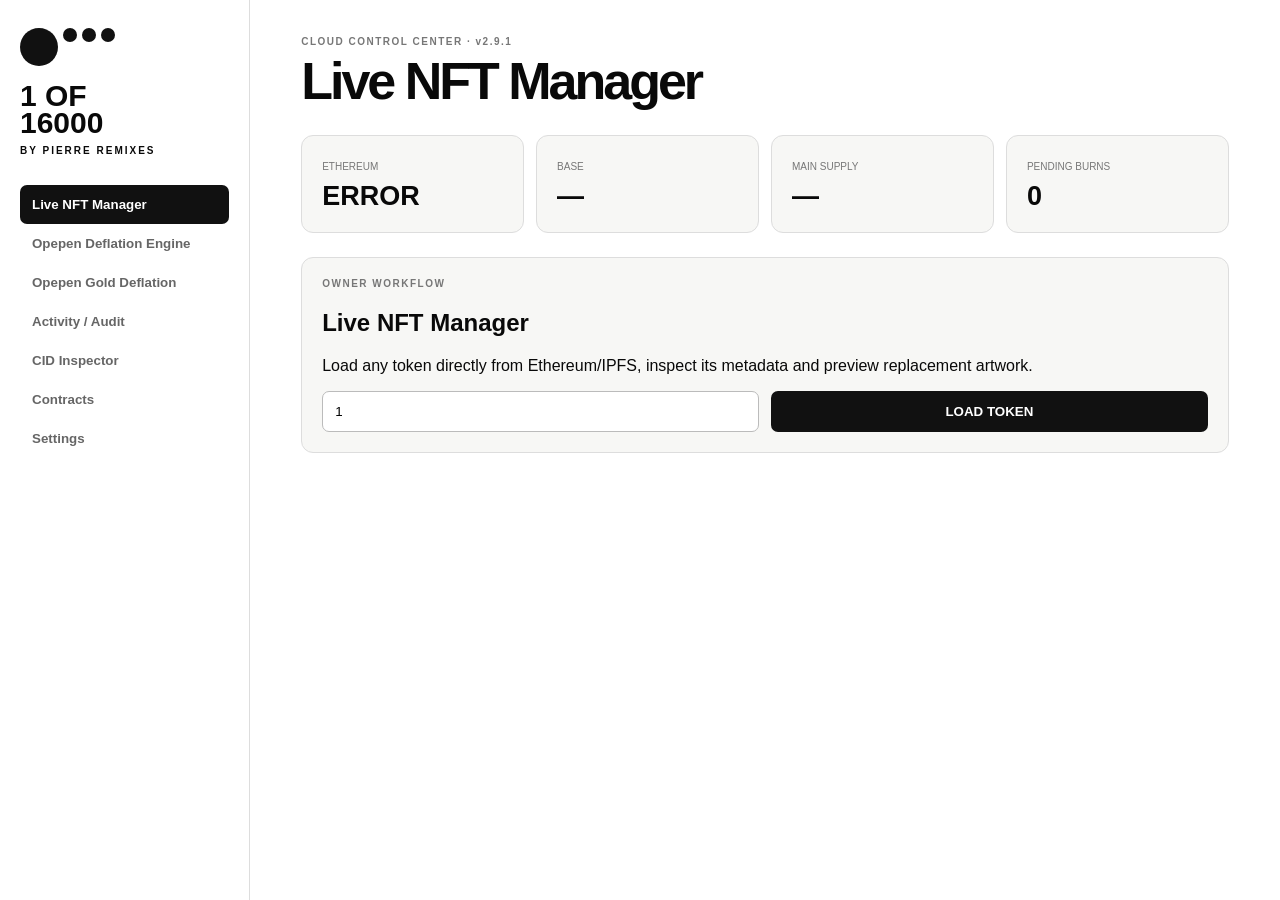
==== public/index.html @ 4f0066ba "Add full cloud control-center interface" ====
<!doctype html><html><head><meta charset="utf-8"><meta name="viewport" content="width=device-width,initial-scale=1"><title>1 OF 16000 — Pierre Remixes</title><style>*{box-sizing:border-box}body{margin:0;font-family:Arial,sans-serif;color:#090909;background:#fff}.app{display:grid;grid-template-columns:250px 1fr;min-height:100vh}.side{border-right:1px solid #ddd;padding:28px 20px}.dots{display:flex;gap:5px;align-items:flex-start;margin-bottom:16px}.dots i{display:block;width:14px;height:14px;border-radius:50%;background:#111}.dots i:first-child{width:38px;height:38px}.logo{font-size:30px;font-weight:900;line-height:.9}.logo small{font-size:10px;letter-spacing:2px;display:block;margin-top:10px}.nav{margin-top:30px}.nav button{width:100%;padding:12px;text-align:left;border:0;background:transparent;border-radius:7px;font-weight:700;color:#666;cursor:pointer}.nav button.on{background:#111;color:#fff}.main{padding:36px 4vw 80px;max-width:1550px}.ey{font-size:10px;color:#777;letter-spacing:1.5px;font-weight:800}h1{font-size:52px;letter-spacing:-3px;margin:4px 0}.cards{display:grid;grid-template-columns:repeat(4,1fr);gap:12px;margin:24px 0}.card,.panel{border:1px solid #ddd;background:#f7f7f5;border-radius:12px;padding:20px}.card span{font-size:10px;color:#777}.card b{font-size:27px;display:block;margin-top:7px}.panel{margin:18px 0}.grid2{display:grid;grid-template-columns:1fr 1fr;gap:18px}.grid3{display:grid;grid-template-columns:repeat(3,1fr);gap:12px}.hidden{display:none}.btn{background:#111;color:#fff;border:0;border-radius:7px;padding:12px 16px;font-weight:800;cursor:pointer}.btn.red{background:#ff2d2d}.art{aspect-ratio:1;background:#eee;border-radius:8px;display:flex;align-items:center;justify-content:center;overflow:hidden}.art img{max-width:100%;max-height:100%}input,textarea{width:100%;padding:12px;border:1px solid #bbb;border-radius:7px}.form{display:grid;grid-template-columns:1fr 1fr;gap:12px}.wide{grid-column:1/-1}.mono{font-family:monospace;font-size:12px;word-break:break-all}.big{font-size:64px;font-weight:900}.notice{background:#fff;border:1px solid #bbb;padding:14px;border-radius:8px}.status{padding:8px 0;border-bottom:1px solid #ddd}@media(max-width:850px){.app{grid-template-columns:1fr}.cards,.grid2,.grid3{grid-template-columns:1fr 1fr}}</style></head><body><div class="app"><aside class="side"><div class="dots"><i></i><i></i><i></i><i></i></div><div class="logo">1 OF<br>16000<small>BY PIERRE REMIXES</small></div><div class="nav"><button class="on" onclick="go('manager',this)">Live NFT Manager</button><button onclick="go('deflation',this)">Opepen Deflation Engine</button><button onclick="go('gold',this)">Opepen Gold Deflation</button><button onclick="go('activity',this)">Activity / Audit</button><button onclick="go('cid',this)">CID Inspector</button><button onclick="go('contracts',this)">Contracts</button><button onclick="go('settings',this)">Settings</button></div></aside><main class="main"><div class="ey">CLOUD CONTROL CENTER · v2.9.1</div><h1 id="title">Live NFT Manager</h1><div class="cards"><div class="card"><span>ETHEREUM</span><b id="eth">—</b></div><div class="card"><span>BASE</span><b id="base">—</b></div><div class="card"><span>MAIN SUPPLY</span><b id="supply">—</b></div><div class="card"><span>PENDING BURNS</span><b id="pending">0</b></div></div><section id="manager"><div class="panel"><div class="ey">OWNER WORKFLOW</div><h2>Live NFT Manager</h2><p>Load any token directly from Ethereum/IPFS, inspect its metadata and preview replacement artwork.</p><div class="form"><input id="tid" value="1" type="number" min="1" max="16000"><button class="btn" onclick="loadToken()">LOAD TOKEN</button></div></div><div id="editor" class="hidden"><div class="grid2"><div class="panel"><div class="ey">CURRENT</div><h2 id="name"></h2><div class="art"><img id="img"></div><div id="uri" class="mono"></div></div><div class="panel"><div class="ey">REPLACEMENT PREVIEW</div><input id="file" type="file" accept=".jpg,.jpeg,.png,.webp" onchange="preview()"><div class="art"><img id="newimg"></div><div class="notice">Final blockchain changes remain owner-wallet approved. No private key is stored on the server.</div></div></div><div class="panel"><div class="form"><label>Name<input id="mname"></label><label>External URL<input id="ext"></label><label class="wide">Description<textarea id="desc"></textarea></label><label class="wide">Attributes JSON<textarea id="attrs"></textarea></label></div><button class="btn" onclick="saveDraft()">SAVE BROWSER DRAFT</button><div id="draft"></div></div><div class="panel"><pre id="raw" class="mono"></pre></div></div></section><section id="deflation" class="hidden"><div class="panel"><div class="ey">ENGINE 01 · ETHEREUM</div><h2>Opepen Deflation Engine</h2><div class="big" id="dcount">0</div><p>1 new submission = 1 burn · 1 new contribution image = 1 burn.</p><div class="notice">The persistent Opepen scanner and burn queue are the next backend module to enable after Vercel environment variables are connected.</div></div></section><section id="gold" class="hidden"><div class="panel"><div class="ey">ENGINE 02 · BASE ERC-1155</div><h2>Opepen Gold Deflation Engine</h2><div class="big">0</div><p>Uses the verified Opepen activity feed and the Opepen Gold collection on Base.</p><div class="notice">Contract: 0xc253cde2f48b43dc01508afe48fe3806258cfbba</div></div></section><section id="activity" class="hidden"><div class="panel"><div class="ey">AUDIT TRAIL</div><h2>Detected Opepen activity</h2><div id="events">No persistent scan has run yet.</div></div></section><section id="cid" class="hidden"><div class="panel"><div class="ey">IPFS</div><h2>CID Inspector</h2><p>The full CID validation module will be enabled with the persistent backend.</p></div></section><section id="contracts" class="hidden"><div class="grid2"><div class="panel"><div class="ey">ETHEREUM</div><h2>1 of 16,000</h2><pre id="mainc" class="mono"></pre></div><div class="panel"><div class="ey">BASE</div><h2>Opepen Gold</h2><pre id="goldc" class="mono"></pre></div></div></section><section id="settings" class="hidden"><div class="panel"><div class="ey">PRODUCTION READINESS</div><h2>Cloud configuration</h2><div id="config"></div><p>Database persistence, Filebase writes and the scheduled scanner are enabled through Vercel environment variables. Wallet private keys should never be stored in Vercel.</p></div></section></main></div><script>const $=x=>document.getElementById(x);let td=null;function go(id,b){document.querySelectorAll('main section').forEach(x=>x.classList.add('hidden'));$(id).classList.remove('hidden');document.querySelectorAll('.nav button').forEach(x=>x.classList.remove('on'));b.classList.add('on');$('title').textContent=b.textContent}async function j(u){let r=await fetch(u),b=await r.json();if(!r.ok)throw new Error(b.detail||'Request failed');return b}async function refresh(){try{let[h,m,g,s]=await Promise.all([j('/api/health'),j('/api/contract/main'),j('/api/contract/gold'),j('/api/status')]);$('eth').textContent=h.ethereum?'CONNECTED':'ERROR';$('base').textContent=h.base?'CONNECTED':'ERROR';$('supply').textContent=m.totalSupply??'—';$('pending').textContent=s.pending||0;$('mainc').textContent=JSON.stringify(m,null,2);$('goldc').textContent=JSON.stringify(g,null,2);$('config').innerHTML='<div class="status">Database: <b>'+(h.database.configured?'CONFIGURED':'NOT YET CONNECTED')+'</b></div><div class="status">Filebase writes: <b>'+(h.filebase.configured?'CONFIGURED':'NOT YET CONNECTED')+'</b></div>'}catch(e){$('eth').textContent='ERROR'}}async function loadToken(){try{td=await j('/api/token/'+$('tid').value);$('editor').classList.remove('hidden');$('name').textContent=td.metadata.name||('Token #'+td.token_id);$('img').src=td.image_preview;$('uri').textContent=td.metadata_uri;$('mname').value=td.metadata.name||'';$('ext').value=td.metadata.external_url||'';$('desc').value=td.metadata.description||'';$('attrs').value=JSON.stringify(td.metadata.attributes||[],null,2);$('raw').textContent=JSON.stringify(td.metadata,null,2)}catch(e){alert(e.message)}}function preview(){let f=$('file').files[0];if(f)$('newimg').src=URL.createObjectURL(f)}function saveDraft(){if(!td)return;let d={token_id:td.token_id,name:$('mname').value,external_url:$('ext').value,description:$('desc').value,attributes:JSON.parse($('attrs').value||'[]'),saved_at:new Date().toISOString()};localStorage.setItem('vgs_'+td.token_id,JSON.stringify(d));$('draft').innerHTML='<div class="notice">Draft saved in this browser. Live NFT unchanged.</div>'}refresh();</script></body></html>
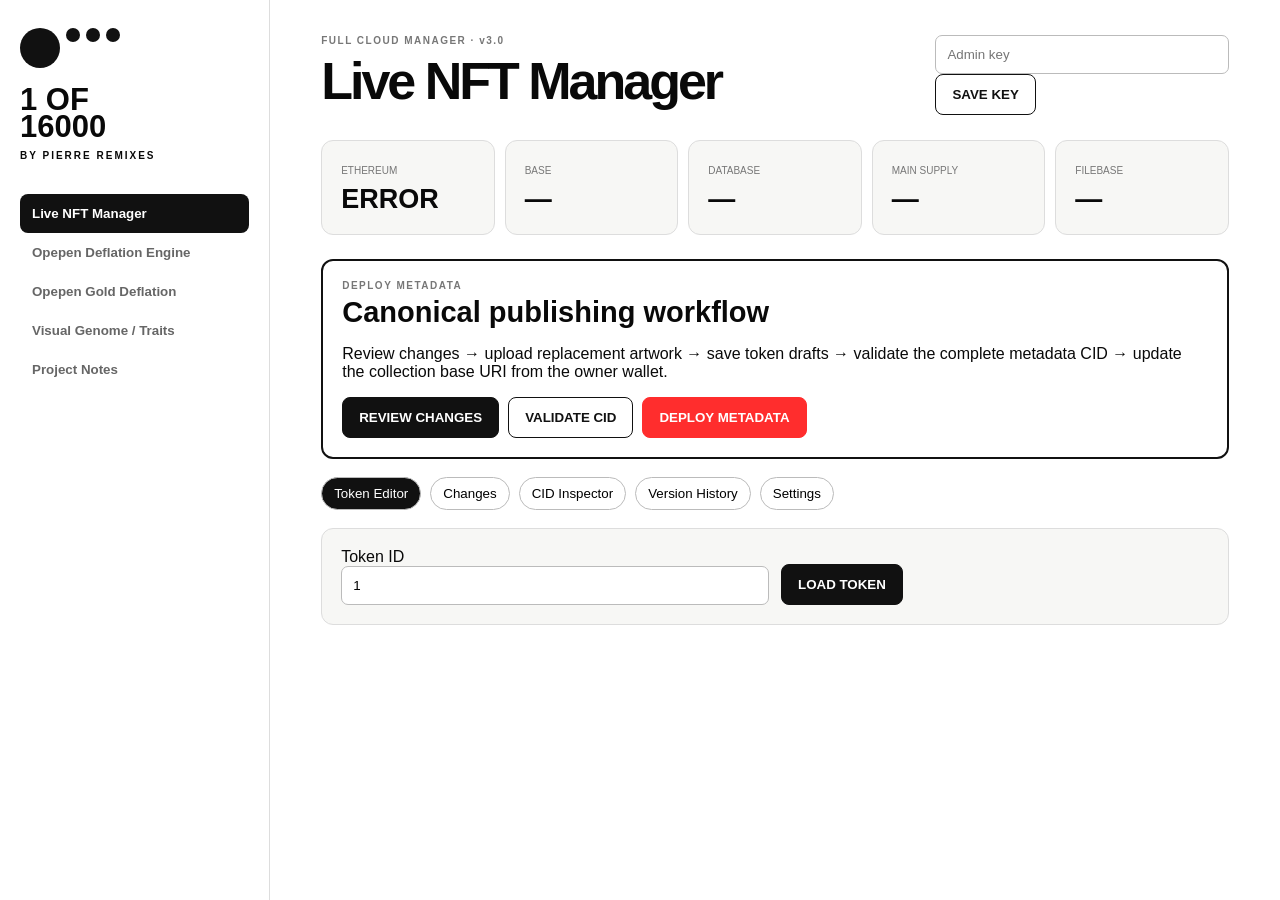
==== commit 20cb7093: "Replace placeholder shell with full working control center v3" ====
--- a/public/index.html
+++ b/public/index.html
@@ -1 +1 @@
-<!doctype html><html><head><meta charset="utf-8"><meta name="viewport" content="width=device-width,initial-scale=1"><title>1 OF 16000 — Pierre Remixes</title><style>*{box-sizing:border-box}body{margin:0;font-family:Arial,sans-serif;color:#090909;background:#fff}.app{display:grid;grid-template-columns:250px 1fr;min-height:100vh}.side{border-right:1px solid #ddd;padding:28px 20px}.dots{display:flex;gap:5px;align-items:flex-start;margin-bottom:16px}.dots i{display:block;width:14px;height:14px;border-radius:50%;background:#111}.dots i:first-child{width:38px;height:38px}.logo{font-size:30px;font-weight:900;line-height:.9}.logo small{font-size:10px;letter-spacing:2px;display:block;margin-top:10px}.nav{margin-top:30px}.nav button{width:100%;padding:12px;text-align:left;border:0;background:transparent;border-radius:7px;font-weight:700;color:#666;cursor:pointer}.nav button.on{background:#111;color:#fff}.main{padding:36px 4vw 80px;max-width:1550px}.ey{font-size:10px;color:#777;letter-spacing:1.5px;font-weight:800}h1{font-size:52px;letter-spacing:-3px;margin:4px 0}.cards{display:grid;grid-template-columns:repeat(4,1fr);gap:12px;margin:24px 0}.card,.panel{border:1px solid #ddd;background:#f7f7f5;border-radius:12px;padding:20px}.card span{font-size:10px;color:#777}.card b{font-size:27px;display:block;margin-top:7px}.panel{margin:18px 0}.grid2{display:grid;grid-template-columns:1fr 1fr;gap:18px}.grid3{display:grid;grid-template-columns:repeat(3,1fr);gap:12px}.hidden{display:none}.btn{background:#111;color:#fff;border:0;border-radius:7px;padding:12px 16px;font-weight:800;cursor:pointer}.btn.red{background:#ff2d2d}.art{aspect-ratio:1;background:#eee;border-radius:8px;display:flex;align-items:center;justify-content:center;overflow:hidden}.art img{max-width:100%;max-height:100%}input,textarea{width:100%;padding:12px;border:1px solid #bbb;border-radius:7px}.form{display:grid;grid-template-columns:1fr 1fr;gap:12px}.wide{grid-column:1/-1}.mono{font-family:monospace;font-size:12px;word-break:break-all}.big{font-size:64px;font-weight:900}.notice{background:#fff;border:1px solid #bbb;padding:14px;border-radius:8px}.status{padding:8px 0;border-bottom:1px solid #ddd}@media(max-width:850px){.app{grid-template-columns:1fr}.cards,.grid2,.grid3{grid-template-columns:1fr 1fr}}</style></head><body><div class="app"><aside class="side"><div class="dots"><i></i><i></i><i></i><i></i></div><div class="logo">1 OF<br>16000<small>BY PIERRE REMIXES</small></div><div class="nav"><button class="on" onclick="go('manager',this)">Live NFT Manager</button><button onclick="go('deflation',this)">Opepen Deflation Engine</button><button onclick="go('gold',this)">Opepen Gold Deflation</button><button onclick="go('activity',this)">Activity / Audit</button><button onclick="go('cid',this)">CID Inspector</button><button onclick="go('contracts',this)">Contracts</button><button onclick="go('settings',this)">Settings</button></div></aside><main class="main"><div class="ey">CLOUD CONTROL CENTER · v2.9.1</div><h1 id="title">Live NFT Manager</h1><div class="cards"><div class="card"><span>ETHEREUM</span><b id="eth">—</b></div><div class="card"><span>BASE</span><b id="base">—</b></div><div class="card"><span>MAIN SUPPLY</span><b id="supply">—</b></div><div class="card"><span>PENDING BURNS</span><b id="pending">0</b></div></div><section id="manager"><div class="panel"><div class="ey">OWNER WORKFLOW</div><h2>Live NFT Manager</h2><p>Load any token directly from Ethereum/IPFS, inspect its metadata and preview replacement artwork.</p><div class="form"><input id="tid" value="1" type="number" min="1" max="16000"><button class="btn" onclick="loadToken()">LOAD TOKEN</button></div></div><div id="editor" class="hidden"><div class="grid2"><div class="panel"><div class="ey">CURRENT</div><h2 id="name"></h2><div class="art"><img id="img"></div><div id="uri" class="mono"></div></div><div class="panel"><div class="ey">REPLACEMENT PREVIEW</div><input id="file" type="file" accept=".jpg,.jpeg,.png,.webp" onchange="preview()"><div class="art"><img id="newimg"></div><div class="notice">Final blockchain changes remain owner-wallet approved. No private key is stored on the server.</div></div></div><div class="panel"><div class="form"><label>Name<input id="mname"></label><label>External URL<input id="ext"></label><label class="wide">Description<textarea id="desc"></textarea></label><label class="wide">Attributes JSON<textarea id="attrs"></textarea></label></div><button class="btn" onclick="saveDraft()">SAVE BROWSER DRAFT</button><div id="draft"></div></div><div class="panel"><pre id="raw" class="mono"></pre></div></div></section><section id="deflation" class="hidden"><div class="panel"><div class="ey">ENGINE 01 · ETHEREUM</div><h2>Opepen Deflation Engine</h2><div class="big" id="dcount">0</div><p>1 new submission = 1 burn · 1 new contribution image = 1 burn.</p><div class="notice">The persistent Opepen scanner and burn queue are the next backend module to enable after Vercel environment variables are connected.</div></div></section><section id="gold" class="hidden"><div class="panel"><div class="ey">ENGINE 02 · BASE ERC-1155</div><h2>Opepen Gold Deflation Engine</h2><div class="big">0</div><p>Uses the verified Opepen activity feed and the Opepen Gold collection on Base.</p><div class="notice">Contract: 0xc253cde2f48b43dc01508afe48fe3806258cfbba</div></div></section><section id="activity" class="hidden"><div class="panel"><div class="ey">AUDIT TRAIL</div><h2>Detected Opepen activity</h2><div id="events">No persistent scan has run yet.</div></div></section><section id="cid" class="hidden"><div class="panel"><div class="ey">IPFS</div><h2>CID Inspector</h2><p>The full CID validation module will be enabled with the persistent backend.</p></div></section><section id="contracts" class="hidden"><div class="grid2"><div class="panel"><div class="ey">ETHEREUM</div><h2>1 of 16,000</h2><pre id="mainc" class="mono"></pre></div><div class="panel"><div class="ey">BASE</div><h2>Opepen Gold</h2><pre id="goldc" class="mono"></pre></div></div></section><section id="settings" class="hidden"><div class="panel"><div class="ey">PRODUCTION READINESS</div><h2>Cloud configuration</h2><div id="config"></div><p>Database persistence, Filebase writes and the scheduled scanner are enabled through Vercel environment variables. Wallet private keys should never be stored in Vercel.</p></div></section></main></div><script>const $=x=>document.getElementById(x);let td=null;function go(id,b){document.querySelectorAll('main section').forEach(x=>x.classList.add('hidden'));$(id).classList.remove('hidden');document.querySelectorAll('.nav button').forEach(x=>x.classList.remove('on'));b.classList.add('on');$('title').textContent=b.textContent}async function j(u){let r=await fetch(u),b=await r.json();if(!r.ok)throw new Error(b.detail||'Request failed');return b}async function refresh(){try{let[h,m,g,s]=await Promise.all([j('/api/health'),j('/api/contract/main'),j('/api/contract/gold'),j('/api/status')]);$('eth').textContent=h.ethereum?'CONNECTED':'ERROR';$('base').textContent=h.base?'CONNECTED':'ERROR';$('supply').textContent=m.totalSupply??'—';$('pending').textContent=s.pending||0;$('mainc').textContent=JSON.stringify(m,null,2);$('goldc').textContent=JSON.stringify(g,null,2);$('config').innerHTML='<div class="status">Database: <b>'+(h.database.configured?'CONFIGURED':'NOT YET CONNECTED')+'</b></div><div class="status">Filebase writes: <b>'+(h.filebase.configured?'CONFIGURED':'NOT YET CONNECTED')+'</b></div>'}catch(e){$('eth').textContent='ERROR'}}async function loadToken(){try{td=await j('/api/token/'+$('tid').value);$('editor').classList.remove('hidden');$('name').textContent=td.metadata.name||('Token #'+td.token_id);$('img').src=td.image_preview;$('uri').textContent=td.metadata_uri;$('mname').value=td.metadata.name||'';$('ext').value=td.metadata.external_url||'';$('desc').value=td.metadata.description||'';$('attrs').value=JSON.stringify(td.metadata.attributes||[],null,2);$('raw').textContent=JSON.stringify(td.metadata,null,2)}catch(e){alert(e.message)}}function preview(){let f=$('file').files[0];if(f)$('newimg').src=URL.createObjectURL(f)}function saveDraft(){if(!td)return;let d={token_id:td.token_id,name:$('mname').value,external_url:$('ext').value,description:$('desc').value,attributes:JSON.parse($('attrs').value||'[]'),saved_at:new Date().toISOString()};localStorage.setItem('vgs_'+td.token_id,JSON.stringify(d));$('draft').innerHTML='<div class="notice">Draft saved in this browser. Live NFT unchanged.</div>'}refresh();</script></body></html>+<!doctype html><html><head><meta charset="utf-8"><meta name="viewport" content="width=device-width,initial-scale=1"><title>1 OF 16000 — Pierre Remixes</title><style>:root{--l:#ddd;--s:#f7f7f5;--r:#ff2d2d}*{box-sizing:border-box}body{margin:0;font-family:Inter,Arial,sans-serif;color:#090909}.app{display:grid;grid-template-columns:270px 1fr;min-height:100vh}.side{border-right:1px solid var(--l);padding:28px 20px}.dots{display:flex;gap:6px;align-items:flex-start;margin-bottom:18px}.dots i{display:block;background:#111;border-radius:50%;width:14px;height:14px}.dots i:first-child{width:40px;height:40px}.brand{font-size:31px;font-weight:900;line-height:.88}.brand small{display:block;font-size:10px;letter-spacing:2px;margin-top:11px}.nav{margin-top:34px}.nav button{width:100%;text-align:left;padding:12px;border:0;background:transparent;border-radius:8px;color:#666;font-weight:700;cursor:pointer}.nav button.on{background:#111;color:#fff}.main{padding:35px 4vw 80px;max-width:1600px}.top{display:flex;justify-content:space-between;gap:20px}.ey{font-size:10px;color:#777;letter-spacing:1.5px;font-weight:800}h1{font-size:52px;letter-spacing:-3px;margin:5px 0}.cards{display:grid;grid-template-columns:repeat(5,1fr);gap:10px;margin:24px 0}.card,.panel{border:1px solid var(--l);background:var(--s);border-radius:12px;padding:19px}.card span{font-size:10px;color:#777}.card b{display:block;font-size:27px;margin-top:6px}.panel{margin:18px 0}.panel h2{font-size:29px;margin:5px 0 13px}.grid2{display:grid;grid-template-columns:1fr 1fr;gap:18px}.grid3{display:grid;grid-template-columns:repeat(3,1fr);gap:12px}.hidden{display:none}.btn{background:#111;color:#fff;border:1px solid #111;border-radius:8px;padding:12px 16px;font-weight:800;cursor:pointer}.btn.red{background:var(--r);border-color:var(--r)}.btn.out{background:#fff;color:#111}.big{font-size:64px;font-weight:900;letter-spacing:-4px}.notice{padding:14px;background:#fff;border:1px solid #bbb;border-radius:8px;margin:12px 0}.ok{border-color:#7fc99a}.bad{border-color:#e88989}.warn{border-color:#e2b85a}input,textarea{width:100%;padding:11px;border:1px solid #bbb;border-radius:7px;background:#fff}.form{display:grid;grid-template-columns:1fr 1fr;gap:12px}.wide{grid-column:1/-1}.art{aspect-ratio:1;background:#eee;border:1px solid #ddd;border-radius:9px;display:flex;align-items:center;justify-content:center;overflow:hidden}.art img{max-width:100%;max-height:100%}.mono{font-family:ui-monospace,Menlo,monospace;font-size:12px;word-break:break-all;white-space:pre-wrap}.actions,.tabs{display:flex;gap:9px;flex-wrap:wrap;margin-top:12px}.tabs button{border:1px solid #bbb;background:#fff;border-radius:99px;padding:8px 12px}.tabs button.on{background:#111;color:#fff}.subpage{display:none}.subpage.on{display:block}table{width:100%;border-collapse:collapse}th,td{padding:9px;border-bottom:1px solid #ddd;text-align:left;font-size:12px}th{font-size:10px;color:#777}.scroll{max-height:430px;overflow:auto}.deploy{border:2px solid #111;background:#fff}.danger{border:2px solid var(--r)}@media(max-width:900px){.app{grid-template-columns:1fr}.cards,.grid2,.grid3{grid-template-columns:1fr 1fr}.top{flex-direction:column}}</style></head><body><div class="app"><aside class="side"><div class="dots"><i></i><i></i><i></i><i></i></div><div class="brand">1 OF<br>16000<small>BY PIERRE REMIXES</small></div><div class="nav"><button class="on" onclick="page('manager',this)">Live NFT Manager</button><button onclick="page('deflation',this)">Opepen Deflation Engine</button><button onclick="page('gold',this)">Opepen Gold Deflation</button><button onclick="page('traits',this)">Visual Genome / Traits</button><button onclick="page('notes',this)">Project Notes</button></div></aside><main class="main"><div class="top"><div><div class="ey">FULL CLOUD MANAGER · v3.0</div><h1 id="title">Live NFT Manager</h1></div><div><input id="akey" type="password" placeholder="Admin key"><button class="btn out" onclick="saveKey()">SAVE KEY</button></div></div><div class="cards"><div class="card"><span>ETHEREUM</span><b id="eth">—</b></div><div class="card"><span>BASE</span><b id="base">—</b></div><div class="card"><span>DATABASE</span><b id="db">—</b></div><div class="card"><span>MAIN SUPPLY</span><b id="supply">—</b></div><div class="card"><span>FILEBASE</span><b id="filebase">—</b></div></div><section id="manager"><div class="panel deploy"><div class="ey">DEPLOY METADATA</div><h2>Canonical publishing workflow</h2><p>Review changes → upload replacement artwork → save token drafts → validate the complete metadata CID → update the collection base URI from the owner wallet.</p><div class="actions"><button class="btn" onclick="mt('changes')">REVIEW CHANGES</button><button class="btn out" onclick="mt('cid')">VALIDATE CID</button><button class="btn red" onclick="mt('settings')">DEPLOY METADATA</button></div></div><div class="tabs"><button id="t-token" class="on" onclick="mt('token')">Token Editor</button><button id="t-changes" onclick="mt('changes')">Changes</button><button id="t-cid" onclick="mt('cid')">CID Inspector</button><button id="t-history" onclick="mt('history')">Version History</button><button id="t-settings" onclick="mt('settings')">Settings</button></div><div id="m-token" class="subpage on"><div class="panel"><div class="form"><label>Token ID<input id="tid" value="1" type="number" min="1" max="16000"></label><div style="align-self:end"><button class="btn" onclick="loadToken()">LOAD TOKEN</button></div></div></div><div id="editor" class="hidden"><div class="grid2"><div class="panel"><div class="ey">CURRENT LIVE NFT</div><h2 id="tname"></h2><div class="art"><img id="curimg"></div><div id="owner" class="mono"></div><div id="muri" class="mono"></div></div><div class="panel"><div class="ey">REPLACEMENT ARTWORK</div><input id="newfile" type="file" accept=".jpg,.jpeg,.png,.webp" onchange="preview()"><div class="art"><img id="newimg"></div><button class="btn" onclick="uploadImage()">UPLOAD IMAGE TO FILEBASE/IPFS</button><div id="uploadout" class="mono"></div></div></div><div class="panel"><div class="form"><label>Name<input id="mname"></label><label>Image URI<input id="mimage"></label><label class="wide">Description<textarea id="mdesc"></textarea></label><label>External URL<input id="mext"></label><label>Animation URL<input id="manim"></label><label class="wide">Attributes JSON<textarea id="mattrs" rows="10"></textarea></label></div><button class="btn" onclick="saveDraft()">SAVE DRAFT</button><div id="draftout"></div></div><div class="panel"><pre id="raw" class="mono"></pre></div></div></div><div id="m-changes" class="subpage"><div class="panel"><h2>Saved token drafts</h2><button class="btn out" onclick="loadDrafts()">REFRESH CHANGES</button><div class="scroll"><table><thead><tr><th>TOKEN</th><th>UPDATED</th><th>NAME</th><th>IMAGE</th></tr></thead><tbody id="draftrows"></tbody></table></div></div></div><div id="m-cid" class="subpage"><div class="panel"><h2>CID Inspector</h2><div class="form"><label>Metadata directory CID<input id="cid"></label><label>Sample token IDs<input id="cidtokens" value="1,11876,16000"></label></div><button class="btn" onclick="inspectCid()">INSPECT CID</button><pre id="cidout" class="mono"></pre></div></div><div id="m-history" class="subpage"><div class="panel"><h2>Version History</h2><button class="btn out" onclick="loadHistory()">REFRESH</button><div id="history"></div></div></div><div id="m-settings" class="subpage"><div class="panel"><h2>Production readiness</h2><div id="settingsstate"></div><div class="notice warn"><b>Final contract step:</b> once the full metadata directory is uploaded and validated, use the owner wallet to call <code>setBaseURI("ipfs://NEW_CID/")</code>, then <code>emitBatchMetadataUpdate(1,16000)</code>.</div><div class="notice danger">Never update baseURI until all 16,000 token JSON files exist in the new CID.</div></div></div></section><section id="deflation" class="hidden"><div class="panel"><div class="ey">ENGINE 01 · ETHEREUM ERC-721</div><h2>Opepen Deflation Engine</h2><div class="big" id="mainpending">0</div><p>pending burns · 1 submission = 1 burn · 1 contributed artwork = 1 burn</p><div id="maincoverage" class="notice">No scan loaded.</div><div class="actions"><button class="btn red" onclick="scan('main')">SCAN OPEPEN NOW</button><button class="btn out" onclick="engine('main')">REFRESH</button></div></div><div class="grid3"><div class="card"><span>TRACKED SUBMISSIONS</span><b id="mainsubs">0</b></div><div class="card"><span>TRACKED CONTRIBUTIONS</span><b id="maincontrib">0</b></div><div class="card"><span>VERIFIED BURNS</span><b id="mainburned">0</b></div></div><div class="panel"><h2>Pending activity</h2><div class="scroll"><table><tbody id="mainrows"></tbody></table></div></div><div class="panel"><h2>Prepare burn batch</h2><textarea id="reserveids" rows="5" placeholder="15901-16000 or comma-separated token IDs"></textarea><button class="btn red" onclick="prepMain()">PREPARE ERC-721 BURN BATCH</button><pre id="mainbatch" class="mono"></pre><div class="notice">Preparation only. Actual burn(uint256) transactions remain wallet-approved.</div></div></section><section id="gold" class="hidden"><div class="panel"><div class="ey">ENGINE 02 · BASE ERC-1155</div><h2>Opepen Gold Deflation Engine</h2><div class="big" id="goldpending">0</div><p>pending Gold burns · independent ledger · same verified Opepen activity</p><div id="goldcoverage" class="notice">No scan loaded.</div><button class="btn red" onclick="scan('gold')">SCAN OPEPEN FOR GOLD NOW</button></div><div class="grid3"><div class="card"><span>TRACKED SUBMISSIONS</span><b id="goldsubs">0</b></div><div class="card"><span>TRACKED CONTRIBUTIONS</span><b id="goldcontrib">0</b></div><div class="card"><span>VERIFIED BURNS</span><b id="goldburned">0</b></div></div><div class="panel"><h2>Gold reserve</h2><div class="form"><label>Reserve wallet<input id="goldwallet" placeholder="0x…"></label><label>Candidate item IDs<input id="goldids" value="1-113"></label></div><div class="actions"><button class="btn out" onclick="goldInventory()">READ BASE BALANCES</button><button class="btn red" onclick="prepGold()">PREPARE GOLD BURN BATCH</button></div><pre id="goldinventory" class="mono"></pre><pre id="goldbatch" class="mono"></pre></div><div class="panel"><h2>Pending Gold activity</h2><div class="scroll"><table><tbody id="goldrows"></tbody></table></div></div></section><section id="traits" class="hidden"><div class="panel"><h2>Visual Genome / Traits</h2><p>The original 3,007-asset trait engine remains the one heavyweight local workflow still to migrate to browser-native generation. Collection editing, CID validation, Filebase uploads and both deflation engines no longer depend on Streamlit.</p></div></section><section id="notes" class="hidden"><div class="panel"><h2>Project architecture</h2><p>Main contract: <code>0xcef88f9ff3a204607c1f341435b6f3fb1cd3c382</code><br>Gold contract: <code>0xc253cde2f48b43dc01508afe48fe3806258cfbba</code></p><p>Canonical path: edit → draft → upload → full metadata CID → CID validate → owner-wallet baseURI update → ERC-4906 refresh.</p></div></section></main></div><script>const $=x=>document.getElementById(x);let td=null,mc=null;function key(){return sessionStorage.getItem('adminKey')||''}function saveKey(){sessionStorage.setItem('adminKey',$('akey').value);alert('Saved')}function page(id,b){document.querySelectorAll('main>section').forEach(x=>x.classList.add('hidden'));$(id).classList.remove('hidden');document.querySelectorAll('.nav button').forEach(x=>x.classList.remove('on'));b.classList.add('on');$('title').textContent=b.textContent;if(id==='deflation')engine('main');if(id==='gold')engine('gold')}function mt(id){document.querySelectorAll('.subpage').forEach(x=>x.classList.remove('on'));$('m-'+id).classList.add('on');document.querySelectorAll('.tabs button').forEach(x=>x.classList.remove('on'));$('t-'+id).classList.add('on');if(id==='changes')loadDrafts();if(id==='history')loadHistory()}async function q(u,o={}){let r=await fetch(u,o),t=await r.text(),b;try{b=JSON.parse(t)}catch{b={detail:t}}if(!r.ok)throw new Error(b.detail||'Request failed');return b}async function refresh(){try{let[h,m]=await Promise.all([q('/api/health'),q('/api/contract/main')]);mc=m;$('eth').textContent=h.ethereum?'CONNECTED':'ERROR';$('base').textContent=h.base?'CONNECTED':'ERROR';$('db').textContent=h.database.ok?'READY':(h.database.configured?'ERROR':'SETUP');$('filebase').textContent=h.filebase.configured?'READY':'SETUP';$('supply').textContent=m.totalSupply??'—';if(m.baseURI?.startsWith('ipfs://'))$('cid').value=m.baseURI.slice(7).replace(/\/$/,'');$('settingsstate').innerHTML=`Database: <b>${h.database.ok?'READY':'SETUP'}</b><br>Filebase: <b>${h.filebase.configured?'READY':'SETUP'}</b><br>Ethereum RPC: <b>${h.ethereum?'READY':'ERROR'}</b><br>Base RPC: <b>${h.base?'READY':'ERROR'}</b>`}catch(e){$('eth').textContent='ERROR'}}async function loadToken(){try{td=await q('/api/token/'+$('tid').value);$('editor').classList.remove('hidden');$('tname').textContent=td.metadata.name||'Token #'+td.token_id;$('curimg').src=td.image_preview;$('owner').textContent='Owner: '+td.owner;$('muri').textContent='Metadata: '+td.metadata_uri;$('mname').value=td.metadata.name||'';$('mimage').value=td.metadata.image||'';$('mdesc').value=td.metadata.description||'';$('mext').value=td.metadata.external_url||'';$('manim').value=td.metadata.animation_url||'';$('mattrs').value=JSON.stringify(td.metadata.attributes||[],null,2);$('raw').textContent=JSON.stringify(td.metadata,null,2)}catch(e){alert(e.message)}}function preview(){let f=$('newfile').files[0];if(f)$('newimg').src=URL.createObjectURL(f)}async function uploadImage(){try{let f=$('newfile').files[0];if(!f)throw Error('Choose an image first');let fd=new FormData();fd.append('file',f);let b=await q('/api/filebase/add',{method:'POST',headers:{'X-Admin-Key':key()},body:fd});$('uploadout').textContent=b.uri;$('mimage').value=b.uri}catch(e){$('uploadout').textContent=e.message}}async function saveDraft(){try{let meta={...td.metadata,name:$('mname').value,image:$('mimage').value,description:$('mdesc').value,external_url:$('mext').value,animation_url:$('manim').value,attributes:JSON.parse($('mattrs').value||'[]')};await q('/api/drafts/'+td.token_id,{method:'PUT',headers:{'Content-Type':'application/json','X-Admin-Key':key()},body:JSON.stringify({metadata:meta,live_metadata_uri:td.metadata_uri,image_uri:meta.image})});$('draftout').innerHTML='<div class="notice ok">Draft saved persistently.</div>'}catch(e){$('draftout').innerHTML='<div class="notice bad">'+e.message+'</div>'}}async function loadDrafts(){try{let d=await q('/api/drafts');$('draftrows').innerHTML=d.map(x=>`<tr><td>#${x.token_id}</td><td>${x.updated_at}</td><td>${x.metadata_json?.name||''}</td><td class="mono">${x.image_uri||''}</td></tr>`).join('')}catch(e){$('draftrows').innerHTML='<tr><td>'+e.message+'</td></tr>'}}async function inspectCid(){try{$('cidout').textContent='Inspecting…';$('cidout').textContent=JSON.stringify(await q('/api/cid/inspect?cid='+encodeURIComponent($('cid').value)+'&tokens='+encodeURIComponent($('cidtokens').value)),null,2)}catch(e){$('cidout').textContent=e.message}}async function loadHistory(){let h=await q('/api/history');$('history').innerHTML=h.length?h.map(x=>`<div class="notice"><b>${x.label||'Version'}</b> · ${x.created_at}<br>${x.base_uri||x.cid||''}</div>`).join(''):'No history yet.'}async function engine(e){try{let s=await q('/api/deflation/'+e+'/status'),p=e==='main'?'main':'gold';$(p+'pending').textContent=s.counts?.pending||0;$(p+'subs').textContent=s.counts?.submissions||0;$(p+'contrib').textContent=s.counts?.contributions||0;$(p+'burned').textContent=s.counts?.burned||0;let l=s.last_scan,c=$(p+'coverage');if(l){c.className='notice '+(l.certified?'ok':'bad');c.innerHTML=`<b>${l.certified?'COVERAGE CERTIFIED':'NOT CERTIFIED'}</b><br>Global: ${l.global_set_total??'—'} · recent: ${l.recent_submission_window} · open projects: ${l.open_projects} · contributions: ${l.contribution_records}<br>${l.notes||''}`}$(p+'rows').innerHTML=(s.pending||[]).map(x=>`<tr><td>${x.event_type}</td><td>${x.project_name||''}</td><td>${x.source_id}</td><td class="mono">${x.contributor_address||'—'}</td><td>${x.source_created_at||x.first_seen_at}</td></tr>`).join('')}catch(e){}}async function scan(e){try{await q('/api/deflation/'+e+'/scan',{method:'POST',headers:{'X-Admin-Key':key()}});engine(e)}catch(x){$(e+'coverage').className='notice bad';$(e+'coverage').textContent=x.message}}function ids(s){let o=[];s.split(',').forEach(p=>{p=p.trim();if(p.includes('-')){let[a,b]=p.split('-').map(Number);for(let i=Math.min(a,b);i<=Math.max(a,b)&&i-Math.min(a,b)<20000;i++)if(!o.includes(i))o.push(i)}else{let n=Number(p);if(Number.isFinite(n)&&!o.includes(n))o.push(n)}});return o}async function prepMain(){try{$('mainbatch').textContent=JSON.stringify(await q('/api/deflation/main/prepare',{method:'POST',headers:{'Content-Type':'application/json','X-Admin-Key':key()},body:JSON.stringify({token_ids:ids($('reserveids').value)})}),null,2)}catch(e){$('mainbatch').textContent=e.message}}async function goldInventory(){try{$('goldinventory').textContent=JSON.stringify(await q('/api/deflation/gold/inventory',{method:'POST',headers:{'Content-Type':'application/json'},body:JSON.stringify({reserve_wallet:$('goldwallet').value,candidate_ids:ids($('goldids').value)})}),null,2)}catch(e){$('goldinventory').textContent=e.message}}async function prepGold(){try{$('goldbatch').textContent=JSON.stringify(await q('/api/deflation/gold/prepare',{method:'POST',headers:{'Content-Type':'application/json','X-Admin-Key':key()},body:JSON.stringify({reserve_wallet:$('goldwallet').value,candidate_ids:ids($('goldids').value)})}),null,2)}catch(e){$('goldbatch').textContent=e.message}}$('akey').value=key();refresh();engine('main');engine('gold');</script></body></html>
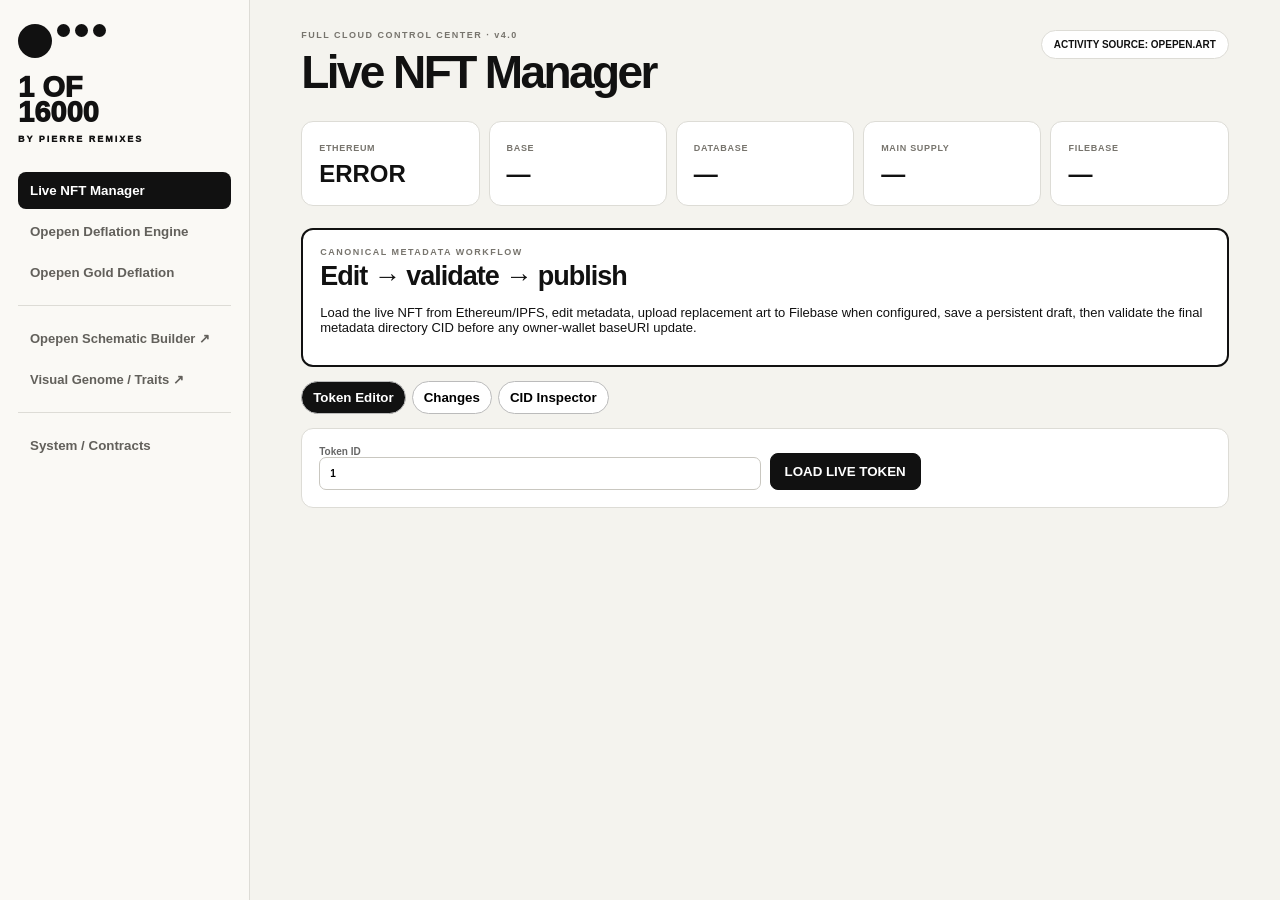
==== commit eb9f6c5b: "Replace dashboard with fully wired v4 control center" ====
--- a/public/index.html
+++ b/public/index.html
@@ -1 +1,13 @@
-<!doctype html><html><head><meta charset="utf-8"><meta name="viewport" content="width=device-width,initial-scale=1"><title>1 OF 16000 — Pierre Remixes</title><style>:root{--l:#ddd;--s:#f7f7f5;--r:#ff2d2d}*{box-sizing:border-box}body{margin:0;font-family:Inter,Arial,sans-serif;color:#090909}.app{display:grid;grid-template-columns:270px 1fr;min-height:100vh}.side{border-right:1px solid var(--l);padding:28px 20px}.dots{display:flex;gap:6px;align-items:flex-start;margin-bottom:18px}.dots i{display:block;background:#111;border-radius:50%;width:14px;height:14px}.dots i:first-child{width:40px;height:40px}.brand{font-size:31px;font-weight:900;line-height:.88}.brand small{display:block;font-size:10px;letter-spacing:2px;margin-top:11px}.nav{margin-top:34px}.nav button{width:100%;text-align:left;padding:12px;border:0;background:transparent;border-radius:8px;color:#666;font-weight:700;cursor:pointer}.nav button.on{background:#111;color:#fff}.main{padding:35px 4vw 80px;max-width:1600px}.top{display:flex;justify-content:space-between;gap:20px}.ey{font-size:10px;color:#777;letter-spacing:1.5px;font-weight:800}h1{font-size:52px;letter-spacing:-3px;margin:5px 0}.cards{display:grid;grid-template-columns:repeat(5,1fr);gap:10px;margin:24px 0}.card,.panel{border:1px solid var(--l);background:var(--s);border-radius:12px;padding:19px}.card span{font-size:10px;color:#777}.card b{display:block;font-size:27px;margin-top:6px}.panel{margin:18px 0}.panel h2{font-size:29px;margin:5px 0 13px}.grid2{display:grid;grid-template-columns:1fr 1fr;gap:18px}.grid3{display:grid;grid-template-columns:repeat(3,1fr);gap:12px}.hidden{display:none}.btn{background:#111;color:#fff;border:1px solid #111;border-radius:8px;padding:12px 16px;font-weight:800;cursor:pointer}.btn.red{background:var(--r);border-color:var(--r)}.btn.out{background:#fff;color:#111}.big{font-size:64px;font-weight:900;letter-spacing:-4px}.notice{padding:14px;background:#fff;border:1px solid #bbb;border-radius:8px;margin:12px 0}.ok{border-color:#7fc99a}.bad{border-color:#e88989}.warn{border-color:#e2b85a}input,textarea{width:100%;padding:11px;border:1px solid #bbb;border-radius:7px;background:#fff}.form{display:grid;grid-template-columns:1fr 1fr;gap:12px}.wide{grid-column:1/-1}.art{aspect-ratio:1;background:#eee;border:1px solid #ddd;border-radius:9px;display:flex;align-items:center;justify-content:center;overflow:hidden}.art img{max-width:100%;max-height:100%}.mono{font-family:ui-monospace,Menlo,monospace;font-size:12px;word-break:break-all;white-space:pre-wrap}.actions,.tabs{display:flex;gap:9px;flex-wrap:wrap;margin-top:12px}.tabs button{border:1px solid #bbb;background:#fff;border-radius:99px;padding:8px 12px}.tabs button.on{background:#111;color:#fff}.subpage{display:none}.subpage.on{display:block}table{width:100%;border-collapse:collapse}th,td{padding:9px;border-bottom:1px solid #ddd;text-align:left;font-size:12px}th{font-size:10px;color:#777}.scroll{max-height:430px;overflow:auto}.deploy{border:2px solid #111;background:#fff}.danger{border:2px solid var(--r)}@media(max-width:900px){.app{grid-template-columns:1fr}.cards,.grid2,.grid3{grid-template-columns:1fr 1fr}.top{flex-direction:column}}</style></head><body><div class="app"><aside class="side"><div class="dots"><i></i><i></i><i></i><i></i></div><div class="brand">1 OF<br>16000<small>BY PIERRE REMIXES</small></div><div class="nav"><button class="on" onclick="page('manager',this)">Live NFT Manager</button><button onclick="page('deflation',this)">Opepen Deflation Engine</button><button onclick="page('gold',this)">Opepen Gold Deflation</button><button onclick="page('traits',this)">Visual Genome / Traits</button><button onclick="page('notes',this)">Project Notes</button></div></aside><main class="main"><div class="top"><div><div class="ey">FULL CLOUD MANAGER · v3.0</div><h1 id="title">Live NFT Manager</h1></div><div><input id="akey" type="password" placeholder="Admin key"><button class="btn out" onclick="saveKey()">SAVE KEY</button></div></div><div class="cards"><div class="card"><span>ETHEREUM</span><b id="eth">—</b></div><div class="card"><span>BASE</span><b id="base">—</b></div><div class="card"><span>DATABASE</span><b id="db">—</b></div><div class="card"><span>MAIN SUPPLY</span><b id="supply">—</b></div><div class="card"><span>FILEBASE</span><b id="filebase">—</b></div></div><section id="manager"><div class="panel deploy"><div class="ey">DEPLOY METADATA</div><h2>Canonical publishing workflow</h2><p>Review changes → upload replacement artwork → save token drafts → validate the complete metadata CID → update the collection base URI from the owner wallet.</p><div class="actions"><button class="btn" onclick="mt('changes')">REVIEW CHANGES</button><button class="btn out" onclick="mt('cid')">VALIDATE CID</button><button class="btn red" onclick="mt('settings')">DEPLOY METADATA</button></div></div><div class="tabs"><button id="t-token" class="on" onclick="mt('token')">Token Editor</button><button id="t-changes" onclick="mt('changes')">Changes</button><button id="t-cid" onclick="mt('cid')">CID Inspector</button><button id="t-history" onclick="mt('history')">Version History</button><button id="t-settings" onclick="mt('settings')">Settings</button></div><div id="m-token" class="subpage on"><div class="panel"><div class="form"><label>Token ID<input id="tid" value="1" type="number" min="1" max="16000"></label><div style="align-self:end"><button class="btn" onclick="loadToken()">LOAD TOKEN</button></div></div></div><div id="editor" class="hidden"><div class="grid2"><div class="panel"><div class="ey">CURRENT LIVE NFT</div><h2 id="tname"></h2><div class="art"><img id="curimg"></div><div id="owner" class="mono"></div><div id="muri" class="mono"></div></div><div class="panel"><div class="ey">REPLACEMENT ARTWORK</div><input id="newfile" type="file" accept=".jpg,.jpeg,.png,.webp" onchange="preview()"><div class="art"><img id="newimg"></div><button class="btn" onclick="uploadImage()">UPLOAD IMAGE TO FILEBASE/IPFS</button><div id="uploadout" class="mono"></div></div></div><div class="panel"><div class="form"><label>Name<input id="mname"></label><label>Image URI<input id="mimage"></label><label class="wide">Description<textarea id="mdesc"></textarea></label><label>External URL<input id="mext"></label><label>Animation URL<input id="manim"></label><label class="wide">Attributes JSON<textarea id="mattrs" rows="10"></textarea></label></div><button class="btn" onclick="saveDraft()">SAVE DRAFT</button><div id="draftout"></div></div><div class="panel"><pre id="raw" class="mono"></pre></div></div></div><div id="m-changes" class="subpage"><div class="panel"><h2>Saved token drafts</h2><button class="btn out" onclick="loadDrafts()">REFRESH CHANGES</button><div class="scroll"><table><thead><tr><th>TOKEN</th><th>UPDATED</th><th>NAME</th><th>IMAGE</th></tr></thead><tbody id="draftrows"></tbody></table></div></div></div><div id="m-cid" class="subpage"><div class="panel"><h2>CID Inspector</h2><div class="form"><label>Metadata directory CID<input id="cid"></label><label>Sample token IDs<input id="cidtokens" value="1,11876,16000"></label></div><button class="btn" onclick="inspectCid()">INSPECT CID</button><pre id="cidout" class="mono"></pre></div></div><div id="m-history" class="subpage"><div class="panel"><h2>Version History</h2><button class="btn out" onclick="loadHistory()">REFRESH</button><div id="history"></div></div></div><div id="m-settings" class="subpage"><div class="panel"><h2>Production readiness</h2><div id="settingsstate"></div><div class="notice warn"><b>Final contract step:</b> once the full metadata directory is uploaded and validated, use the owner wallet to call <code>setBaseURI("ipfs://NEW_CID/")</code>, then <code>emitBatchMetadataUpdate(1,16000)</code>.</div><div class="notice danger">Never update baseURI until all 16,000 token JSON files exist in the new CID.</div></div></div></section><section id="deflation" class="hidden"><div class="panel"><div class="ey">ENGINE 01 · ETHEREUM ERC-721</div><h2>Opepen Deflation Engine</h2><div class="big" id="mainpending">0</div><p>pending burns · 1 submission = 1 burn · 1 contributed artwork = 1 burn</p><div id="maincoverage" class="notice">No scan loaded.</div><div class="actions"><button class="btn red" onclick="scan('main')">SCAN OPEPEN NOW</button><button class="btn out" onclick="engine('main')">REFRESH</button></div></div><div class="grid3"><div class="card"><span>TRACKED SUBMISSIONS</span><b id="mainsubs">0</b></div><div class="card"><span>TRACKED CONTRIBUTIONS</span><b id="maincontrib">0</b></div><div class="card"><span>VERIFIED BURNS</span><b id="mainburned">0</b></div></div><div class="panel"><h2>Pending activity</h2><div class="scroll"><table><tbody id="mainrows"></tbody></table></div></div><div class="panel"><h2>Prepare burn batch</h2><textarea id="reserveids" rows="5" placeholder="15901-16000 or comma-separated token IDs"></textarea><button class="btn red" onclick="prepMain()">PREPARE ERC-721 BURN BATCH</button><pre id="mainbatch" class="mono"></pre><div class="notice">Preparation only. Actual burn(uint256) transactions remain wallet-approved.</div></div></section><section id="gold" class="hidden"><div class="panel"><div class="ey">ENGINE 02 · BASE ERC-1155</div><h2>Opepen Gold Deflation Engine</h2><div class="big" id="goldpending">0</div><p>pending Gold burns · independent ledger · same verified Opepen activity</p><div id="goldcoverage" class="notice">No scan loaded.</div><button class="btn red" onclick="scan('gold')">SCAN OPEPEN FOR GOLD NOW</button></div><div class="grid3"><div class="card"><span>TRACKED SUBMISSIONS</span><b id="goldsubs">0</b></div><div class="card"><span>TRACKED CONTRIBUTIONS</span><b id="goldcontrib">0</b></div><div class="card"><span>VERIFIED BURNS</span><b id="goldburned">0</b></div></div><div class="panel"><h2>Gold reserve</h2><div class="form"><label>Reserve wallet<input id="goldwallet" placeholder="0x…"></label><label>Candidate item IDs<input id="goldids" value="1-113"></label></div><div class="actions"><button class="btn out" onclick="goldInventory()">READ BASE BALANCES</button><button class="btn red" onclick="prepGold()">PREPARE GOLD BURN BATCH</button></div><pre id="goldinventory" class="mono"></pre><pre id="goldbatch" class="mono"></pre></div><div class="panel"><h2>Pending Gold activity</h2><div class="scroll"><table><tbody id="goldrows"></tbody></table></div></div></section><section id="traits" class="hidden"><div class="panel"><h2>Visual Genome / Traits</h2><p>The original 3,007-asset trait engine remains the one heavyweight local workflow still to migrate to browser-native generation. Collection editing, CID validation, Filebase uploads and both deflation engines no longer depend on Streamlit.</p></div></section><section id="notes" class="hidden"><div class="panel"><h2>Project architecture</h2><p>Main contract: <code>0xcef88f9ff3a204607c1f341435b6f3fb1cd3c382</code><br>Gold contract: <code>0xc253cde2f48b43dc01508afe48fe3806258cfbba</code></p><p>Canonical path: edit → draft → upload → full metadata CID → CID validate → owner-wallet baseURI update → ERC-4906 refresh.</p></div></section></main></div><script>const $=x=>document.getElementById(x);let td=null,mc=null;function key(){return sessionStorage.getItem('adminKey')||''}function saveKey(){sessionStorage.setItem('adminKey',$('akey').value);alert('Saved')}function page(id,b){document.querySelectorAll('main>section').forEach(x=>x.classList.add('hidden'));$(id).classList.remove('hidden');document.querySelectorAll('.nav button').forEach(x=>x.classList.remove('on'));b.classList.add('on');$('title').textContent=b.textContent;if(id==='deflation')engine('main');if(id==='gold')engine('gold')}function mt(id){document.querySelectorAll('.subpage').forEach(x=>x.classList.remove('on'));$('m-'+id).classList.add('on');document.querySelectorAll('.tabs button').forEach(x=>x.classList.remove('on'));$('t-'+id).classList.add('on');if(id==='changes')loadDrafts();if(id==='history')loadHistory()}async function q(u,o={}){let r=await fetch(u,o),t=await r.text(),b;try{b=JSON.parse(t)}catch{b={detail:t}}if(!r.ok)throw new Error(b.detail||'Request failed');return b}async function refresh(){try{let[h,m]=await Promise.all([q('/api/health'),q('/api/contract/main')]);mc=m;$('eth').textContent=h.ethereum?'CONNECTED':'ERROR';$('base').textContent=h.base?'CONNECTED':'ERROR';$('db').textContent=h.database.ok?'READY':(h.database.configured?'ERROR':'SETUP');$('filebase').textContent=h.filebase.configured?'READY':'SETUP';$('supply').textContent=m.totalSupply??'—';if(m.baseURI?.startsWith('ipfs://'))$('cid').value=m.baseURI.slice(7).replace(/\/$/,'');$('settingsstate').innerHTML=`Database: <b>${h.database.ok?'READY':'SETUP'}</b><br>Filebase: <b>${h.filebase.configured?'READY':'SETUP'}</b><br>Ethereum RPC: <b>${h.ethereum?'READY':'ERROR'}</b><br>Base RPC: <b>${h.base?'READY':'ERROR'}</b>`}catch(e){$('eth').textContent='ERROR'}}async function loadToken(){try{td=await q('/api/token/'+$('tid').value);$('editor').classList.remove('hidden');$('tname').textContent=td.metadata.name||'Token #'+td.token_id;$('curimg').src=td.image_preview;$('owner').textContent='Owner: '+td.owner;$('muri').textContent='Metadata: '+td.metadata_uri;$('mname').value=td.metadata.name||'';$('mimage').value=td.metadata.image||'';$('mdesc').value=td.metadata.description||'';$('mext').value=td.metadata.external_url||'';$('manim').value=td.metadata.animation_url||'';$('mattrs').value=JSON.stringify(td.metadata.attributes||[],null,2);$('raw').textContent=JSON.stringify(td.metadata,null,2)}catch(e){alert(e.message)}}function preview(){let f=$('newfile').files[0];if(f)$('newimg').src=URL.createObjectURL(f)}async function uploadImage(){try{let f=$('newfile').files[0];if(!f)throw Error('Choose an image first');let fd=new FormData();fd.append('file',f);let b=await q('/api/filebase/add',{method:'POST',headers:{'X-Admin-Key':key()},body:fd});$('uploadout').textContent=b.uri;$('mimage').value=b.uri}catch(e){$('uploadout').textContent=e.message}}async function saveDraft(){try{let meta={...td.metadata,name:$('mname').value,image:$('mimage').value,description:$('mdesc').value,external_url:$('mext').value,animation_url:$('manim').value,attributes:JSON.parse($('mattrs').value||'[]')};await q('/api/drafts/'+td.token_id,{method:'PUT',headers:{'Content-Type':'application/json','X-Admin-Key':key()},body:JSON.stringify({metadata:meta,live_metadata_uri:td.metadata_uri,image_uri:meta.image})});$('draftout').innerHTML='<div class="notice ok">Draft saved persistently.</div>'}catch(e){$('draftout').innerHTML='<div class="notice bad">'+e.message+'</div>'}}async function loadDrafts(){try{let d=await q('/api/drafts');$('draftrows').innerHTML=d.map(x=>`<tr><td>#${x.token_id}</td><td>${x.updated_at}</td><td>${x.metadata_json?.name||''}</td><td class="mono">${x.image_uri||''}</td></tr>`).join('')}catch(e){$('draftrows').innerHTML='<tr><td>'+e.message+'</td></tr>'}}async function inspectCid(){try{$('cidout').textContent='Inspecting…';$('cidout').textContent=JSON.stringify(await q('/api/cid/inspect?cid='+encodeURIComponent($('cid').value)+'&tokens='+encodeURIComponent($('cidtokens').value)),null,2)}catch(e){$('cidout').textContent=e.message}}async function loadHistory(){let h=await q('/api/history');$('history').innerHTML=h.length?h.map(x=>`<div class="notice"><b>${x.label||'Version'}</b> · ${x.created_at}<br>${x.base_uri||x.cid||''}</div>`).join(''):'No history yet.'}async function engine(e){try{let s=await q('/api/deflation/'+e+'/status'),p=e==='main'?'main':'gold';$(p+'pending').textContent=s.counts?.pending||0;$(p+'subs').textContent=s.counts?.submissions||0;$(p+'contrib').textContent=s.counts?.contributions||0;$(p+'burned').textContent=s.counts?.burned||0;let l=s.last_scan,c=$(p+'coverage');if(l){c.className='notice '+(l.certified?'ok':'bad');c.innerHTML=`<b>${l.certified?'COVERAGE CERTIFIED':'NOT CERTIFIED'}</b><br>Global: ${l.global_set_total??'—'} · recent: ${l.recent_submission_window} · open projects: ${l.open_projects} · contributions: ${l.contribution_records}<br>${l.notes||''}`}$(p+'rows').innerHTML=(s.pending||[]).map(x=>`<tr><td>${x.event_type}</td><td>${x.project_name||''}</td><td>${x.source_id}</td><td class="mono">${x.contributor_address||'—'}</td><td>${x.source_created_at||x.first_seen_at}</td></tr>`).join('')}catch(e){}}async function scan(e){try{await q('/api/deflation/'+e+'/scan',{method:'POST',headers:{'X-Admin-Key':key()}});engine(e)}catch(x){$(e+'coverage').className='notice bad';$(e+'coverage').textContent=x.message}}function ids(s){let o=[];s.split(',').forEach(p=>{p=p.trim();if(p.includes('-')){let[a,b]=p.split('-').map(Number);for(let i=Math.min(a,b);i<=Math.max(a,b)&&i-Math.min(a,b)<20000;i++)if(!o.includes(i))o.push(i)}else{let n=Number(p);if(Number.isFinite(n)&&!o.includes(n))o.push(n)}});return o}async function prepMain(){try{$('mainbatch').textContent=JSON.stringify(await q('/api/deflation/main/prepare',{method:'POST',headers:{'Content-Type':'application/json','X-Admin-Key':key()},body:JSON.stringify({token_ids:ids($('reserveids').value)})}),null,2)}catch(e){$('mainbatch').textContent=e.message}}async function goldInventory(){try{$('goldinventory').textContent=JSON.stringify(await q('/api/deflation/gold/inventory',{method:'POST',headers:{'Content-Type':'application/json'},body:JSON.stringify({reserve_wallet:$('goldwallet').value,candidate_ids:ids($('goldids').value)})}),null,2)}catch(e){$('goldinventory').textContent=e.message}}async function prepGold(){try{$('goldbatch').textContent=JSON.stringify(await q('/api/deflation/gold/prepare',{method:'POST',headers:{'Content-Type':'application/json','X-Admin-Key':key()},body:JSON.stringify({reserve_wallet:$('goldwallet').value,candidate_ids:ids($('goldids').value)})}),null,2)}catch(e){$('goldbatch').textContent=e.message}}$('akey').value=key();refresh();engine('main');engine('gold');</script></body></html>+<!doctype html><html><head><meta charset="utf-8"><meta name="viewport" content="width=device-width,initial-scale=1"><title>1 OF 16000 — Pierre Remixes</title><style>
+:root{--bg:#f4f3ee;--card:#fff;--line:#dddcd6;--ink:#111;--mut:#77746d;--red:#ff3b30;--lime:#9cef00}*{box-sizing:border-box}body{margin:0;background:var(--bg);color:var(--ink);font:13px Inter,Arial,sans-serif}.app{display:grid;grid-template-columns:250px 1fr;min-height:100vh}.side{border-right:1px solid var(--line);padding:24px 18px;background:#faf9f5;position:sticky;top:0;height:100vh}.dots{display:flex;gap:5px;align-items:flex-start;margin-bottom:17px}.dots i{display:block;width:13px;height:13px;background:#111;border-radius:50%}.dots i:first-child{width:34px;height:34px}.brand{font-size:29px;font-weight:950;line-height:.86}.brand small{display:block;font-size:9px;letter-spacing:2px;margin-top:11px}.nav{margin-top:28px;display:grid;gap:4px}.nav button,.nav a{border:0;background:transparent;text-decoration:none;color:#62605b;text-align:left;padding:11px 12px;border-radius:8px;font-weight:800;cursor:pointer}.nav .on{background:#111;color:#fff}.sep{height:1px;background:var(--line);margin:10px 0}.main{padding:30px 4vw 70px;max-width:1500px;width:100%}.top{display:flex;align-items:flex-start;justify-content:space-between;gap:20px}.ey{font-size:9px;letter-spacing:1.5px;color:var(--mut);font-weight:900}.top h1{font-size:46px;letter-spacing:-2.6px;margin:5px 0 0}.source{border:1px solid var(--line);background:#fff;border-radius:99px;padding:8px 12px;font-size:10px;font-weight:850}.cards{display:grid;grid-template-columns:repeat(5,1fr);gap:9px;margin:22px 0}.card,.panel{background:var(--card);border:1px solid var(--line);border-radius:12px;padding:17px}.card span{font-size:9px;color:var(--mut);font-weight:850;letter-spacing:.7px}.card b{display:block;font-size:24px;margin-top:6px}.panel{margin:14px 0}.panel h2{font-size:27px;margin:4px 0 10px;letter-spacing:-1px}.grid2{display:grid;grid-template-columns:1fr 1fr;gap:12px}.grid3{display:grid;grid-template-columns:repeat(3,1fr);gap:9px}.form{display:grid;grid-template-columns:1fr 1fr;gap:9px}.wide{grid-column:1/-1}.btn{border:1px solid #111;background:#111;color:#fff;padding:10px 14px;border-radius:8px;font-weight:850;cursor:pointer}.btn.out{background:#fff;color:#111;border-color:#bbb}.btn.red{background:var(--red);border-color:var(--red)}.btn.lime{background:var(--lime);color:#111;border-color:var(--lime)}.actions{display:flex;gap:7px;flex-wrap:wrap;margin-top:10px}input,textarea,select{width:100%;border:1px solid #c9c7c0;border-radius:7px;background:#fff;padding:10px;font:inherit}label{font-size:10px;font-weight:850;color:#666}.notice{padding:12px 13px;border:1px solid #bbb;background:#fff;border-radius:8px;margin:9px 0;line-height:1.45}.notice.ok{border-color:#68b884}.notice.bad{border-color:#e37068}.notice.warn{border-color:#dfb751}.big{font-size:62px;font-weight:950;letter-spacing:-4px;line-height:1}.hidden{display:none!important}.art{aspect-ratio:1;background:#eee;border:1px solid var(--line);border-radius:9px;display:flex;align-items:center;justify-content:center;overflow:hidden}.art img{max-width:100%;max-height:100%}.mono{font:11px ui-monospace,SFMono-Regular,Menlo,monospace;white-space:pre-wrap;word-break:break-word}.scroll{max-height:400px;overflow:auto}table{width:100%;border-collapse:collapse}th,td{padding:8px;border-bottom:1px solid #eee;text-align:left;font-size:11px}th{font-size:9px;color:#777}.toolcards{display:grid;grid-template-columns:1fr 1fr;gap:12px}.tool{display:block;text-decoration:none;color:#111}.tool h2{margin:3px 0}.tool .go{font-weight:900;margin-top:15px}.statusline{display:flex;justify-content:space-between;padding:8px 0;border-bottom:1px solid #eee}.pill{display:inline-block;border:1px solid #ccc;border-radius:99px;padding:4px 7px;font-size:9px;font-weight:850}.hero{border:2px solid #111}.tabs{display:flex;gap:6px;margin:10px 0}.tabs button{border:1px solid #bbb;background:#fff;padding:8px 11px;border-radius:99px;font-weight:800;cursor:pointer}.tabs button.on{background:#111;color:#fff}.sub{display:none}.sub.on{display:block}@media(max-width:950px){.app{grid-template-columns:1fr}.side{position:relative;height:auto}.cards{grid-template-columns:1fr 1fr}.grid2,.grid3,.toolcards{grid-template-columns:1fr}.form{grid-template-columns:1fr}.main{padding:24px}.top{flex-direction:column}}
+</style></head><body><div class="app"><aside class="side"><div class="dots"><i></i><i></i><i></i><i></i></div><div class="brand">1 OF<br>16000<small>BY PIERRE REMIXES</small></div><div class="nav"><button class="on" onclick="show('manager',this)">Live NFT Manager</button><button onclick="show('deflation',this)">Opepen Deflation Engine</button><button onclick="show('gold',this)">Opepen Gold Deflation</button><div class="sep"></div><a href="/builder.html">Opepen Schematic Builder ↗</a><a href="/traits.html">Visual Genome / Traits ↗</a><div class="sep"></div><button onclick="show('system',this)">System / Contracts</button></div></aside><main class="main"><div class="top"><div><div class="ey">FULL CLOUD CONTROL CENTER · v4.0</div><h1 id="title">Live NFT Manager</h1></div><div class="source">ACTIVITY SOURCE: OPEPEN.ART</div></div><div class="cards"><div class="card"><span>ETHEREUM</span><b id="eth">—</b></div><div class="card"><span>BASE</span><b id="base">—</b></div><div class="card"><span>DATABASE</span><b id="db">—</b></div><div class="card"><span>MAIN SUPPLY</span><b id="supply">—</b></div><div class="card"><span>FILEBASE</span><b id="filebase">—</b></div></div>
+<section id="manager"><div class="panel hero"><div class="ey">CANONICAL METADATA WORKFLOW</div><h2>Edit → validate → publish</h2><p>Load the live NFT from Ethereum/IPFS, edit metadata, upload replacement art to Filebase when configured, save a persistent draft, then validate the final metadata directory CID before any owner-wallet baseURI update.</p></div><div class="tabs"><button class="on" onclick="tab('token',this)">Token Editor</button><button onclick="tab('drafts',this)">Changes</button><button onclick="tab('cid',this)">CID Inspector</button></div><div id="sub-token" class="sub on"><div class="panel"><div class="form"><label>Token ID<input id="tid" type="number" min="1" max="16000" value="1"></label><div style="align-self:end"><button class="btn" onclick="loadToken()">LOAD LIVE TOKEN</button></div></div></div><div id="editor" class="hidden"><div class="grid2"><div class="panel"><div class="ey">CURRENT LIVE NFT</div><h2 id="tname">Token</h2><div class="art"><img id="curimg"></div><p id="owner" class="mono"></p><p id="muri" class="mono"></p></div><div class="panel"><div class="ey">REPLACEMENT ARTWORK</div><input id="newfile" type="file" accept="image/*" onchange="previewFile()"><div class="art"><img id="newimg"></div><button class="btn" onclick="uploadFile()">UPLOAD TO FILEBASE / IPFS</button><div id="uploadout" class="mono"></div></div></div><div class="panel"><div class="form"><label>Name<input id="mname"></label><label>Image URI<input id="mimage"></label><label class="wide">Description<textarea id="mdesc" rows="4"></textarea></label><label>External URL<input id="mext"></label><label>Animation URL<input id="manim"></label><label class="wide">Attributes JSON<textarea id="mattrs" rows="9"></textarea></label></div><div class="actions"><button class="btn lime" onclick="saveDraft()">SAVE PERSISTENT DRAFT</button></div><div id="draftout"></div></div></div></div><div id="sub-drafts" class="sub"><div class="panel"><h2>Saved changes</h2><button class="btn out" onclick="loadDrafts()">REFRESH</button><div class="scroll"><table><thead><tr><th>TOKEN</th><th>UPDATED</th><th>NAME</th><th>IMAGE</th></tr></thead><tbody id="draftrows"></tbody></table></div></div></div><div id="sub-cid" class="sub"><div class="panel"><h2>CID Inspector</h2><div class="form"><label>Metadata directory CID<input id="cid"></label><label>Sample token IDs<input id="cidtokens" value="1,11876,16000"></label></div><div class="actions"><button class="btn" onclick="inspectCid()">VALIDATE CID</button></div><pre id="cidout" class="mono"></pre></div></div></section>
+<section id="deflation" class="hidden"><div class="panel hero"><div class="ey">ENGINE 01 · ETHEREUM ERC-721 · OPEPEN.ART</div><h2>Opepen Deflation Engine</h2><div class="big" id="mainpending">0</div><p>pending burn units · <b>1 new opepen.art submission = 1 burn</b> · <b>1 contributed image = 1 burn</b></p><div id="maincoverage" class="notice">Loading…</div><div class="actions"><button class="btn red" onclick="scan('main')">SCAN OPEPEN.ART NOW</button><button class="btn out" onclick="engine('main')">REFRESH</button></div></div><div class="grid3"><div class="card"><span>TRACKED SUBMISSIONS</span><b id="mainsubs">0</b></div><div class="card"><span>TRACKED CONTRIBUTION IMAGES</span><b id="maincontrib">0</b></div><div class="card"><span>VERIFIED BURNS</span><b id="mainburned">0</b></div></div><div class="panel"><h2>Pending Opepen activity</h2><div class="scroll"><table><thead><tr><th>TYPE</th><th>PROJECT</th><th>CONTRIBUTOR</th><th>DATE</th></tr></thead><tbody id="mainrows"></tbody></table></div></div><div class="panel"><h2>Prepare ERC-721 burn batch</h2><p>Enter the reserve token IDs you are willing to burn. The server only prepares the exact batch; your wallet still signs the irreversible transactions.</p><textarea id="reserveids" rows="4" placeholder="15901-16000 or 15901,15902,15903"></textarea><div class="actions"><button class="btn red" onclick="prepMain()">PREPARE BURN BATCH</button></div><pre id="mainbatch" class="mono"></pre></div></section>
+<section id="gold" class="hidden"><div class="panel hero"><div class="ey">ENGINE 02 · BASE ERC-1155 · OPEPEN.ART</div><h2>Opepen Gold Deflation</h2><div class="big" id="goldpending">0</div><p>independent pending Gold burn units from the same verified opepen.art activity.</p><div id="goldcoverage" class="notice">Loading…</div><div class="actions"><button class="btn red" onclick="scan('gold')">SCAN OPEPEN.ART FOR GOLD</button><button class="btn out" onclick="engine('gold')">REFRESH</button></div></div><div class="grid3"><div class="card"><span>TRACKED SUBMISSIONS</span><b id="goldsubs">0</b></div><div class="card"><span>TRACKED CONTRIBUTION IMAGES</span><b id="goldcontrib">0</b></div><div class="card"><span>VERIFIED BURNS</span><b id="goldburned">0</b></div></div><div class="panel"><h2>Gold reserve inventory & allocation</h2><div class="form"><label>Reserve wallet<input id="goldwallet" placeholder="0x…"></label><label>Candidate ERC-1155 item IDs<input id="goldids" value="1-113"></label></div><div class="actions"><button class="btn out" onclick="goldInventory()">READ BASE BALANCES</button><button class="btn red" onclick="prepGold()">PREPARE GOLD BURN BATCH</button></div><pre id="goldinventory" class="mono"></pre><pre id="goldbatch" class="mono"></pre></div><div class="panel"><h2>Pending Opepen activity</h2><div class="scroll"><table><thead><tr><th>TYPE</th><th>PROJECT</th><th>CONTRIBUTOR</th><th>DATE</th></tr></thead><tbody id="goldrows"></tbody></table></div></div></section>
+<section id="system" class="hidden"><div class="toolcards"><a class="panel tool" href="/builder.html"><div class="ey">CREATION TOOL</div><h2>Opepen Schematic Builder</h2><p>Canonical 8×8 schematic, square canvas, constrained geometry, layers, textures, P5 FX and collection exports.</p><div class="go">OPEN BUILDER →</div></a><a class="panel tool" href="/traits.html"><div class="ey">VISUAL GENOME</div><h2>Traits Studio</h2><p>Import match/reference data, review supporting source sets, assign remixed elements and export metadata traits.</p><div class="go">OPEN TRAITS →</div></a></div><div class="grid2"><div class="panel"><div class="ey">ETHEREUM</div><h2>1 of 16,000</h2><pre id="maincontract" class="mono"></pre></div><div class="panel"><div class="ey">BASE</div><h2>Opepen Gold</h2><pre id="goldcontract" class="mono"></pre></div></div><div class="panel"><h2>Production readiness</h2><div id="ready"></div><div class="notice warn"><b>Blockchain safety:</b> the site prepares metadata and burn batches. Irreversible contract transactions remain owner-wallet approved.</div></div></section>
+</main></div><script>
+const $=id=>document.getElementById(id);let tokenData=null;async function q(url,opt={}){const r=await fetch(url,opt),t=await r.text();let b;try{b=JSON.parse(t)}catch{b={detail:t}}if(!r.ok)throw new Error(b.detail||'Request failed');return b}function show(id,b){document.querySelectorAll('main>section').forEach(x=>x.classList.add('hidden'));$(id).classList.remove('hidden');document.querySelectorAll('.nav button').forEach(x=>x.classList.remove('on'));b.classList.add('on');$('title').textContent=b.textContent;if(id==='deflation')engine('main');if(id==='gold')engine('gold');if(id==='system')refresh()}function tab(id,b){document.querySelectorAll('.sub').forEach(x=>x.classList.remove('on'));$('sub-'+id).classList.add('on');document.querySelectorAll('.tabs button').forEach(x=>x.classList.remove('on'));b.classList.add('on');if(id==='drafts')loadDrafts()}
+async function refresh(){try{const [h,m,g]=await Promise.all([q('/api/health'),q('/api/contract/main'),q('/api/contract/gold')]);$('eth').textContent=h.ethereum?'CONNECTED':'ERROR';$('base').textContent=h.base?'CONNECTED':'ERROR';$('db').textContent=h.database.ok?'READY':(h.database.configured?'ERROR':'CONNECT');$('filebase').textContent=h.filebase.configured?'READY':'CONNECT';$('supply').textContent=m.totalSupply??'—';$('maincontract').textContent=JSON.stringify(m,null,2);$('goldcontract').textContent=JSON.stringify(g,null,2);$('ready').innerHTML=`<div class=statusline><span>Ethereum RPC</span><b>${h.ethereum?'READY':'ERROR'}</b></div><div class=statusline><span>Base RPC</span><b>${h.base?'READY':'ERROR'}</b></div><div class=statusline><span>Persistent Neon database</span><b>${h.database.ok?'READY':'NOT CONNECTED TO VERCEL'}</b></div><div class=statusline><span>Filebase upload token</span><b>${h.filebase.configured?'READY':'NOT CONFIGURED'}</b></div><div class=statusline><span>Activity source</span><b>OPEPEN.ART</b></div>`;if(m.baseURI?.startsWith('ipfs://'))$('cid').value=m.baseURI.slice(7).replace(/\/$/,'')}catch(e){$('eth').textContent='ERROR'}}
+async function loadToken(){try{tokenData=await q('/api/token/'+$('tid').value);$('editor').classList.remove('hidden');$('tname').textContent=tokenData.metadata.name||'Token #'+tokenData.token_id;$('curimg').src=tokenData.image_preview;$('owner').textContent='Owner: '+tokenData.owner;$('muri').textContent='Metadata: '+tokenData.metadata_uri;$('mname').value=tokenData.metadata.name||'';$('mimage').value=tokenData.metadata.image||'';$('mdesc').value=tokenData.metadata.description||'';$('mext').value=tokenData.metadata.external_url||'';$('manim').value=tokenData.metadata.animation_url||'';$('mattrs').value=JSON.stringify(tokenData.metadata.attributes||[],null,2)}catch(e){alert(e.message)}}function previewFile(){const f=$('newfile').files[0];if(f)$('newimg').src=URL.createObjectURL(f)}async function uploadFile(){try{const f=$('newfile').files[0];if(!f)throw new Error('Choose an image first');const fd=new FormData();fd.append('file',f);const b=await q('/api/filebase/add',{method:'POST',body:fd});$('uploadout').textContent=b.uri;$('mimage').value=b.uri}catch(e){$('uploadout').textContent=e.message}}async function saveDraft(){try{if(!tokenData)throw new Error('Load a token first');let attrs=JSON.parse($('mattrs').value||'[]');const meta={...tokenData.metadata,name:$('mname').value,image:$('mimage').value,description:$('mdesc').value,external_url:$('mext').value,animation_url:$('manim').value,attributes:attrs};await q('/api/drafts/'+tokenData.token_id,{method:'PUT',headers:{'Content-Type':'application/json'},body:JSON.stringify({metadata:meta,live_metadata_uri:tokenData.metadata_uri,image_uri:meta.image})});$('draftout').innerHTML='<div class="notice ok">Draft saved.</div>'}catch(e){$('draftout').innerHTML='<div class="notice bad">'+e.message+'</div>'}}async function loadDrafts(){try{const rows=await q('/api/drafts');$('draftrows').innerHTML=rows.map(r=>`<tr><td>${r.token_id}</td><td>${r.updated_at||''}</td><td>${r.metadata_json?.name||''}</td><td class=mono>${r.image_uri||''}</td></tr>`).join('')||'<tr><td colspan=4>No saved drafts.</td></tr>'}catch(e){$('draftrows').innerHTML='<tr><td>'+e.message+'</td></tr>'}}async function inspectCid(){try{$('cidout').textContent='Checking…';const b=await q('/api/cid/inspect?cid='+encodeURIComponent($('cid').value)+'&tokens='+encodeURIComponent($('cidtokens').value));$('cidout').textContent=JSON.stringify(b,null,2)}catch(e){$('cidout').textContent=e.message}}
+async function engine(which){try{const b=await q('/api/deflation/'+which+'/status'),c=b.counts||{};$(which+'pending').textContent=c.pending||0;$(which+'subs').textContent=c.submissions||0;$(which+'contrib').textContent=c.contributions||0;$(which+'burned').textContent=c.burned||0;const cov=$(which+'coverage');if(!b.database_configured){cov.className='notice warn';cov.innerHTML='<b>Persistent database not connected to Vercel.</b> The Neon database exists, but scanning is intentionally disabled until Vercel receives the database environment variable so events cannot be double-counted.'}else if(b.last_scan){cov.className='notice '+(b.last_scan.certified?'ok':'warn');cov.innerHTML=`<b>${b.last_scan.certified?'COVERAGE CERTIFIED':'SCAN NEEDS REVIEW'}</b><br>${b.last_scan.notes||''}`}else{cov.className='notice';cov.textContent='Database ready. Run the first scan to create the historical baseline.'}$(which+'rows').innerHTML=(b.pending||[]).map(e=>`<tr><td>${e.event_type}</td><td>${e.project_name||''}</td><td class=mono>${e.contributor_address||'—'}</td><td>${e.source_created_at||'—'}</td></tr>`).join('')||'<tr><td colspan=4>No pending events.</td></tr>'}catch(e){$(which+'coverage').className='notice bad';$(which+'coverage').textContent=e.message}}async function scan(which){try{$(which+'coverage').textContent='Scanning opepen.art…';const b=await q('/api/deflation/'+which+'/scan',{method:'POST'});alert(`opepen.art scan complete: ${b.burn_units_added} new burn units`);engine(which)}catch(e){$(which+'coverage').className='notice bad';$(which+'coverage').textContent=e.message}}async function prepMain(){try{const b=await q('/api/deflation/main/prepare',{method:'POST',headers:{'Content-Type':'application/json'},body:JSON.stringify({reserve_ids:$('reserveids').value})});$('mainbatch').textContent=JSON.stringify(b,null,2)}catch(e){$('mainbatch').textContent=e.message}}async function goldInventory(){try{const b=await q('/api/deflation/gold/inventory',{method:'POST',headers:{'Content-Type':'application/json'},body:JSON.stringify({wallet:$('goldwallet').value,item_ids:$('goldids').value})});$('goldinventory').textContent=JSON.stringify(b,null,2)}catch(e){$('goldinventory').textContent=e.message}}async function prepGold(){try{const b=await q('/api/deflation/gold/prepare',{method:'POST',headers:{'Content-Type':'application/json'},body:JSON.stringify({wallet:$('goldwallet').value,item_ids:$('goldids').value})});$('goldbatch').textContent=JSON.stringify(b,null,2)}catch(e){$('goldbatch').textContent=e.message}}refresh();
+</script></body></html>
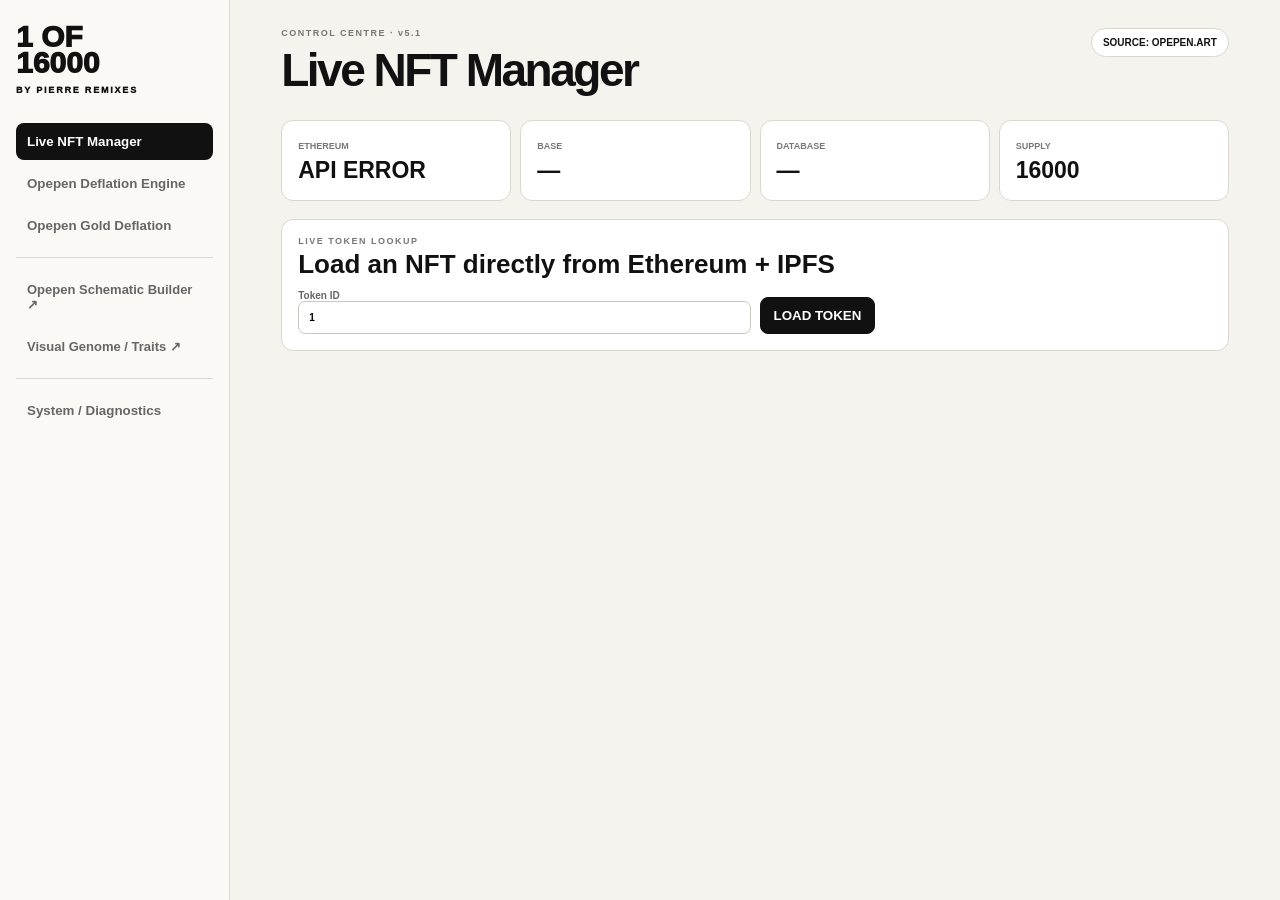
==== commit c4426743: "Rebuild control centre around working token loader and live opepen scan" ====
--- a/public/index.html
+++ b/public/index.html
@@ -1,13 +1,6 @@
-<!doctype html><html><head><meta charset="utf-8"><meta name="viewport" content="width=device-width,initial-scale=1"><title>1 OF 16000 — Pierre Remixes</title><style>
-:root{--bg:#f4f3ee;--card:#fff;--line:#dddcd6;--ink:#111;--mut:#77746d;--red:#ff3b30;--lime:#9cef00}*{box-sizing:border-box}body{margin:0;background:var(--bg);color:var(--ink);font:13px Inter,Arial,sans-serif}.app{display:grid;grid-template-columns:250px 1fr;min-height:100vh}.side{border-right:1px solid var(--line);padding:24px 18px;background:#faf9f5;position:sticky;top:0;height:100vh}.dots{display:flex;gap:5px;align-items:flex-start;margin-bottom:17px}.dots i{display:block;width:13px;height:13px;background:#111;border-radius:50%}.dots i:first-child{width:34px;height:34px}.brand{font-size:29px;font-weight:950;line-height:.86}.brand small{display:block;font-size:9px;letter-spacing:2px;margin-top:11px}.nav{margin-top:28px;display:grid;gap:4px}.nav button,.nav a{border:0;background:transparent;text-decoration:none;color:#62605b;text-align:left;padding:11px 12px;border-radius:8px;font-weight:800;cursor:pointer}.nav .on{background:#111;color:#fff}.sep{height:1px;background:var(--line);margin:10px 0}.main{padding:30px 4vw 70px;max-width:1500px;width:100%}.top{display:flex;align-items:flex-start;justify-content:space-between;gap:20px}.ey{font-size:9px;letter-spacing:1.5px;color:var(--mut);font-weight:900}.top h1{font-size:46px;letter-spacing:-2.6px;margin:5px 0 0}.source{border:1px solid var(--line);background:#fff;border-radius:99px;padding:8px 12px;font-size:10px;font-weight:850}.cards{display:grid;grid-template-columns:repeat(5,1fr);gap:9px;margin:22px 0}.card,.panel{background:var(--card);border:1px solid var(--line);border-radius:12px;padding:17px}.card span{font-size:9px;color:var(--mut);font-weight:850;letter-spacing:.7px}.card b{display:block;font-size:24px;margin-top:6px}.panel{margin:14px 0}.panel h2{font-size:27px;margin:4px 0 10px;letter-spacing:-1px}.grid2{display:grid;grid-template-columns:1fr 1fr;gap:12px}.grid3{display:grid;grid-template-columns:repeat(3,1fr);gap:9px}.form{display:grid;grid-template-columns:1fr 1fr;gap:9px}.wide{grid-column:1/-1}.btn{border:1px solid #111;background:#111;color:#fff;padding:10px 14px;border-radius:8px;font-weight:850;cursor:pointer}.btn.out{background:#fff;color:#111;border-color:#bbb}.btn.red{background:var(--red);border-color:var(--red)}.btn.lime{background:var(--lime);color:#111;border-color:var(--lime)}.actions{display:flex;gap:7px;flex-wrap:wrap;margin-top:10px}input,textarea,select{width:100%;border:1px solid #c9c7c0;border-radius:7px;background:#fff;padding:10px;font:inherit}label{font-size:10px;font-weight:850;color:#666}.notice{padding:12px 13px;border:1px solid #bbb;background:#fff;border-radius:8px;margin:9px 0;line-height:1.45}.notice.ok{border-color:#68b884}.notice.bad{border-color:#e37068}.notice.warn{border-color:#dfb751}.big{font-size:62px;font-weight:950;letter-spacing:-4px;line-height:1}.hidden{display:none!important}.art{aspect-ratio:1;background:#eee;border:1px solid var(--line);border-radius:9px;display:flex;align-items:center;justify-content:center;overflow:hidden}.art img{max-width:100%;max-height:100%}.mono{font:11px ui-monospace,SFMono-Regular,Menlo,monospace;white-space:pre-wrap;word-break:break-word}.scroll{max-height:400px;overflow:auto}table{width:100%;border-collapse:collapse}th,td{padding:8px;border-bottom:1px solid #eee;text-align:left;font-size:11px}th{font-size:9px;color:#777}.toolcards{display:grid;grid-template-columns:1fr 1fr;gap:12px}.tool{display:block;text-decoration:none;color:#111}.tool h2{margin:3px 0}.tool .go{font-weight:900;margin-top:15px}.statusline{display:flex;justify-content:space-between;padding:8px 0;border-bottom:1px solid #eee}.pill{display:inline-block;border:1px solid #ccc;border-radius:99px;padding:4px 7px;font-size:9px;font-weight:850}.hero{border:2px solid #111}.tabs{display:flex;gap:6px;margin:10px 0}.tabs button{border:1px solid #bbb;background:#fff;padding:8px 11px;border-radius:99px;font-weight:800;cursor:pointer}.tabs button.on{background:#111;color:#fff}.sub{display:none}.sub.on{display:block}@media(max-width:950px){.app{grid-template-columns:1fr}.side{position:relative;height:auto}.cards{grid-template-columns:1fr 1fr}.grid2,.grid3,.toolcards{grid-template-columns:1fr}.form{grid-template-columns:1fr}.main{padding:24px}.top{flex-direction:column}}
-</style></head><body><div class="app"><aside class="side"><div class="dots"><i></i><i></i><i></i><i></i></div><div class="brand">1 OF<br>16000<small>BY PIERRE REMIXES</small></div><div class="nav"><button class="on" onclick="show('manager',this)">Live NFT Manager</button><button onclick="show('deflation',this)">Opepen Deflation Engine</button><button onclick="show('gold',this)">Opepen Gold Deflation</button><div class="sep"></div><a href="/builder.html">Opepen Schematic Builder ↗</a><a href="/traits.html">Visual Genome / Traits ↗</a><div class="sep"></div><button onclick="show('system',this)">System / Contracts</button></div></aside><main class="main"><div class="top"><div><div class="ey">FULL CLOUD CONTROL CENTER · v4.0</div><h1 id="title">Live NFT Manager</h1></div><div class="source">ACTIVITY SOURCE: OPEPEN.ART</div></div><div class="cards"><div class="card"><span>ETHEREUM</span><b id="eth">—</b></div><div class="card"><span>BASE</span><b id="base">—</b></div><div class="card"><span>DATABASE</span><b id="db">—</b></div><div class="card"><span>MAIN SUPPLY</span><b id="supply">—</b></div><div class="card"><span>FILEBASE</span><b id="filebase">—</b></div></div>
-<section id="manager"><div class="panel hero"><div class="ey">CANONICAL METADATA WORKFLOW</div><h2>Edit → validate → publish</h2><p>Load the live NFT from Ethereum/IPFS, edit metadata, upload replacement art to Filebase when configured, save a persistent draft, then validate the final metadata directory CID before any owner-wallet baseURI update.</p></div><div class="tabs"><button class="on" onclick="tab('token',this)">Token Editor</button><button onclick="tab('drafts',this)">Changes</button><button onclick="tab('cid',this)">CID Inspector</button></div><div id="sub-token" class="sub on"><div class="panel"><div class="form"><label>Token ID<input id="tid" type="number" min="1" max="16000" value="1"></label><div style="align-self:end"><button class="btn" onclick="loadToken()">LOAD LIVE TOKEN</button></div></div></div><div id="editor" class="hidden"><div class="grid2"><div class="panel"><div class="ey">CURRENT LIVE NFT</div><h2 id="tname">Token</h2><div class="art"><img id="curimg"></div><p id="owner" class="mono"></p><p id="muri" class="mono"></p></div><div class="panel"><div class="ey">REPLACEMENT ARTWORK</div><input id="newfile" type="file" accept="image/*" onchange="previewFile()"><div class="art"><img id="newimg"></div><button class="btn" onclick="uploadFile()">UPLOAD TO FILEBASE / IPFS</button><div id="uploadout" class="mono"></div></div></div><div class="panel"><div class="form"><label>Name<input id="mname"></label><label>Image URI<input id="mimage"></label><label class="wide">Description<textarea id="mdesc" rows="4"></textarea></label><label>External URL<input id="mext"></label><label>Animation URL<input id="manim"></label><label class="wide">Attributes JSON<textarea id="mattrs" rows="9"></textarea></label></div><div class="actions"><button class="btn lime" onclick="saveDraft()">SAVE PERSISTENT DRAFT</button></div><div id="draftout"></div></div></div></div><div id="sub-drafts" class="sub"><div class="panel"><h2>Saved changes</h2><button class="btn out" onclick="loadDrafts()">REFRESH</button><div class="scroll"><table><thead><tr><th>TOKEN</th><th>UPDATED</th><th>NAME</th><th>IMAGE</th></tr></thead><tbody id="draftrows"></tbody></table></div></div></div><div id="sub-cid" class="sub"><div class="panel"><h2>CID Inspector</h2><div class="form"><label>Metadata directory CID<input id="cid"></label><label>Sample token IDs<input id="cidtokens" value="1,11876,16000"></label></div><div class="actions"><button class="btn" onclick="inspectCid()">VALIDATE CID</button></div><pre id="cidout" class="mono"></pre></div></div></section>
-<section id="deflation" class="hidden"><div class="panel hero"><div class="ey">ENGINE 01 · ETHEREUM ERC-721 · OPEPEN.ART</div><h2>Opepen Deflation Engine</h2><div class="big" id="mainpending">0</div><p>pending burn units · <b>1 new opepen.art submission = 1 burn</b> · <b>1 contributed image = 1 burn</b></p><div id="maincoverage" class="notice">Loading…</div><div class="actions"><button class="btn red" onclick="scan('main')">SCAN OPEPEN.ART NOW</button><button class="btn out" onclick="engine('main')">REFRESH</button></div></div><div class="grid3"><div class="card"><span>TRACKED SUBMISSIONS</span><b id="mainsubs">0</b></div><div class="card"><span>TRACKED CONTRIBUTION IMAGES</span><b id="maincontrib">0</b></div><div class="card"><span>VERIFIED BURNS</span><b id="mainburned">0</b></div></div><div class="panel"><h2>Pending Opepen activity</h2><div class="scroll"><table><thead><tr><th>TYPE</th><th>PROJECT</th><th>CONTRIBUTOR</th><th>DATE</th></tr></thead><tbody id="mainrows"></tbody></table></div></div><div class="panel"><h2>Prepare ERC-721 burn batch</h2><p>Enter the reserve token IDs you are willing to burn. The server only prepares the exact batch; your wallet still signs the irreversible transactions.</p><textarea id="reserveids" rows="4" placeholder="15901-16000 or 15901,15902,15903"></textarea><div class="actions"><button class="btn red" onclick="prepMain()">PREPARE BURN BATCH</button></div><pre id="mainbatch" class="mono"></pre></div></section>
-<section id="gold" class="hidden"><div class="panel hero"><div class="ey">ENGINE 02 · BASE ERC-1155 · OPEPEN.ART</div><h2>Opepen Gold Deflation</h2><div class="big" id="goldpending">0</div><p>independent pending Gold burn units from the same verified opepen.art activity.</p><div id="goldcoverage" class="notice">Loading…</div><div class="actions"><button class="btn red" onclick="scan('gold')">SCAN OPEPEN.ART FOR GOLD</button><button class="btn out" onclick="engine('gold')">REFRESH</button></div></div><div class="grid3"><div class="card"><span>TRACKED SUBMISSIONS</span><b id="goldsubs">0</b></div><div class="card"><span>TRACKED CONTRIBUTION IMAGES</span><b id="goldcontrib">0</b></div><div class="card"><span>VERIFIED BURNS</span><b id="goldburned">0</b></div></div><div class="panel"><h2>Gold reserve inventory & allocation</h2><div class="form"><label>Reserve wallet<input id="goldwallet" placeholder="0x…"></label><label>Candidate ERC-1155 item IDs<input id="goldids" value="1-113"></label></div><div class="actions"><button class="btn out" onclick="goldInventory()">READ BASE BALANCES</button><button class="btn red" onclick="prepGold()">PREPARE GOLD BURN BATCH</button></div><pre id="goldinventory" class="mono"></pre><pre id="goldbatch" class="mono"></pre></div><div class="panel"><h2>Pending Opepen activity</h2><div class="scroll"><table><thead><tr><th>TYPE</th><th>PROJECT</th><th>CONTRIBUTOR</th><th>DATE</th></tr></thead><tbody id="goldrows"></tbody></table></div></div></section>
-<section id="system" class="hidden"><div class="toolcards"><a class="panel tool" href="/builder.html"><div class="ey">CREATION TOOL</div><h2>Opepen Schematic Builder</h2><p>Canonical 8×8 schematic, square canvas, constrained geometry, layers, textures, P5 FX and collection exports.</p><div class="go">OPEN BUILDER →</div></a><a class="panel tool" href="/traits.html"><div class="ey">VISUAL GENOME</div><h2>Traits Studio</h2><p>Import match/reference data, review supporting source sets, assign remixed elements and export metadata traits.</p><div class="go">OPEN TRAITS →</div></a></div><div class="grid2"><div class="panel"><div class="ey">ETHEREUM</div><h2>1 of 16,000</h2><pre id="maincontract" class="mono"></pre></div><div class="panel"><div class="ey">BASE</div><h2>Opepen Gold</h2><pre id="goldcontract" class="mono"></pre></div></div><div class="panel"><h2>Production readiness</h2><div id="ready"></div><div class="notice warn"><b>Blockchain safety:</b> the site prepares metadata and burn batches. Irreversible contract transactions remain owner-wallet approved.</div></div></section>
-</main></div><script>
-const $=id=>document.getElementById(id);let tokenData=null;async function q(url,opt={}){const r=await fetch(url,opt),t=await r.text();let b;try{b=JSON.parse(t)}catch{b={detail:t}}if(!r.ok)throw new Error(b.detail||'Request failed');return b}function show(id,b){document.querySelectorAll('main>section').forEach(x=>x.classList.add('hidden'));$(id).classList.remove('hidden');document.querySelectorAll('.nav button').forEach(x=>x.classList.remove('on'));b.classList.add('on');$('title').textContent=b.textContent;if(id==='deflation')engine('main');if(id==='gold')engine('gold');if(id==='system')refresh()}function tab(id,b){document.querySelectorAll('.sub').forEach(x=>x.classList.remove('on'));$('sub-'+id).classList.add('on');document.querySelectorAll('.tabs button').forEach(x=>x.classList.remove('on'));b.classList.add('on');if(id==='drafts')loadDrafts()}
-async function refresh(){try{const [h,m,g]=await Promise.all([q('/api/health'),q('/api/contract/main'),q('/api/contract/gold')]);$('eth').textContent=h.ethereum?'CONNECTED':'ERROR';$('base').textContent=h.base?'CONNECTED':'ERROR';$('db').textContent=h.database.ok?'READY':(h.database.configured?'ERROR':'CONNECT');$('filebase').textContent=h.filebase.configured?'READY':'CONNECT';$('supply').textContent=m.totalSupply??'—';$('maincontract').textContent=JSON.stringify(m,null,2);$('goldcontract').textContent=JSON.stringify(g,null,2);$('ready').innerHTML=`<div class=statusline><span>Ethereum RPC</span><b>${h.ethereum?'READY':'ERROR'}</b></div><div class=statusline><span>Base RPC</span><b>${h.base?'READY':'ERROR'}</b></div><div class=statusline><span>Persistent Neon database</span><b>${h.database.ok?'READY':'NOT CONNECTED TO VERCEL'}</b></div><div class=statusline><span>Filebase upload token</span><b>${h.filebase.configured?'READY':'NOT CONFIGURED'}</b></div><div class=statusline><span>Activity source</span><b>OPEPEN.ART</b></div>`;if(m.baseURI?.startsWith('ipfs://'))$('cid').value=m.baseURI.slice(7).replace(/\/$/,'')}catch(e){$('eth').textContent='ERROR'}}
-async function loadToken(){try{tokenData=await q('/api/token/'+$('tid').value);$('editor').classList.remove('hidden');$('tname').textContent=tokenData.metadata.name||'Token #'+tokenData.token_id;$('curimg').src=tokenData.image_preview;$('owner').textContent='Owner: '+tokenData.owner;$('muri').textContent='Metadata: '+tokenData.metadata_uri;$('mname').value=tokenData.metadata.name||'';$('mimage').value=tokenData.metadata.image||'';$('mdesc').value=tokenData.metadata.description||'';$('mext').value=tokenData.metadata.external_url||'';$('manim').value=tokenData.metadata.animation_url||'';$('mattrs').value=JSON.stringify(tokenData.metadata.attributes||[],null,2)}catch(e){alert(e.message)}}function previewFile(){const f=$('newfile').files[0];if(f)$('newimg').src=URL.createObjectURL(f)}async function uploadFile(){try{const f=$('newfile').files[0];if(!f)throw new Error('Choose an image first');const fd=new FormData();fd.append('file',f);const b=await q('/api/filebase/add',{method:'POST',body:fd});$('uploadout').textContent=b.uri;$('mimage').value=b.uri}catch(e){$('uploadout').textContent=e.message}}async function saveDraft(){try{if(!tokenData)throw new Error('Load a token first');let attrs=JSON.parse($('mattrs').value||'[]');const meta={...tokenData.metadata,name:$('mname').value,image:$('mimage').value,description:$('mdesc').value,external_url:$('mext').value,animation_url:$('manim').value,attributes:attrs};await q('/api/drafts/'+tokenData.token_id,{method:'PUT',headers:{'Content-Type':'application/json'},body:JSON.stringify({metadata:meta,live_metadata_uri:tokenData.metadata_uri,image_uri:meta.image})});$('draftout').innerHTML='<div class="notice ok">Draft saved.</div>'}catch(e){$('draftout').innerHTML='<div class="notice bad">'+e.message+'</div>'}}async function loadDrafts(){try{const rows=await q('/api/drafts');$('draftrows').innerHTML=rows.map(r=>`<tr><td>${r.token_id}</td><td>${r.updated_at||''}</td><td>${r.metadata_json?.name||''}</td><td class=mono>${r.image_uri||''}</td></tr>`).join('')||'<tr><td colspan=4>No saved drafts.</td></tr>'}catch(e){$('draftrows').innerHTML='<tr><td>'+e.message+'</td></tr>'}}async function inspectCid(){try{$('cidout').textContent='Checking…';const b=await q('/api/cid/inspect?cid='+encodeURIComponent($('cid').value)+'&tokens='+encodeURIComponent($('cidtokens').value));$('cidout').textContent=JSON.stringify(b,null,2)}catch(e){$('cidout').textContent=e.message}}
-async function engine(which){try{const b=await q('/api/deflation/'+which+'/status'),c=b.counts||{};$(which+'pending').textContent=c.pending||0;$(which+'subs').textContent=c.submissions||0;$(which+'contrib').textContent=c.contributions||0;$(which+'burned').textContent=c.burned||0;const cov=$(which+'coverage');if(!b.database_configured){cov.className='notice warn';cov.innerHTML='<b>Persistent database not connected to Vercel.</b> The Neon database exists, but scanning is intentionally disabled until Vercel receives the database environment variable so events cannot be double-counted.'}else if(b.last_scan){cov.className='notice '+(b.last_scan.certified?'ok':'warn');cov.innerHTML=`<b>${b.last_scan.certified?'COVERAGE CERTIFIED':'SCAN NEEDS REVIEW'}</b><br>${b.last_scan.notes||''}`}else{cov.className='notice';cov.textContent='Database ready. Run the first scan to create the historical baseline.'}$(which+'rows').innerHTML=(b.pending||[]).map(e=>`<tr><td>${e.event_type}</td><td>${e.project_name||''}</td><td class=mono>${e.contributor_address||'—'}</td><td>${e.source_created_at||'—'}</td></tr>`).join('')||'<tr><td colspan=4>No pending events.</td></tr>'}catch(e){$(which+'coverage').className='notice bad';$(which+'coverage').textContent=e.message}}async function scan(which){try{$(which+'coverage').textContent='Scanning opepen.art…';const b=await q('/api/deflation/'+which+'/scan',{method:'POST'});alert(`opepen.art scan complete: ${b.burn_units_added} new burn units`);engine(which)}catch(e){$(which+'coverage').className='notice bad';$(which+'coverage').textContent=e.message}}async function prepMain(){try{const b=await q('/api/deflation/main/prepare',{method:'POST',headers:{'Content-Type':'application/json'},body:JSON.stringify({reserve_ids:$('reserveids').value})});$('mainbatch').textContent=JSON.stringify(b,null,2)}catch(e){$('mainbatch').textContent=e.message}}async function goldInventory(){try{const b=await q('/api/deflation/gold/inventory',{method:'POST',headers:{'Content-Type':'application/json'},body:JSON.stringify({wallet:$('goldwallet').value,item_ids:$('goldids').value})});$('goldinventory').textContent=JSON.stringify(b,null,2)}catch(e){$('goldinventory').textContent=e.message}}async function prepGold(){try{const b=await q('/api/deflation/gold/prepare',{method:'POST',headers:{'Content-Type':'application/json'},body:JSON.stringify({wallet:$('goldwallet').value,item_ids:$('goldids').value})});$('goldbatch').textContent=JSON.stringify(b,null,2)}catch(e){$('goldbatch').textContent=e.message}}refresh();
-</script></body></html>+<!doctype html><html><head><meta charset="utf-8"><meta name="viewport" content="width=device-width,initial-scale=1"><title>1 OF 16000 — Control Centre</title><style>:root{--bg:#f4f3ee;--card:#fff;--line:#d9d7d0;--ink:#111;--mut:#777;--red:#ff3b30;--green:#8ee000}*{box-sizing:border-box}body{margin:0;background:var(--bg);color:var(--ink);font:13px Inter,Arial,sans-serif}.app{display:grid;grid-template-columns:230px 1fr;min-height:100vh}.side{padding:24px 16px;border-right:1px solid var(--line);background:#faf9f5;position:sticky;top:0;height:100vh}.logo{font-size:30px;font-weight:950;line-height:.85}.logo small{display:block;font-size:9px;letter-spacing:1.8px;margin-top:12px}.nav{display:grid;gap:5px;margin-top:28px}.nav button,.nav a{border:0;background:transparent;color:#666;text-decoration:none;text-align:left;padding:11px;border-radius:8px;font-weight:850;cursor:pointer}.nav .on{background:#111;color:#fff}.sep{height:1px;background:var(--line);margin:8px 0}.main{padding:28px 4vw 70px;max-width:1450px;width:100%}.top{display:flex;justify-content:space-between;gap:16px;align-items:flex-start}.ey{font-size:9px;letter-spacing:1.5px;color:var(--mut);font-weight:900}.top h1{font-size:46px;letter-spacing:-2.5px;margin:5px 0}.source{border:1px solid var(--line);background:#fff;border-radius:99px;padding:8px 11px;font-size:10px;font-weight:900}.cards{display:grid;grid-template-columns:repeat(4,1fr);gap:9px;margin:18px 0}.card,.panel{background:#fff;border:1px solid var(--line);border-radius:12px;padding:16px}.card span{font-size:9px;color:var(--mut);font-weight:850}.card b{display:block;font-size:23px;margin-top:5px}.panel{margin:12px 0}.panel h2{font-size:26px;margin:3px 0 10px}.grid2{display:grid;grid-template-columns:1fr 1fr;gap:12px}.grid3{display:grid;grid-template-columns:repeat(3,1fr);gap:9px}.form{display:grid;grid-template-columns:1fr 1fr;gap:9px}.wide{grid-column:1/-1}input,textarea{width:100%;padding:10px;border:1px solid #c9c7c0;border-radius:7px;background:#fff;font:inherit}label{font-size:10px;color:#666;font-weight:850}.btn{border:1px solid #111;background:#111;color:#fff;padding:10px 13px;border-radius:8px;font-weight:850;cursor:pointer}.btn.out{background:#fff;color:#111;border-color:#bbb}.btn.red{background:var(--red);border-color:var(--red)}.btn.green{background:var(--green);color:#111;border-color:var(--green)}.actions{display:flex;gap:7px;flex-wrap:wrap;margin-top:9px}.notice{padding:12px;border:1px solid #bbb;background:#fff;border-radius:8px;margin:9px 0;line-height:1.45}.notice.ok{border-color:#69af7f}.notice.warn{border-color:#d6ae54}.notice.bad{border-color:#df6f68}.art{aspect-ratio:1;background:#eee;border:1px solid var(--line);border-radius:9px;display:flex;align-items:center;justify-content:center;overflow:hidden}.art img{max-width:100%;max-height:100%;object-fit:contain}.mono{font:11px ui-monospace,Menlo,monospace;word-break:break-word;white-space:pre-wrap}.hidden{display:none!important}.scroll{max-height:430px;overflow:auto}table{width:100%;border-collapse:collapse}th,td{padding:8px;border-bottom:1px solid #eee;text-align:left;font-size:11px}th{font-size:9px;color:#777}.big{font-size:58px;font-weight:950;line-height:1}.tool{display:block;text-decoration:none;color:#111}.tool h2{margin:4px 0}.statusrow{display:flex;justify-content:space-between;border-bottom:1px solid #eee;padding:8px 0}@media(max-width:900px){.app{grid-template-columns:1fr}.side{position:relative;height:auto}.cards,.grid2,.grid3,.form{grid-template-columns:1fr}.main{padding:22px}}</style></head><body><div class="app"><aside class="side"><div class="logo">1 OF<br>16000<small>BY PIERRE REMIXES</small></div><div class="nav"><button class="on" onclick="show('manager',this)">Live NFT Manager</button><button onclick="show('deflation',this)">Opepen Deflation Engine</button><button onclick="show('gold',this)">Opepen Gold Deflation</button><div class="sep"></div><a href="/builder.html">Opepen Schematic Builder ↗</a><a href="/traits.html">Visual Genome / Traits ↗</a><div class="sep"></div><button onclick="show('system',this)">System / Diagnostics</button></div></aside><main class="main"><div class="top"><div><div class="ey">CONTROL CENTRE · v5.1</div><h1 id="title">Live NFT Manager</h1></div><div class="source">SOURCE: OPEPEN.ART</div></div><div class="cards"><div class="card"><span>ETHEREUM</span><b id="eth">—</b></div><div class="card"><span>BASE</span><b id="base">—</b></div><div class="card"><span>DATABASE</span><b id="db">—</b></div><div class="card"><span>SUPPLY</span><b id="supply">—</b></div></div>
+<section id="manager"><div class="panel"><div class="ey">LIVE TOKEN LOOKUP</div><h2>Load an NFT directly from Ethereum + IPFS</h2><div class="form"><label>Token ID<input id="tid" type="number" min="1" max="16000" value="1"></label><div style="align-self:end"><button class="btn" onclick="loadToken()">LOAD TOKEN</button></div></div><div id="tokenmsg"></div></div><div id="editor" class="hidden"><div class="grid2"><div class="panel"><div class="ey">CURRENT LIVE NFT</div><h2 id="tname">Token</h2><div class="art"><img id="curimg" alt="NFT artwork"></div><p id="owner" class="mono"></p><p id="muri" class="mono"></p><p id="iuri" class="mono"></p></div><div class="panel"><div class="ey">METADATA</div><div class="form"><label>Name<input id="mname"></label><label>Image URI<input id="mimage"></label><label class="wide">Description<textarea id="mdesc" rows="5"></textarea></label><label class="wide">Attributes JSON<textarea id="mattrs" rows="10"></textarea></label></div><div class="actions"><button class="btn green" onclick="saveLocalDraft()">SAVE LOCAL DRAFT</button><button class="btn out" onclick="downloadMeta()">DOWNLOAD JSON</button></div><div id="draftmsg"></div></div></div></div></section>
+<section id="deflation" class="hidden"><div class="panel"><div class="ey">ETHEREUM ERC-721 · LIVE OPEPEN.ART SCAN</div><h2>Opepen Deflation Engine</h2><p>Scans the public Set Submissions page and every project currently open for participation. Each new submission and each contributed image is one burn unit once persistent deduplication is enabled.</p><div class="actions"><button class="btn red" onclick="scanOpepen('main')">SCAN OPEPEN.ART NOW</button><button class="btn out" onclick="loadDefStatus('main')">REFRESH SAVED STATUS</button></div><div id="maincoverage" class="notice">Ready to scan.</div></div><div class="grid3"><div class="card"><span>VISIBLE SUBMISSIONS</span><b id="mainsubs">0</b></div><div class="card"><span>OPEN PROJECTS</span><b id="mainprojects">0</b></div><div class="card"><span>CONTRIBUTED IMAGES</span><b id="maincontrib">0</b></div></div><div class="panel"><h2>Open participation projects</h2><div class="scroll"><table><thead><tr><th>PROJECT</th><th>UUID</th><th>EXPECTED</th><th>FOUND</th></tr></thead><tbody id="mainprojectsrows"></tbody></table></div></div><div class="panel"><h2>Contribution sample</h2><div class="scroll"><table><thead><tr><th>ID</th><th>PROJECT</th><th>WALLET</th><th>DATE</th></tr></thead><tbody id="mainrows"></tbody></table></div></div></section>
+<section id="gold" class="hidden"><div class="panel"><div class="ey">BASE ERC-1155 · SAME OPEPEN.ART ACTIVITY</div><h2>Opepen Gold Deflation</h2><p>This engine uses the same verified Opepen submission/contribution activity but keeps independent burn accounting.</p><div class="actions"><button class="btn red" onclick="scanOpepen('gold')">SCAN OPEPEN.ART FOR GOLD</button></div><div id="goldcoverage" class="notice">Ready to scan.</div></div><div class="grid3"><div class="card"><span>VISIBLE SUBMISSIONS</span><b id="goldsubs">0</b></div><div class="card"><span>OPEN PROJECTS</span><b id="goldprojects">0</b></div><div class="card"><span>CONTRIBUTED IMAGES</span><b id="goldcontrib">0</b></div></div><div class="panel"><h2>Contribution sample</h2><div class="scroll"><table><tbody id="goldrows"></tbody></table></div></div></section>
+<section id="system" class="hidden"><div class="grid2"><a class="panel tool" href="/builder.html"><div class="ey">CREATION TOOL</div><h2>Opepen Schematic Builder</h2><p>Square constrained 8×8 builder, image layers, FX and exporters.</p></a><a class="panel tool" href="/traits.html"><div class="ey">VISUAL GENOME</div><h2>Traits Studio</h2><p>Reference/match review and metadata trait authoring.</p></a></div><div class="panel"><h2>API Diagnostics</h2><button class="btn out" onclick="diagnose()">RUN DIAGNOSTICS</button><pre id="diag" class="mono"></pre></div></section>
+</main></div><script>const $=id=>document.getElementById(id);let tokenData=null;async function api(url,opt={}){const r=await fetch(url,opt),txt=await r.text();let b;try{b=JSON.parse(txt)}catch{b={detail:txt}}if(!r.ok)throw Error(b.detail||b.message||('HTTP '+r.status));return b}function show(id,b){document.querySelectorAll('main>section').forEach(x=>x.classList.add('hidden'));$(id).classList.remove('hidden');document.querySelectorAll('.nav button').forEach(x=>x.classList.remove('on'));b.classList.add('on');$('title').textContent=b.textContent;if(id==='deflation')loadDefStatus('main');if(id==='system')diagnose()}async function startup(){try{const h=await api('/api/health');$('eth').textContent=h.ethereum===true?'CONNECTED':(h.ethereum===false?'ERROR':'READY');$('base').textContent=h.base===true?'CONNECTED':(h.base===false?'ERROR':'READY');$('db').textContent=h.database?.ok?'READY':(h.database?.configured?'ERROR':'OPTIONAL')}catch{$('eth').textContent='API ERROR'}try{const c=await api('/api/contract/main');$('supply').textContent=c.totalSupply??'16000'}catch{$('supply').textContent='16000'}}async function loadToken(){const box=$('tokenmsg');box.className='notice';box.textContent='Loading token from Ethereum and IPFS…';try{tokenData=await api('/api/token/'+$('tid').value);$('editor').classList.remove('hidden');$('tname').textContent=tokenData.metadata?.name||('Token #'+tokenData.token_id);$('owner').textContent='Owner: '+(tokenData.owner||'');$('muri').textContent='Metadata: '+(tokenData.metadata_uri||'');$('iuri').textContent='Image: '+(tokenData.image_uri||'');$('mname').value=tokenData.metadata?.name||'';$('mimage').value=tokenData.metadata?.image||tokenData.image_uri||'';$('mdesc').value=tokenData.metadata?.description||'';$('mattrs').value=JSON.stringify(tokenData.metadata?.attributes||[],null,2);const im=$('curimg');im.onerror=()=>{const xs=tokenData.image_candidates||[];const i=xs.indexOf(im.src);if(i>=0&&i+1<xs.length)im.src=xs[i+1]};im.src=tokenData.image_preview||tokenData.image_candidates?.[0]||'';box.className='notice ok';box.textContent='Token loaded.'}catch(e){box.className='notice bad';box.textContent=e.message}}function currentMeta(){if(!tokenData)return null;let attrs=[];try{attrs=JSON.parse($('mattrs').value||'[]')}catch{}return {...tokenData.metadata,name:$('mname').value,image:$('mimage').value,description:$('mdesc').value,attributes:attrs}}function saveLocalDraft(){const m=currentMeta();if(!m)return;localStorage.setItem('1of16000-draft-'+tokenData.token_id,JSON.stringify(m));$('draftmsg').innerHTML='<div class="notice ok">Draft saved in this browser.</div>'}function downloadMeta(){const m=currentMeta();if(!m)return;const a=document.createElement('a');a.href=URL.createObjectURL(new Blob([JSON.stringify(m,null,2)],{type:'application/json'}));a.download=tokenData.token_id+'.json';a.click()}async function loadDefStatus(which){try{const b=await api('/api/deflation/'+which+'/status');const c=b.counts||{};const el=$(which+'coverage');if(b.database_configured){el.className='notice ok';el.textContent=b.last_scan?.notes||'Persistent scan storage ready.'}else{el.className='notice warn';el.innerHTML='<b>Live scanning is available.</b> Persistent burn accounting is not connected yet, so a scan will display activity but will not create burn debt.'}}catch(e){$(which+'coverage').className='notice bad';$(which+'coverage').textContent=e.message}}async function scanOpepen(which){const el=$(which+'coverage');el.className='notice';el.textContent='Scanning opepen.art submissions and open contribution projects…';try{const b=await api('/api/deflation/'+which+'/scan',{method:'POST'}),s=b.live_scan||{};$(which+'subs').textContent=s.submissions_visible??0;$(which+'projects').textContent=s.open_projects??0;$(which+'contrib').textContent=s.contribution_images??0;el.className='notice '+(b.certified?'ok':'warn');el.innerHTML=`<b>LIVE SCAN COMPLETE</b><br>${s.submissions_visible||0} visible submissions · ${s.open_projects||0} open projects · ${s.contribution_images||0} contributed images · ${s.failures||0} failures.${b.persistence?' Persistent deduplication active.':' Display-only scan: no burn debt created.'}`;const ps=(s.projects||[]).map(p=>`<tr><td>${p.name||p.error||'—'}</td><td class=mono>${p.uuid||''}</td><td>${p.contributions_count??'—'}</td><td>${p.images_found??'—'}</td></tr>`).join('');if($(which+'projectsrows'))$(which+'projectsrows').innerHTML=ps;$(which+'rows').innerHTML=(s.sample_contributions||[]).map(x=>`<tr><td>${x.id||''}</td><td>${x.project_name||''}</td><td class=mono>${x.contributor_address||'—'}</td><td>${x.created_at||'—'}</td></tr>`).join('')||'<tr><td>No contribution rows returned.</td></tr>'}catch(e){el.className='notice bad';el.textContent=e.message}}async function diagnose(){const out={};for(const u of ['/api/boot','/api/health','/api/contract/main','/api/opepen/source','/api/deflation/main/status']){try{out[u]=await api(u)}catch(e){out[u]={error:e.message}}}$('diag').textContent=JSON.stringify(out,null,2)}startup();</script></body></html>
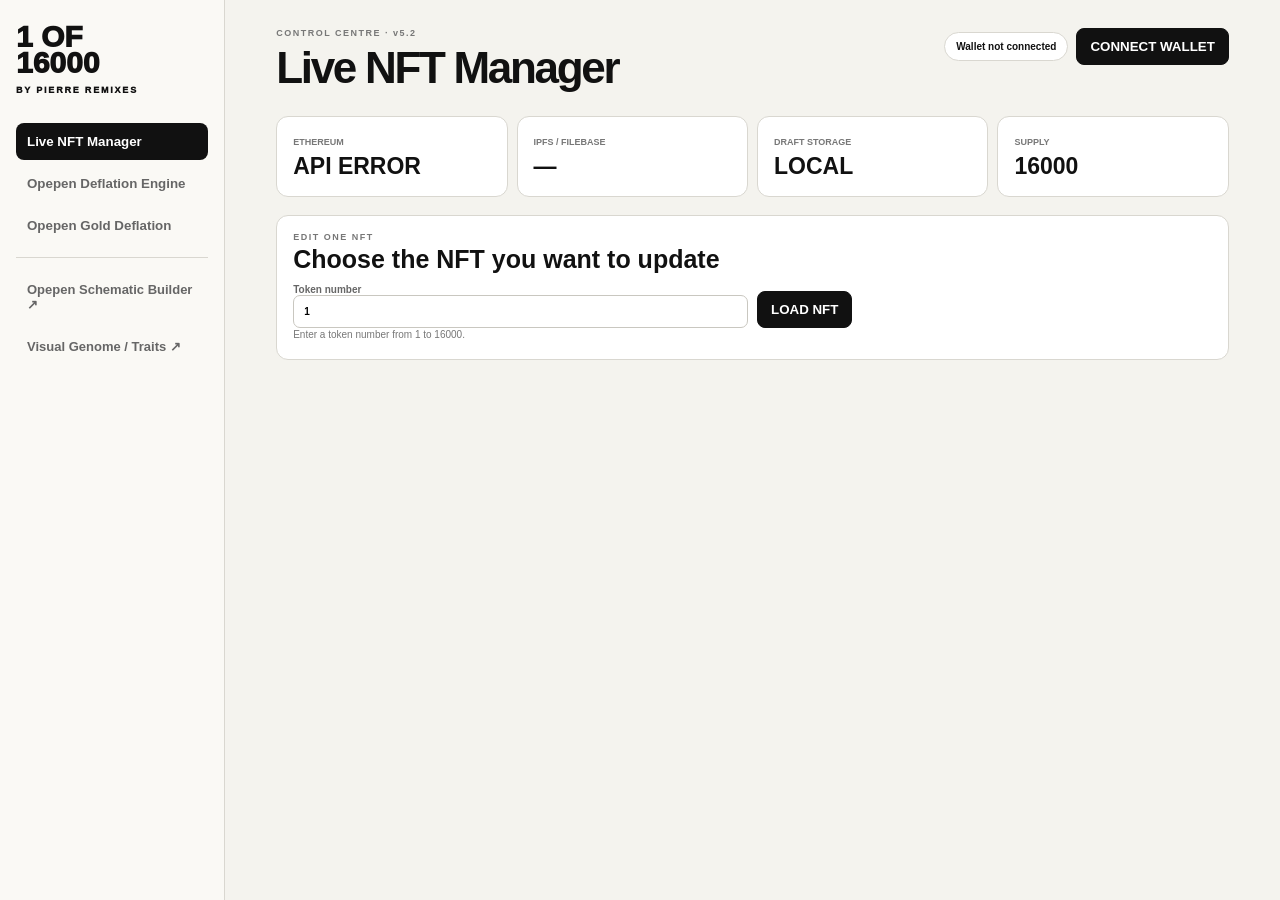
==== commit 782a05e8: "Simplify NFT manager with wallet connect, artwork upload and OpenSea-style metadata editor" ====
--- a/public/index.html
+++ b/public/index.html
@@ -1,6 +1,21 @@
-<!doctype html><html><head><meta charset="utf-8"><meta name="viewport" content="width=device-width,initial-scale=1"><title>1 OF 16000 — Control Centre</title><style>:root{--bg:#f4f3ee;--card:#fff;--line:#d9d7d0;--ink:#111;--mut:#777;--red:#ff3b30;--green:#8ee000}*{box-sizing:border-box}body{margin:0;background:var(--bg);color:var(--ink);font:13px Inter,Arial,sans-serif}.app{display:grid;grid-template-columns:230px 1fr;min-height:100vh}.side{padding:24px 16px;border-right:1px solid var(--line);background:#faf9f5;position:sticky;top:0;height:100vh}.logo{font-size:30px;font-weight:950;line-height:.85}.logo small{display:block;font-size:9px;letter-spacing:1.8px;margin-top:12px}.nav{display:grid;gap:5px;margin-top:28px}.nav button,.nav a{border:0;background:transparent;color:#666;text-decoration:none;text-align:left;padding:11px;border-radius:8px;font-weight:850;cursor:pointer}.nav .on{background:#111;color:#fff}.sep{height:1px;background:var(--line);margin:8px 0}.main{padding:28px 4vw 70px;max-width:1450px;width:100%}.top{display:flex;justify-content:space-between;gap:16px;align-items:flex-start}.ey{font-size:9px;letter-spacing:1.5px;color:var(--mut);font-weight:900}.top h1{font-size:46px;letter-spacing:-2.5px;margin:5px 0}.source{border:1px solid var(--line);background:#fff;border-radius:99px;padding:8px 11px;font-size:10px;font-weight:900}.cards{display:grid;grid-template-columns:repeat(4,1fr);gap:9px;margin:18px 0}.card,.panel{background:#fff;border:1px solid var(--line);border-radius:12px;padding:16px}.card span{font-size:9px;color:var(--mut);font-weight:850}.card b{display:block;font-size:23px;margin-top:5px}.panel{margin:12px 0}.panel h2{font-size:26px;margin:3px 0 10px}.grid2{display:grid;grid-template-columns:1fr 1fr;gap:12px}.grid3{display:grid;grid-template-columns:repeat(3,1fr);gap:9px}.form{display:grid;grid-template-columns:1fr 1fr;gap:9px}.wide{grid-column:1/-1}input,textarea{width:100%;padding:10px;border:1px solid #c9c7c0;border-radius:7px;background:#fff;font:inherit}label{font-size:10px;color:#666;font-weight:850}.btn{border:1px solid #111;background:#111;color:#fff;padding:10px 13px;border-radius:8px;font-weight:850;cursor:pointer}.btn.out{background:#fff;color:#111;border-color:#bbb}.btn.red{background:var(--red);border-color:var(--red)}.btn.green{background:var(--green);color:#111;border-color:var(--green)}.actions{display:flex;gap:7px;flex-wrap:wrap;margin-top:9px}.notice{padding:12px;border:1px solid #bbb;background:#fff;border-radius:8px;margin:9px 0;line-height:1.45}.notice.ok{border-color:#69af7f}.notice.warn{border-color:#d6ae54}.notice.bad{border-color:#df6f68}.art{aspect-ratio:1;background:#eee;border:1px solid var(--line);border-radius:9px;display:flex;align-items:center;justify-content:center;overflow:hidden}.art img{max-width:100%;max-height:100%;object-fit:contain}.mono{font:11px ui-monospace,Menlo,monospace;word-break:break-word;white-space:pre-wrap}.hidden{display:none!important}.scroll{max-height:430px;overflow:auto}table{width:100%;border-collapse:collapse}th,td{padding:8px;border-bottom:1px solid #eee;text-align:left;font-size:11px}th{font-size:9px;color:#777}.big{font-size:58px;font-weight:950;line-height:1}.tool{display:block;text-decoration:none;color:#111}.tool h2{margin:4px 0}.statusrow{display:flex;justify-content:space-between;border-bottom:1px solid #eee;padding:8px 0}@media(max-width:900px){.app{grid-template-columns:1fr}.side{position:relative;height:auto}.cards,.grid2,.grid3,.form{grid-template-columns:1fr}.main{padding:22px}}</style></head><body><div class="app"><aside class="side"><div class="logo">1 OF<br>16000<small>BY PIERRE REMIXES</small></div><div class="nav"><button class="on" onclick="show('manager',this)">Live NFT Manager</button><button onclick="show('deflation',this)">Opepen Deflation Engine</button><button onclick="show('gold',this)">Opepen Gold Deflation</button><div class="sep"></div><a href="/builder.html">Opepen Schematic Builder ↗</a><a href="/traits.html">Visual Genome / Traits ↗</a><div class="sep"></div><button onclick="show('system',this)">System / Diagnostics</button></div></aside><main class="main"><div class="top"><div><div class="ey">CONTROL CENTRE · v5.1</div><h1 id="title">Live NFT Manager</h1></div><div class="source">SOURCE: OPEPEN.ART</div></div><div class="cards"><div class="card"><span>ETHEREUM</span><b id="eth">—</b></div><div class="card"><span>BASE</span><b id="base">—</b></div><div class="card"><span>DATABASE</span><b id="db">—</b></div><div class="card"><span>SUPPLY</span><b id="supply">—</b></div></div>
-<section id="manager"><div class="panel"><div class="ey">LIVE TOKEN LOOKUP</div><h2>Load an NFT directly from Ethereum + IPFS</h2><div class="form"><label>Token ID<input id="tid" type="number" min="1" max="16000" value="1"></label><div style="align-self:end"><button class="btn" onclick="loadToken()">LOAD TOKEN</button></div></div><div id="tokenmsg"></div></div><div id="editor" class="hidden"><div class="grid2"><div class="panel"><div class="ey">CURRENT LIVE NFT</div><h2 id="tname">Token</h2><div class="art"><img id="curimg" alt="NFT artwork"></div><p id="owner" class="mono"></p><p id="muri" class="mono"></p><p id="iuri" class="mono"></p></div><div class="panel"><div class="ey">METADATA</div><div class="form"><label>Name<input id="mname"></label><label>Image URI<input id="mimage"></label><label class="wide">Description<textarea id="mdesc" rows="5"></textarea></label><label class="wide">Attributes JSON<textarea id="mattrs" rows="10"></textarea></label></div><div class="actions"><button class="btn green" onclick="saveLocalDraft()">SAVE LOCAL DRAFT</button><button class="btn out" onclick="downloadMeta()">DOWNLOAD JSON</button></div><div id="draftmsg"></div></div></div></div></section>
-<section id="deflation" class="hidden"><div class="panel"><div class="ey">ETHEREUM ERC-721 · LIVE OPEPEN.ART SCAN</div><h2>Opepen Deflation Engine</h2><p>Scans the public Set Submissions page and every project currently open for participation. Each new submission and each contributed image is one burn unit once persistent deduplication is enabled.</p><div class="actions"><button class="btn red" onclick="scanOpepen('main')">SCAN OPEPEN.ART NOW</button><button class="btn out" onclick="loadDefStatus('main')">REFRESH SAVED STATUS</button></div><div id="maincoverage" class="notice">Ready to scan.</div></div><div class="grid3"><div class="card"><span>VISIBLE SUBMISSIONS</span><b id="mainsubs">0</b></div><div class="card"><span>OPEN PROJECTS</span><b id="mainprojects">0</b></div><div class="card"><span>CONTRIBUTED IMAGES</span><b id="maincontrib">0</b></div></div><div class="panel"><h2>Open participation projects</h2><div class="scroll"><table><thead><tr><th>PROJECT</th><th>UUID</th><th>EXPECTED</th><th>FOUND</th></tr></thead><tbody id="mainprojectsrows"></tbody></table></div></div><div class="panel"><h2>Contribution sample</h2><div class="scroll"><table><thead><tr><th>ID</th><th>PROJECT</th><th>WALLET</th><th>DATE</th></tr></thead><tbody id="mainrows"></tbody></table></div></div></section>
-<section id="gold" class="hidden"><div class="panel"><div class="ey">BASE ERC-1155 · SAME OPEPEN.ART ACTIVITY</div><h2>Opepen Gold Deflation</h2><p>This engine uses the same verified Opepen submission/contribution activity but keeps independent burn accounting.</p><div class="actions"><button class="btn red" onclick="scanOpepen('gold')">SCAN OPEPEN.ART FOR GOLD</button></div><div id="goldcoverage" class="notice">Ready to scan.</div></div><div class="grid3"><div class="card"><span>VISIBLE SUBMISSIONS</span><b id="goldsubs">0</b></div><div class="card"><span>OPEN PROJECTS</span><b id="goldprojects">0</b></div><div class="card"><span>CONTRIBUTED IMAGES</span><b id="goldcontrib">0</b></div></div><div class="panel"><h2>Contribution sample</h2><div class="scroll"><table><tbody id="goldrows"></tbody></table></div></div></section>
-<section id="system" class="hidden"><div class="grid2"><a class="panel tool" href="/builder.html"><div class="ey">CREATION TOOL</div><h2>Opepen Schematic Builder</h2><p>Square constrained 8×8 builder, image layers, FX and exporters.</p></a><a class="panel tool" href="/traits.html"><div class="ey">VISUAL GENOME</div><h2>Traits Studio</h2><p>Reference/match review and metadata trait authoring.</p></a></div><div class="panel"><h2>API Diagnostics</h2><button class="btn out" onclick="diagnose()">RUN DIAGNOSTICS</button><pre id="diag" class="mono"></pre></div></section>
-</main></div><script>const $=id=>document.getElementById(id);let tokenData=null;async function api(url,opt={}){const r=await fetch(url,opt),txt=await r.text();let b;try{b=JSON.parse(txt)}catch{b={detail:txt}}if(!r.ok)throw Error(b.detail||b.message||('HTTP '+r.status));return b}function show(id,b){document.querySelectorAll('main>section').forEach(x=>x.classList.add('hidden'));$(id).classList.remove('hidden');document.querySelectorAll('.nav button').forEach(x=>x.classList.remove('on'));b.classList.add('on');$('title').textContent=b.textContent;if(id==='deflation')loadDefStatus('main');if(id==='system')diagnose()}async function startup(){try{const h=await api('/api/health');$('eth').textContent=h.ethereum===true?'CONNECTED':(h.ethereum===false?'ERROR':'READY');$('base').textContent=h.base===true?'CONNECTED':(h.base===false?'ERROR':'READY');$('db').textContent=h.database?.ok?'READY':(h.database?.configured?'ERROR':'OPTIONAL')}catch{$('eth').textContent='API ERROR'}try{const c=await api('/api/contract/main');$('supply').textContent=c.totalSupply??'16000'}catch{$('supply').textContent='16000'}}async function loadToken(){const box=$('tokenmsg');box.className='notice';box.textContent='Loading token from Ethereum and IPFS…';try{tokenData=await api('/api/token/'+$('tid').value);$('editor').classList.remove('hidden');$('tname').textContent=tokenData.metadata?.name||('Token #'+tokenData.token_id);$('owner').textContent='Owner: '+(tokenData.owner||'');$('muri').textContent='Metadata: '+(tokenData.metadata_uri||'');$('iuri').textContent='Image: '+(tokenData.image_uri||'');$('mname').value=tokenData.metadata?.name||'';$('mimage').value=tokenData.metadata?.image||tokenData.image_uri||'';$('mdesc').value=tokenData.metadata?.description||'';$('mattrs').value=JSON.stringify(tokenData.metadata?.attributes||[],null,2);const im=$('curimg');im.onerror=()=>{const xs=tokenData.image_candidates||[];const i=xs.indexOf(im.src);if(i>=0&&i+1<xs.length)im.src=xs[i+1]};im.src=tokenData.image_preview||tokenData.image_candidates?.[0]||'';box.className='notice ok';box.textContent='Token loaded.'}catch(e){box.className='notice bad';box.textContent=e.message}}function currentMeta(){if(!tokenData)return null;let attrs=[];try{attrs=JSON.parse($('mattrs').value||'[]')}catch{}return {...tokenData.metadata,name:$('mname').value,image:$('mimage').value,description:$('mdesc').value,attributes:attrs}}function saveLocalDraft(){const m=currentMeta();if(!m)return;localStorage.setItem('1of16000-draft-'+tokenData.token_id,JSON.stringify(m));$('draftmsg').innerHTML='<div class="notice ok">Draft saved in this browser.</div>'}function downloadMeta(){const m=currentMeta();if(!m)return;const a=document.createElement('a');a.href=URL.createObjectURL(new Blob([JSON.stringify(m,null,2)],{type:'application/json'}));a.download=tokenData.token_id+'.json';a.click()}async function loadDefStatus(which){try{const b=await api('/api/deflation/'+which+'/status');const c=b.counts||{};const el=$(which+'coverage');if(b.database_configured){el.className='notice ok';el.textContent=b.last_scan?.notes||'Persistent scan storage ready.'}else{el.className='notice warn';el.innerHTML='<b>Live scanning is available.</b> Persistent burn accounting is not connected yet, so a scan will display activity but will not create burn debt.'}}catch(e){$(which+'coverage').className='notice bad';$(which+'coverage').textContent=e.message}}async function scanOpepen(which){const el=$(which+'coverage');el.className='notice';el.textContent='Scanning opepen.art submissions and open contribution projects…';try{const b=await api('/api/deflation/'+which+'/scan',{method:'POST'}),s=b.live_scan||{};$(which+'subs').textContent=s.submissions_visible??0;$(which+'projects').textContent=s.open_projects??0;$(which+'contrib').textContent=s.contribution_images??0;el.className='notice '+(b.certified?'ok':'warn');el.innerHTML=`<b>LIVE SCAN COMPLETE</b><br>${s.submissions_visible||0} visible submissions · ${s.open_projects||0} open projects · ${s.contribution_images||0} contributed images · ${s.failures||0} failures.${b.persistence?' Persistent deduplication active.':' Display-only scan: no burn debt created.'}`;const ps=(s.projects||[]).map(p=>`<tr><td>${p.name||p.error||'—'}</td><td class=mono>${p.uuid||''}</td><td>${p.contributions_count??'—'}</td><td>${p.images_found??'—'}</td></tr>`).join('');if($(which+'projectsrows'))$(which+'projectsrows').innerHTML=ps;$(which+'rows').innerHTML=(s.sample_contributions||[]).map(x=>`<tr><td>${x.id||''}</td><td>${x.project_name||''}</td><td class=mono>${x.contributor_address||'—'}</td><td>${x.created_at||'—'}</td></tr>`).join('')||'<tr><td>No contribution rows returned.</td></tr>'}catch(e){el.className='notice bad';el.textContent=e.message}}async function diagnose(){const out={};for(const u of ['/api/boot','/api/health','/api/contract/main','/api/opepen/source','/api/deflation/main/status']){try{out[u]=await api(u)}catch(e){out[u]={error:e.message}}}$('diag').textContent=JSON.stringify(out,null,2)}startup();</script></body></html>+<!doctype html><html><head><meta charset="utf-8"><meta name="viewport" content="width=device-width,initial-scale=1"><title>1 OF 16000 — Control Centre</title><style>
+:root{--bg:#f4f3ee;--card:#fff;--line:#d9d7d0;--ink:#111;--mut:#777;--red:#ff3b30;--green:#9bea00;--blue:#1677ff}*{box-sizing:border-box}body{margin:0;background:var(--bg);color:var(--ink);font:13px Inter,Arial,sans-serif}.app{display:grid;grid-template-columns:225px 1fr;min-height:100vh}.side{padding:24px 16px;border-right:1px solid var(--line);background:#faf9f5;position:sticky;top:0;height:100vh}.logo{font-size:30px;font-weight:950;line-height:.85}.logo small{display:block;font-size:9px;letter-spacing:1.8px;margin-top:12px}.nav{display:grid;gap:5px;margin-top:28px}.nav button,.nav a{border:0;background:transparent;color:#666;text-decoration:none;text-align:left;padding:11px;border-radius:8px;font-weight:850;cursor:pointer}.nav .on{background:#111;color:#fff}.sep{height:1px;background:var(--line);margin:8px 0}.main{padding:28px 4vw 70px;max-width:1450px;width:100%}.top{display:flex;justify-content:space-between;gap:16px;align-items:flex-start}.ey{font-size:9px;letter-spacing:1.5px;color:var(--mut);font-weight:900}.top h1{font-size:44px;letter-spacing:-2.3px;margin:5px 0}.wallet{display:flex;align-items:center;gap:8px}.walletstate{border:1px solid var(--line);background:#fff;border-radius:99px;padding:8px 11px;font-size:10px;font-weight:850}.cards{display:grid;grid-template-columns:repeat(4,1fr);gap:9px;margin:18px 0}.card,.panel{background:#fff;border:1px solid var(--line);border-radius:12px;padding:16px}.card span{font-size:9px;color:var(--mut);font-weight:850}.card b{display:block;font-size:23px;margin-top:5px}.panel{margin:12px 0}.panel h2{font-size:25px;margin:3px 0 10px}.grid2{display:grid;grid-template-columns:1fr 1fr;gap:12px}.grid3{display:grid;grid-template-columns:repeat(3,1fr);gap:9px}.form{display:grid;grid-template-columns:1fr 1fr;gap:9px}.wide{grid-column:1/-1}input,textarea,select{width:100%;padding:10px;border:1px solid #c9c7c0;border-radius:7px;background:#fff;font:inherit}label{font-size:10px;color:#666;font-weight:850}.btn{border:1px solid #111;background:#111;color:#fff;padding:10px 13px;border-radius:8px;font-weight:850;cursor:pointer}.btn.out{background:#fff;color:#111;border-color:#bbb}.btn.red{background:var(--red);border-color:var(--red)}.btn.green{background:var(--green);color:#111;border-color:var(--green)}.btn.blue{background:var(--blue);border-color:var(--blue)}.actions{display:flex;gap:7px;flex-wrap:wrap;margin-top:9px}.notice{padding:12px;border:1px solid #bbb;background:#fff;border-radius:8px;margin:9px 0;line-height:1.45}.notice.ok{border-color:#69af7f}.notice.warn{border-color:#d6ae54}.notice.bad{border-color:#df6f68}.art{aspect-ratio:1;background:#eee;border:1px solid var(--line);border-radius:10px;display:flex;align-items:center;justify-content:center;overflow:hidden}.art img{width:100%;height:100%;object-fit:contain}.mono{font:11px ui-monospace,Menlo,monospace;word-break:break-word;white-space:pre-wrap}.hidden{display:none!important}.scroll{max-height:430px;overflow:auto}table{width:100%;border-collapse:collapse}th,td{padding:8px;border-bottom:1px solid #eee;text-align:left;font-size:11px}th{font-size:9px;color:#777}.trait{display:grid;grid-template-columns:1fr 1fr 36px;gap:7px;margin:7px 0}.trait button{border:1px solid var(--line);background:#fff;border-radius:7px}.preview{border:1px solid #d8d8d8;border-radius:15px;overflow:hidden;background:#fff;max-width:470px;margin:auto}.preview .pimg{aspect-ratio:1;background:#f2f2f2}.preview .pimg img{width:100%;height:100%;object-fit:contain}.preview .pbody{padding:16px}.preview h3{font-size:20px;margin:0 0 6px}.preview p{color:#666;line-height:1.45}.preview .props{display:grid;grid-template-columns:repeat(3,1fr);gap:6px}.prop{background:#eef6ff;border:1px solid #c8e0ff;border-radius:9px;padding:8px;text-align:center}.prop small{display:block;color:#1677ff;text-transform:uppercase;font-size:8px;font-weight:900}.prop b{display:block;font-size:11px;margin-top:4px}.step{display:flex;gap:9px;align-items:center;margin:8px 0}.step i{width:24px;height:24px;border-radius:50%;background:#111;color:#fff;font-style:normal;display:flex;align-items:center;justify-content:center;font-weight:900}.uploadbox{border:1px dashed #aaa;border-radius:10px;padding:14px;text-align:center;background:#fafafa}.tiny{font-size:10px;color:#777;line-height:1.45}@media(max-width:900px){.app{grid-template-columns:1fr}.side{position:relative;height:auto}.cards,.grid2,.grid3,.form{grid-template-columns:1fr}.main{padding:22px}.top{flex-direction:column}.preview{max-width:none}}
+</style></head><body><div class="app"><aside class="side"><div class="logo">1 OF<br>16000<small>BY PIERRE REMIXES</small></div><div class="nav"><button class="on" onclick="show('manager',this)">Live NFT Manager</button><button onclick="show('deflation',this)">Opepen Deflation Engine</button><button onclick="show('gold',this)">Opepen Gold Deflation</button><div class="sep"></div><a href="/builder.html">Opepen Schematic Builder ↗</a><a href="/traits.html">Visual Genome / Traits ↗</a></div></aside><main class="main"><div class="top"><div><div class="ey">CONTROL CENTRE · v5.2</div><h1 id="title">Live NFT Manager</h1></div><div class="wallet"><span id="walletstate" class="walletstate">Wallet not connected</span><button class="btn" id="walletbtn" onclick="connectWallet()">CONNECT WALLET</button></div></div><div class="cards"><div class="card"><span>ETHEREUM</span><b id="eth">—</b></div><div class="card"><span>IPFS / FILEBASE</span><b id="filebase">—</b></div><div class="card"><span>DRAFT STORAGE</span><b id="db">LOCAL</b></div><div class="card"><span>SUPPLY</span><b id="supply">16000</b></div></div>
+<section id="manager"><div class="panel"><div class="ey">EDIT ONE NFT</div><h2>Choose the NFT you want to update</h2><div class="form"><label>Token number<input id="tid" type="number" min="1" max="16000" value="1"></label><div style="align-self:end"><button class="btn" onclick="loadToken()">LOAD NFT</button></div></div><div id="tokenmsg" class="tiny">Enter a token number from 1 to 16000.</div></div><div id="editor" class="hidden"><div class="grid2"><div><div class="panel"><div class="ey">OPENSEA PREVIEW</div><h2>What collectors will see</h2><div class="preview"><div class="pimg"><img id="previewimg"></div><div class="pbody"><div class="ey">1 OF 16000</div><h3 id="previewname">Token</h3><p id="previewdesc"></p><div id="previewprops" class="props"></div></div></div><p id="owner" class="mono"></p><p id="muri" class="mono"></p></div></div><div><div class="panel"><div class="ey">STEP 1</div><h2>Replace the artwork</h2><div class="uploadbox"><input id="newfile" class="hidden" type="file" accept="image/png,image/jpeg,image/webp,image/gif,image/svg+xml"><button class="btn blue" onclick="document.getElementById('newfile').click()">UPLOAD NEW IMAGE</button><p class="tiny">Choose your replacement artwork. It will preview immediately. When you press Upload to IPFS it will be pinned and the metadata image field will update automatically.</p></div><div id="uploadmsg"></div><div class="actions"><button class="btn" onclick="uploadArtwork()">UPLOAD IMAGE TO IPFS</button></div></div><div class="panel"><div class="ey">STEP 2</div><h2>Edit metadata</h2><label>Name<input id="mname" oninput="renderPreview()"></label><label>Description<textarea id="mdesc" rows="5" oninput="renderPreview()"></textarea></label><label>External link<input id="mext" placeholder="https://..." oninput="renderPreview()"></label><input id="mimage" type="hidden"><div style="margin-top:12px"><div class="ey">PROPERTIES / TRAITS</div><div id="traits"></div><button class="btn out" onclick="addTrait()">+ ADD PROPERTY</button></div></div><div class="panel"><div class="ey">STEP 3</div><h2>Save and publish your draft</h2><div class="step"><i>1</i><span>Save the edit so you can come back to it.</span></div><div class="step"><i>2</i><span>Publish the draft metadata JSON to IPFS.</span></div><div class="step"><i>3</i><span>Sign the published draft with your connected wallet.</span></div><div class="actions"><button class="btn green" onclick="saveDraft()">SAVE DRAFT</button><button class="btn blue" onclick="publishDraft()">PUBLISH DRAFT TO IPFS</button><button class="btn out" onclick="downloadMeta()">DOWNLOAD JSON</button></div><div id="draftmsg"></div><p class="tiny"><b>Important:</b> publishing a draft to IPFS does not change the official NFT yet. This collection uses a collection-wide base URI, so the final on-chain publish step happens only after the replacement metadata directory has been prepared and you approve the wallet transaction.</p></div></div></div></div></section>
+<section id="deflation" class="hidden"><div class="panel"><div class="ey">ETHEREUM ERC-721 · OPEPEN.ART</div><h2>Scan new submissions and contributions</h2><p>Press one button. The scanner checks the public Set Submissions page and projects currently open for participation.</p><div class="actions"><button class="btn red" onclick="scanOpepen('main')">SCAN OPEPEN.ART NOW</button></div><div id="maincoverage" class="notice">Ready to scan.</div></div><div class="grid3"><div class="card"><span>VISIBLE SUBMISSIONS</span><b id="mainsubs">0</b></div><div class="card"><span>OPEN PROJECTS</span><b id="mainprojects">0</b></div><div class="card"><span>CONTRIBUTED IMAGES</span><b id="maincontrib">0</b></div></div><div class="panel"><h2>Open participation projects</h2><div class="scroll"><table><thead><tr><th>PROJECT</th><th>EXPECTED</th><th>FOUND</th></tr></thead><tbody id="mainprojectsrows"></tbody></table></div></div><div class="panel"><h2>Recent contribution sample</h2><div class="scroll"><table><thead><tr><th>ID</th><th>PROJECT</th><th>WALLET</th><th>DATE</th></tr></thead><tbody id="mainrows"></tbody></table></div></div></section>
+<section id="gold" class="hidden"><div class="panel"><div class="ey">BASE ERC-1155 · OPEPEN.ART</div><h2>Opepen Gold Deflation</h2><p>Uses the same Opepen activity but keeps separate Gold burn accounting.</p><div class="actions"><button class="btn red" onclick="scanOpepen('gold')">SCAN OPEPEN.ART FOR GOLD</button></div><div id="goldcoverage" class="notice">Ready to scan.</div></div><div class="grid3"><div class="card"><span>VISIBLE SUBMISSIONS</span><b id="goldsubs">0</b></div><div class="card"><span>OPEN PROJECTS</span><b id="goldprojects">0</b></div><div class="card"><span>CONTRIBUTED IMAGES</span><b id="goldcontrib">0</b></div></div><div class="panel"><h2>Recent contribution sample</h2><div class="scroll"><table><tbody id="goldrows"></tbody></table></div></div></section>
+</main></div><script>
+const $=id=>document.getElementById(id);let tokenData=null,walletAddress='',traits=[];async function api(url,opt={}){const r=await fetch(url,opt),txt=await r.text();let b;try{b=JSON.parse(txt)}catch{b={detail:txt}}if(!r.ok)throw Error(b.detail||b.message||('HTTP '+r.status));return b}
+function show(id,b){document.querySelectorAll('main>section').forEach(x=>x.classList.add('hidden'));$(id).classList.remove('hidden');document.querySelectorAll('.nav button').forEach(x=>x.classList.remove('on'));b.classList.add('on');$('title').textContent=b.textContent}
+async function startup(){try{const h=await api('/api/health');$('eth').textContent=h.ethereum?'CONNECTED':'ERROR';$('filebase').textContent=h.filebase?.configured?'READY':'NOT SET'}catch{$('eth').textContent='API ERROR';$('filebase').textContent='—'}try{const c=await api('/api/contract/main');$('supply').textContent=c.totalSupply??16000}catch{}if(window.ethereum){window.ethereum.on?.('accountsChanged',a=>{walletAddress=a?.[0]||'';paintWallet()});const a=await window.ethereum.request({method:'eth_accounts'}).catch(()=>[]);walletAddress=a?.[0]||'';paintWallet()}}
+function paintWallet(){if(walletAddress){$('walletstate').textContent=walletAddress.slice(0,6)+'…'+walletAddress.slice(-4);$('walletbtn').textContent='WALLET CONNECTED'}else{$('walletstate').textContent='Wallet not connected';$('walletbtn').textContent='CONNECT WALLET'}}async function connectWallet(){if(!window.ethereum){alert('No browser wallet found. Install MetaMask or another Ethereum wallet.');return}try{const a=await window.ethereum.request({method:'eth_requestAccounts'});walletAddress=a[0]||'';const chain=await window.ethereum.request({method:'eth_chainId'});if(chain!=='0x1')await window.ethereum.request({method:'wallet_switchEthereumChain',params:[{chainId:'0x1'}]});paintWallet()}catch(e){alert(e.message)}}
+async function loadToken(){const box=$('tokenmsg');box.className='notice';box.textContent='Loading NFT from Ethereum + IPFS…';try{tokenData=await api('/api/token/'+$('tid').value);$('editor').classList.remove('hidden');$('owner').textContent='Current owner: '+(tokenData.owner||'');$('muri').textContent='Live metadata: '+(tokenData.metadata_uri||'');$('mname').value=tokenData.metadata?.name||'';$('mdesc').value=tokenData.metadata?.description||'';$('mext').value=tokenData.metadata?.external_url||'';$('mimage').value=tokenData.image_uri||tokenData.metadata?.image||'';traits=(tokenData.metadata?.attributes||[]).map(x=>({trait_type:x.trait_type||'',value:String(x.value??'')}));const saved=localStorage.getItem('1of16000-draft-'+tokenData.token_id);if(saved){try{const d=JSON.parse(saved);$('mname').value=d.name||$('mname').value;$('mdesc').value=d.description||$('mdesc').value;$('mext').value=d.external_url||$('mext').value;$('mimage').value=d.image||$('mimage').value;traits=(d.attributes||traits).map(x=>({trait_type:x.trait_type||'',value:String(x.value??'')}))}catch{}}renderTraits();const im=$('previewimg');im.onerror=()=>{const xs=tokenData.image_candidates||[];let i=xs.findIndex(x=>im.src.includes(x.replace(/^https?:\/\//,'')));if(i<0)i=0;if(i+1<xs.length)im.src=xs[i+1]};im.src=tokenData.image_preview||tokenData.image_candidates?.[0]||'';renderPreview();box.className='notice ok';box.textContent='NFT loaded. You can now change the artwork and metadata.'}catch(e){box.className='notice bad';box.textContent=e.message}}
+$('newfile').onchange=e=>{const f=e.target.files[0];if(!f)return;$('previewimg').src=URL.createObjectURL(f);$('uploadmsg').innerHTML='<div class="notice warn">New artwork selected. Press <b>Upload image to IPFS</b> to pin it.</div>'};async function uploadArtwork(){const f=$('newfile').files[0];if(!f){$('uploadmsg').innerHTML='<div class="notice warn">Choose an image first.</div>';return}const fd=new FormData();fd.append('file',f);$('uploadmsg').innerHTML='<div class="notice">Uploading artwork to IPFS…</div>';try{const b=await api('/api/filebase/add',{method:'POST',body:fd});$('mimage').value=b.uri;$('previewimg').src=b.gateway;$('uploadmsg').innerHTML=`<div class="notice ok"><b>Artwork uploaded.</b><br>${b.uri}</div>`}catch(e){$('uploadmsg').innerHTML='<div class="notice bad">'+e.message+'</div>'}}
+function renderTraits(){$('traits').innerHTML=traits.map((t,i)=>`<div class="trait"><input placeholder="Property name" value="${esc(t.trait_type)}" oninput="traits[${i}].trait_type=this.value;renderPreview()"><input placeholder="Value" value="${esc(t.value)}" oninput="traits[${i}].value=this.value;renderPreview()"><button onclick="traits.splice(${i},1);renderTraits();renderPreview()">×</button></div>`).join('')||'<p class="tiny">No properties yet.</p>'}function addTrait(){traits.push({trait_type:'',value:''});renderTraits()}function esc(s){return String(s||'').replace(/&/g,'&amp;').replace(/"/g,'&quot;').replace(/</g,'&lt;')}
+function currentMeta(){if(!tokenData)return null;return {...tokenData.metadata,name:$('mname').value,description:$('mdesc').value,image:$('mimage').value,external_url:$('mext').value,attributes:traits.filter(x=>x.trait_type||x.value)}}function renderPreview(){$('previewname').textContent=$('mname').value||('Token #'+(tokenData?.token_id||''));$('previewdesc').textContent=$('mdesc').value||'No description';$('previewprops').innerHTML=traits.filter(x=>x.trait_type||x.value).slice(0,9).map(x=>`<div class="prop"><small>${esc(x.trait_type)}</small><b>${esc(x.value)}</b></div>`).join('')}
+async function saveDraft(){const m=currentMeta();if(!m)return;localStorage.setItem('1of16000-draft-'+tokenData.token_id,JSON.stringify(m));let cloud='Saved in this browser.';try{await api('/api/drafts/'+tokenData.token_id,{method:'PUT',headers:{'Content-Type':'application/json'},body:JSON.stringify({metadata:m,live_metadata_uri:tokenData.metadata_uri||'',image_uri:m.image||''})});cloud='Saved in this browser and persistent draft storage.'}catch{}$('draftmsg').innerHTML='<div class="notice ok"><b>Draft saved.</b> '+cloud+'</div>'}
+async function publishDraft(){const m=currentMeta();if(!m)return;if(!walletAddress){$('draftmsg').innerHTML='<div class="notice warn">Connect your wallet first.</div>';return}$('draftmsg').innerHTML='<div class="notice">Publishing draft metadata to IPFS…</div>';try{const b=await api('/api/filebase/metadata',{method:'POST',headers:{'Content-Type':'application/json'},body:JSON.stringify({token_id:tokenData.token_id,metadata:m})});const msg=`1 OF 16000 draft approval\nToken: ${tokenData.token_id}\nMetadata: ${b.uri}\nImage: ${m.image||''}`;const sig=await window.ethereum.request({method:'personal_sign',params:[msg,walletAddress]});localStorage.setItem('1of16000-published-'+tokenData.token_id,JSON.stringify({metadata_uri:b.uri,image_uri:m.image,wallet:walletAddress,signature:sig,at:new Date().toISOString()}));$('draftmsg').innerHTML=`<div class="notice ok"><b>IPFS draft published and wallet-signed.</b><br>Metadata: ${b.uri}<br><span class="tiny">The official NFT is unchanged until the collection metadata directory is published on-chain.</span></div>`}catch(e){$('draftmsg').innerHTML='<div class="notice bad">'+e.message+'</div>'}}
+function downloadMeta(){const m=currentMeta();if(!m)return;const a=document.createElement('a');a.href=URL.createObjectURL(new Blob([JSON.stringify(m,null,2)],{type:'application/json'}));a.download=tokenData.token_id+'.json';a.click()}
+async function scanOpepen(which){const el=$(which+'coverage');el.className='notice';el.textContent='Scanning opepen.art…';try{const b=await api('/api/deflation/'+which+'/scan',{method:'POST'}),s=b.live_scan||{};$(which+'subs').textContent=s.submissions_visible??0;$(which+'projects').textContent=s.open_projects??0;$(which+'contrib').textContent=s.contribution_images??0;el.className='notice '+(b.certified?'ok':'warn');el.innerHTML=`<b>SCAN COMPLETE</b><br>${s.submissions_visible||0} visible submissions · ${s.open_projects||0} open projects · ${s.contribution_images||0} contributed images.${b.persistence?' Persistent tracking is active.':' Display-only mode: no burn debt created.'}`;if($(which+'projectsrows'))$(which+'projectsrows').innerHTML=(s.projects||[]).map(p=>`<tr><td>${p.name||p.error||'—'}</td><td>${p.contributions_count??'—'}</td><td>${p.images_found??'—'}</td></tr>`).join('');$(which+'rows').innerHTML=(s.sample_contributions||[]).map(x=>`<tr><td>${x.id||''}</td><td>${x.project_name||''}</td><td class="mono">${x.contributor_address||'—'}</td><td>${x.created_at||'—'}</td></tr>`).join('')||'<tr><td>No contribution rows returned.</td></tr>'}catch(e){el.className='notice bad';el.textContent=e.message}}
+startup();
+</script></body></html>
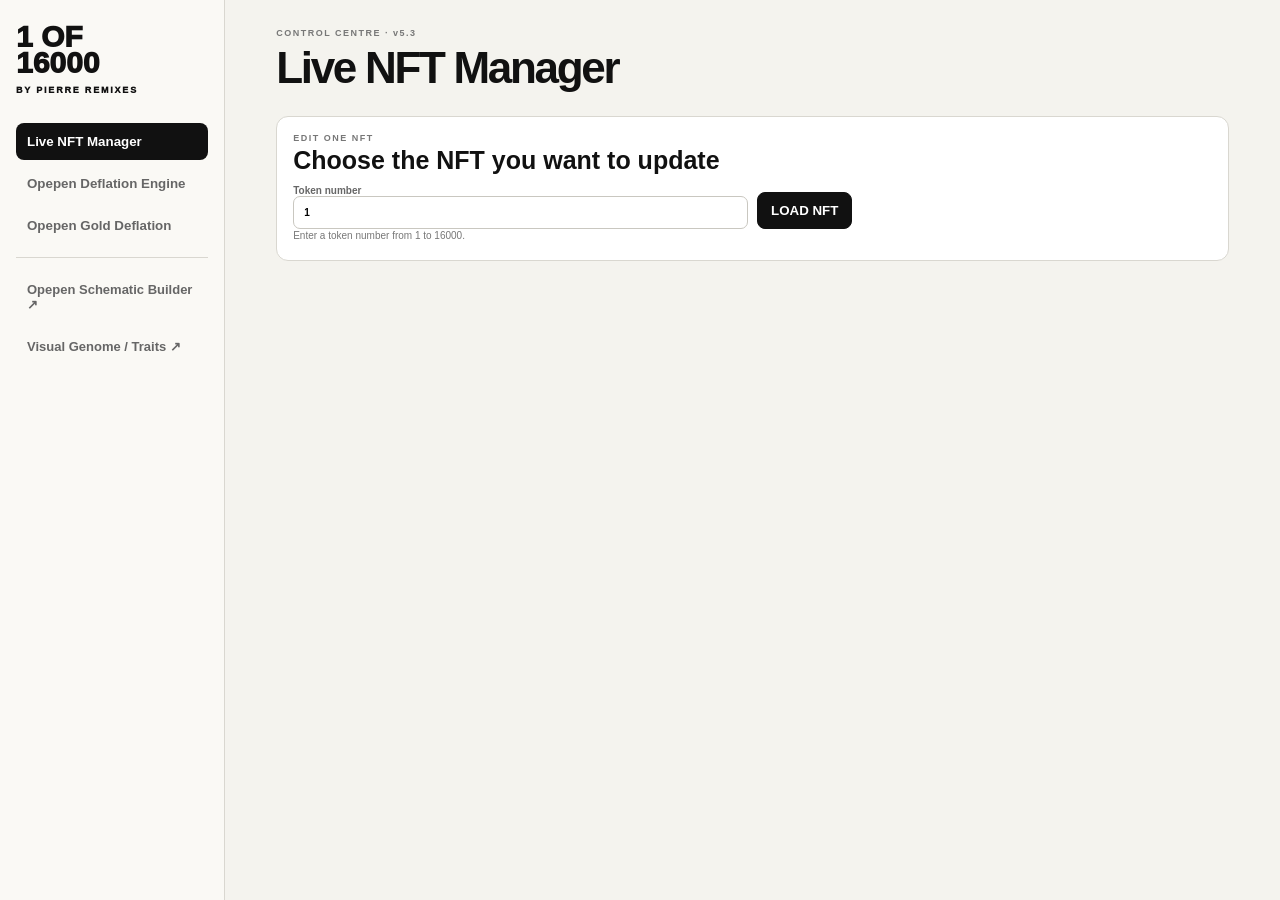
==== commit a0cb14ef: "Simplify control centre and restore burn actions" ====
--- a/public/index.html
+++ b/public/index.html
@@ -1,21 +1,25 @@
 <!doctype html><html><head><meta charset="utf-8"><meta name="viewport" content="width=device-width,initial-scale=1"><title>1 OF 16000 — Control Centre</title><style>
-:root{--bg:#f4f3ee;--card:#fff;--line:#d9d7d0;--ink:#111;--mut:#777;--red:#ff3b30;--green:#9bea00;--blue:#1677ff}*{box-sizing:border-box}body{margin:0;background:var(--bg);color:var(--ink);font:13px Inter,Arial,sans-serif}.app{display:grid;grid-template-columns:225px 1fr;min-height:100vh}.side{padding:24px 16px;border-right:1px solid var(--line);background:#faf9f5;position:sticky;top:0;height:100vh}.logo{font-size:30px;font-weight:950;line-height:.85}.logo small{display:block;font-size:9px;letter-spacing:1.8px;margin-top:12px}.nav{display:grid;gap:5px;margin-top:28px}.nav button,.nav a{border:0;background:transparent;color:#666;text-decoration:none;text-align:left;padding:11px;border-radius:8px;font-weight:850;cursor:pointer}.nav .on{background:#111;color:#fff}.sep{height:1px;background:var(--line);margin:8px 0}.main{padding:28px 4vw 70px;max-width:1450px;width:100%}.top{display:flex;justify-content:space-between;gap:16px;align-items:flex-start}.ey{font-size:9px;letter-spacing:1.5px;color:var(--mut);font-weight:900}.top h1{font-size:44px;letter-spacing:-2.3px;margin:5px 0}.wallet{display:flex;align-items:center;gap:8px}.walletstate{border:1px solid var(--line);background:#fff;border-radius:99px;padding:8px 11px;font-size:10px;font-weight:850}.cards{display:grid;grid-template-columns:repeat(4,1fr);gap:9px;margin:18px 0}.card,.panel{background:#fff;border:1px solid var(--line);border-radius:12px;padding:16px}.card span{font-size:9px;color:var(--mut);font-weight:850}.card b{display:block;font-size:23px;margin-top:5px}.panel{margin:12px 0}.panel h2{font-size:25px;margin:3px 0 10px}.grid2{display:grid;grid-template-columns:1fr 1fr;gap:12px}.grid3{display:grid;grid-template-columns:repeat(3,1fr);gap:9px}.form{display:grid;grid-template-columns:1fr 1fr;gap:9px}.wide{grid-column:1/-1}input,textarea,select{width:100%;padding:10px;border:1px solid #c9c7c0;border-radius:7px;background:#fff;font:inherit}label{font-size:10px;color:#666;font-weight:850}.btn{border:1px solid #111;background:#111;color:#fff;padding:10px 13px;border-radius:8px;font-weight:850;cursor:pointer}.btn.out{background:#fff;color:#111;border-color:#bbb}.btn.red{background:var(--red);border-color:var(--red)}.btn.green{background:var(--green);color:#111;border-color:var(--green)}.btn.blue{background:var(--blue);border-color:var(--blue)}.actions{display:flex;gap:7px;flex-wrap:wrap;margin-top:9px}.notice{padding:12px;border:1px solid #bbb;background:#fff;border-radius:8px;margin:9px 0;line-height:1.45}.notice.ok{border-color:#69af7f}.notice.warn{border-color:#d6ae54}.notice.bad{border-color:#df6f68}.art{aspect-ratio:1;background:#eee;border:1px solid var(--line);border-radius:10px;display:flex;align-items:center;justify-content:center;overflow:hidden}.art img{width:100%;height:100%;object-fit:contain}.mono{font:11px ui-monospace,Menlo,monospace;word-break:break-word;white-space:pre-wrap}.hidden{display:none!important}.scroll{max-height:430px;overflow:auto}table{width:100%;border-collapse:collapse}th,td{padding:8px;border-bottom:1px solid #eee;text-align:left;font-size:11px}th{font-size:9px;color:#777}.trait{display:grid;grid-template-columns:1fr 1fr 36px;gap:7px;margin:7px 0}.trait button{border:1px solid var(--line);background:#fff;border-radius:7px}.preview{border:1px solid #d8d8d8;border-radius:15px;overflow:hidden;background:#fff;max-width:470px;margin:auto}.preview .pimg{aspect-ratio:1;background:#f2f2f2}.preview .pimg img{width:100%;height:100%;object-fit:contain}.preview .pbody{padding:16px}.preview h3{font-size:20px;margin:0 0 6px}.preview p{color:#666;line-height:1.45}.preview .props{display:grid;grid-template-columns:repeat(3,1fr);gap:6px}.prop{background:#eef6ff;border:1px solid #c8e0ff;border-radius:9px;padding:8px;text-align:center}.prop small{display:block;color:#1677ff;text-transform:uppercase;font-size:8px;font-weight:900}.prop b{display:block;font-size:11px;margin-top:4px}.step{display:flex;gap:9px;align-items:center;margin:8px 0}.step i{width:24px;height:24px;border-radius:50%;background:#111;color:#fff;font-style:normal;display:flex;align-items:center;justify-content:center;font-weight:900}.uploadbox{border:1px dashed #aaa;border-radius:10px;padding:14px;text-align:center;background:#fafafa}.tiny{font-size:10px;color:#777;line-height:1.45}@media(max-width:900px){.app{grid-template-columns:1fr}.side{position:relative;height:auto}.cards,.grid2,.grid3,.form{grid-template-columns:1fr}.main{padding:22px}.top{flex-direction:column}.preview{max-width:none}}
-</style></head><body><div class="app"><aside class="side"><div class="logo">1 OF<br>16000<small>BY PIERRE REMIXES</small></div><div class="nav"><button class="on" onclick="show('manager',this)">Live NFT Manager</button><button onclick="show('deflation',this)">Opepen Deflation Engine</button><button onclick="show('gold',this)">Opepen Gold Deflation</button><div class="sep"></div><a href="/builder.html">Opepen Schematic Builder ↗</a><a href="/traits.html">Visual Genome / Traits ↗</a></div></aside><main class="main"><div class="top"><div><div class="ey">CONTROL CENTRE · v5.2</div><h1 id="title">Live NFT Manager</h1></div><div class="wallet"><span id="walletstate" class="walletstate">Wallet not connected</span><button class="btn" id="walletbtn" onclick="connectWallet()">CONNECT WALLET</button></div></div><div class="cards"><div class="card"><span>ETHEREUM</span><b id="eth">—</b></div><div class="card"><span>IPFS / FILEBASE</span><b id="filebase">—</b></div><div class="card"><span>DRAFT STORAGE</span><b id="db">LOCAL</b></div><div class="card"><span>SUPPLY</span><b id="supply">16000</b></div></div>
-<section id="manager"><div class="panel"><div class="ey">EDIT ONE NFT</div><h2>Choose the NFT you want to update</h2><div class="form"><label>Token number<input id="tid" type="number" min="1" max="16000" value="1"></label><div style="align-self:end"><button class="btn" onclick="loadToken()">LOAD NFT</button></div></div><div id="tokenmsg" class="tiny">Enter a token number from 1 to 16000.</div></div><div id="editor" class="hidden"><div class="grid2"><div><div class="panel"><div class="ey">OPENSEA PREVIEW</div><h2>What collectors will see</h2><div class="preview"><div class="pimg"><img id="previewimg"></div><div class="pbody"><div class="ey">1 OF 16000</div><h3 id="previewname">Token</h3><p id="previewdesc"></p><div id="previewprops" class="props"></div></div></div><p id="owner" class="mono"></p><p id="muri" class="mono"></p></div></div><div><div class="panel"><div class="ey">STEP 1</div><h2>Replace the artwork</h2><div class="uploadbox"><input id="newfile" class="hidden" type="file" accept="image/png,image/jpeg,image/webp,image/gif,image/svg+xml"><button class="btn blue" onclick="document.getElementById('newfile').click()">UPLOAD NEW IMAGE</button><p class="tiny">Choose your replacement artwork. It will preview immediately. When you press Upload to IPFS it will be pinned and the metadata image field will update automatically.</p></div><div id="uploadmsg"></div><div class="actions"><button class="btn" onclick="uploadArtwork()">UPLOAD IMAGE TO IPFS</button></div></div><div class="panel"><div class="ey">STEP 2</div><h2>Edit metadata</h2><label>Name<input id="mname" oninput="renderPreview()"></label><label>Description<textarea id="mdesc" rows="5" oninput="renderPreview()"></textarea></label><label>External link<input id="mext" placeholder="https://..." oninput="renderPreview()"></label><input id="mimage" type="hidden"><div style="margin-top:12px"><div class="ey">PROPERTIES / TRAITS</div><div id="traits"></div><button class="btn out" onclick="addTrait()">+ ADD PROPERTY</button></div></div><div class="panel"><div class="ey">STEP 3</div><h2>Save and publish your draft</h2><div class="step"><i>1</i><span>Save the edit so you can come back to it.</span></div><div class="step"><i>2</i><span>Publish the draft metadata JSON to IPFS.</span></div><div class="step"><i>3</i><span>Sign the published draft with your connected wallet.</span></div><div class="actions"><button class="btn green" onclick="saveDraft()">SAVE DRAFT</button><button class="btn blue" onclick="publishDraft()">PUBLISH DRAFT TO IPFS</button><button class="btn out" onclick="downloadMeta()">DOWNLOAD JSON</button></div><div id="draftmsg"></div><p class="tiny"><b>Important:</b> publishing a draft to IPFS does not change the official NFT yet. This collection uses a collection-wide base URI, so the final on-chain publish step happens only after the replacement metadata directory has been prepared and you approve the wallet transaction.</p></div></div></div></div></section>
-<section id="deflation" class="hidden"><div class="panel"><div class="ey">ETHEREUM ERC-721 · OPEPEN.ART</div><h2>Scan new submissions and contributions</h2><p>Press one button. The scanner checks the public Set Submissions page and projects currently open for participation.</p><div class="actions"><button class="btn red" onclick="scanOpepen('main')">SCAN OPEPEN.ART NOW</button></div><div id="maincoverage" class="notice">Ready to scan.</div></div><div class="grid3"><div class="card"><span>VISIBLE SUBMISSIONS</span><b id="mainsubs">0</b></div><div class="card"><span>OPEN PROJECTS</span><b id="mainprojects">0</b></div><div class="card"><span>CONTRIBUTED IMAGES</span><b id="maincontrib">0</b></div></div><div class="panel"><h2>Open participation projects</h2><div class="scroll"><table><thead><tr><th>PROJECT</th><th>EXPECTED</th><th>FOUND</th></tr></thead><tbody id="mainprojectsrows"></tbody></table></div></div><div class="panel"><h2>Recent contribution sample</h2><div class="scroll"><table><thead><tr><th>ID</th><th>PROJECT</th><th>WALLET</th><th>DATE</th></tr></thead><tbody id="mainrows"></tbody></table></div></div></section>
-<section id="gold" class="hidden"><div class="panel"><div class="ey">BASE ERC-1155 · OPEPEN.ART</div><h2>Opepen Gold Deflation</h2><p>Uses the same Opepen activity but keeps separate Gold burn accounting.</p><div class="actions"><button class="btn red" onclick="scanOpepen('gold')">SCAN OPEPEN.ART FOR GOLD</button></div><div id="goldcoverage" class="notice">Ready to scan.</div></div><div class="grid3"><div class="card"><span>VISIBLE SUBMISSIONS</span><b id="goldsubs">0</b></div><div class="card"><span>OPEN PROJECTS</span><b id="goldprojects">0</b></div><div class="card"><span>CONTRIBUTED IMAGES</span><b id="goldcontrib">0</b></div></div><div class="panel"><h2>Recent contribution sample</h2><div class="scroll"><table><tbody id="goldrows"></tbody></table></div></div></section>
+:root{--bg:#f4f3ee;--card:#fff;--line:#d9d7d0;--ink:#111;--mut:#777;--red:#ff3b30;--green:#9bea00;--blue:#1677ff}*{box-sizing:border-box}body{margin:0;background:var(--bg);color:var(--ink);font:13px Inter,Arial,sans-serif}.app{display:grid;grid-template-columns:225px 1fr;min-height:100vh}.side{padding:24px 16px;border-right:1px solid var(--line);background:#faf9f5;position:sticky;top:0;height:100vh}.logo{font-size:30px;font-weight:950;line-height:.85}.logo small{display:block;font-size:9px;letter-spacing:1.8px;margin-top:12px}.nav{display:grid;gap:5px;margin-top:28px}.nav button,.nav a{border:0;background:transparent;color:#666;text-decoration:none;text-align:left;padding:11px;border-radius:8px;font-weight:850;cursor:pointer}.nav .on{background:#111;color:#fff}.sep{height:1px;background:var(--line);margin:8px 0}.main{padding:28px 4vw 70px;max-width:1450px;width:100%}.top{display:flex;justify-content:space-between;gap:16px;align-items:flex-start;margin-bottom:18px}.ey{font-size:9px;letter-spacing:1.5px;color:var(--mut);font-weight:900}.top h1{font-size:44px;letter-spacing:-2.3px;margin:5px 0}.panel{background:#fff;border:1px solid var(--line);border-radius:12px;padding:16px;margin:12px 0}.panel h2{font-size:25px;margin:3px 0 10px}.grid2{display:grid;grid-template-columns:1fr 1fr;gap:12px}.grid3{display:grid;grid-template-columns:repeat(3,1fr);gap:9px}.stat{background:#fff;border:1px solid var(--line);border-radius:12px;padding:16px}.stat span{font-size:9px;color:var(--mut);font-weight:850}.stat b{display:block;font-size:28px;margin-top:5px}.form{display:grid;grid-template-columns:1fr 1fr;gap:9px}.wide{grid-column:1/-1}input,textarea,select{width:100%;padding:10px;border:1px solid #c9c7c0;border-radius:7px;background:#fff;font:inherit}label{font-size:10px;color:#666;font-weight:850}.btn{border:1px solid #111;background:#111;color:#fff;padding:10px 13px;border-radius:8px;font-weight:850;cursor:pointer}.btn.out{background:#fff;color:#111;border-color:#bbb}.btn.red{background:var(--red);border-color:var(--red)}.btn.green{background:var(--green);color:#111;border-color:var(--green)}.btn.blue{background:var(--blue);border-color:var(--blue)}.btn:disabled{opacity:.45;cursor:not-allowed}.actions{display:flex;gap:7px;flex-wrap:wrap;margin-top:9px}.notice{padding:12px;border:1px solid #bbb;background:#fff;border-radius:8px;margin:9px 0;line-height:1.45}.notice.ok{border-color:#69af7f}.notice.warn{border-color:#d6ae54}.notice.bad{border-color:#df6f68}.art{aspect-ratio:1;background:#eee;border:1px solid var(--line);border-radius:10px;display:flex;align-items:center;justify-content:center;overflow:hidden}.art img{width:100%;height:100%;object-fit:contain}.mono{font:11px ui-monospace,Menlo,monospace;word-break:break-word;white-space:pre-wrap}.hidden{display:none!important}.scroll{max-height:430px;overflow:auto}table{width:100%;border-collapse:collapse}th,td{padding:8px;border-bottom:1px solid #eee;text-align:left;font-size:11px}th{font-size:9px;color:#777}.trait{display:grid;grid-template-columns:1fr 1fr 36px;gap:7px;margin:7px 0}.trait button{border:1px solid var(--line);background:#fff;border-radius:7px}.preview{border:1px solid #d8d8d8;border-radius:15px;overflow:hidden;background:#fff;max-width:470px;margin:auto}.preview .pimg{aspect-ratio:1;background:#f2f2f2}.preview .pimg img{width:100%;height:100%;object-fit:contain}.preview .pbody{padding:16px}.preview h3{font-size:20px;margin:0 0 6px}.preview p{color:#666;line-height:1.45}.preview .props{display:grid;grid-template-columns:repeat(3,1fr);gap:6px}.prop{background:#eef6ff;border:1px solid #c8e0ff;border-radius:9px;padding:8px;text-align:center}.prop small{display:block;color:#1677ff;text-transform:uppercase;font-size:8px;font-weight:900}.prop b{display:block;font-size:11px;margin-top:4px}.uploadbox{border:1px dashed #aaa;border-radius:10px;padding:14px;text-align:center;background:#fafafa}.tiny{font-size:10px;color:#777;line-height:1.45}.burnbox{border:2px solid #111}.burncount{font-size:56px;font-weight:950;letter-spacing:-3px;line-height:1;margin:8px 0}.walletline{display:flex;gap:8px;align-items:center;flex-wrap:wrap;margin-top:10px}.walletpill{border:1px solid var(--line);background:#fafafa;border-radius:99px;padding:8px 10px;font-size:10px;font-weight:850}@media(max-width:900px){.app{grid-template-columns:1fr}.side{position:relative;height:auto}.grid2,.grid3,.form{grid-template-columns:1fr}.main{padding:22px}.top{flex-direction:column}.preview{max-width:none}}
+</style></head><body><div class="app"><aside class="side"><div class="logo">1 OF<br>16000<small>BY PIERRE REMIXES</small></div><div class="nav"><button class="on" onclick="show('manager',this)">Live NFT Manager</button><button onclick="show('deflation',this)">Opepen Deflation Engine</button><button onclick="show('gold',this)">Opepen Gold Deflation</button><div class="sep"></div><a href="/builder.html">Opepen Schematic Builder ↗</a><a href="/traits.html">Visual Genome / Traits ↗</a></div></aside><main class="main"><div class="top"><div><div class="ey">CONTROL CENTRE · v5.3</div><h1 id="title">Live NFT Manager</h1></div></div>
+<section id="manager"><div class="panel"><div class="ey">EDIT ONE NFT</div><h2>Choose the NFT you want to update</h2><div class="form"><label>Token number<input id="tid" type="number" min="1" max="16000" value="1"></label><div style="align-self:end"><button class="btn" onclick="loadToken()">LOAD NFT</button></div></div><div id="tokenmsg" class="tiny">Enter a token number from 1 to 16000.</div></div><div id="editor" class="hidden"><div class="grid2"><div><div class="panel"><div class="ey">OPENSEA PREVIEW</div><h2>What collectors will see</h2><div class="preview"><div class="pimg"><img id="previewimg"></div><div class="pbody"><div class="ey">1 OF 16000</div><h3 id="previewname">Token</h3><p id="previewdesc"></p><div id="previewprops" class="props"></div></div></div><p id="owner" class="mono"></p><p id="muri" class="mono"></p></div></div><div><div class="panel"><div class="ey">STEP 1</div><h2>Replace the artwork</h2><div class="uploadbox"><input id="newfile" class="hidden" type="file" accept="image/png,image/jpeg,image/webp,image/gif,image/svg+xml"><button class="btn blue" onclick="document.getElementById('newfile').click()">UPLOAD NEW IMAGE</button><p class="tiny">Choose replacement artwork. It previews immediately. Uploading to IPFS updates the image field automatically.</p></div><div id="uploadmsg"></div><div class="actions"><button class="btn" onclick="uploadArtwork()">UPLOAD IMAGE TO IPFS</button></div></div><div class="panel"><div class="ey">STEP 2</div><h2>Edit metadata</h2><label>Name<input id="mname" oninput="renderPreview()"></label><label>Description<textarea id="mdesc" rows="5" oninput="renderPreview()"></textarea></label><label>External link<input id="mext" placeholder="https://..." oninput="renderPreview()"></label><input id="mimage" type="hidden"><div style="margin-top:12px"><div class="ey">PROPERTIES / TRAITS</div><div id="traits"></div><button class="btn out" onclick="addTrait()">+ ADD PROPERTY</button></div></div><div class="panel"><div class="ey">STEP 3</div><h2>Save and publish your draft</h2><div class="actions"><button class="btn green" onclick="saveDraft()">SAVE DRAFT</button><button class="btn blue" onclick="publishDraft()">PUBLISH DRAFT TO IPFS</button><button class="btn out" onclick="downloadMeta()">DOWNLOAD JSON</button></div><div id="draftmsg"></div><div class="walletline"><span id="managerwallet" class="walletpill">Wallet only needed for signing</span><button class="btn out" onclick="connectWallet('managerwallet')">CONNECT WALLET TO SIGN</button></div><p class="tiny"><b>Important:</b> publishing a draft to IPFS does not change the official NFT yet. The final collection update remains an owner-wallet transaction.</p></div></div></div></div></section>
+<section id="deflation" class="hidden"><div class="panel"><div class="ey">ETHEREUM ERC-721 · OPEPEN.ART</div><h2>Scan new submissions and contributions</h2><p>Scan the public Set Submissions page and projects currently open for participation.</p><div class="actions"><button class="btn red" onclick="scanOpepen('main')">SCAN OPEPEN.ART NOW</button></div><div id="maincoverage" class="notice">Ready to scan.</div></div><div class="grid3"><div class="stat"><span>VISIBLE SUBMISSIONS</span><b id="mainsubs">0</b></div><div class="stat"><span>OPEN PROJECTS</span><b id="mainprojects">0</b></div><div class="stat"><span>CONTRIBUTED IMAGES</span><b id="maincontrib">0</b></div></div><div class="panel burnbox"><div class="ey">BURN ACTIONS</div><h2>1 OF 16000 burn queue</h2><div class="burncount" id="mainpending">0</div><p>Pending burn units. Nothing is burned until you prepare the batch and approve each wallet transaction.</p><label>Reserve token IDs you are willing to burn<textarea id="reserveids" rows="3" placeholder="15901-16000 or 15901,15902,15903"></textarea></label><div class="actions"><button class="btn" onclick="prepareMainBurn()">PREPARE BURN BATCH</button><button class="btn red" id="mainburnbtn" onclick="burnPreparedMain()" disabled>BURN WITH WALLET</button></div><div class="walletline"><span id="mainwallet" class="walletpill">Wallet not required until burn</span><button class="btn out" onclick="connectWallet('mainwallet')">CONNECT BURN WALLET</button></div><pre id="mainbatch" class="mono"></pre></div><div class="panel"><h2>Open participation projects</h2><div class="scroll"><table><thead><tr><th>PROJECT</th><th>EXPECTED</th><th>FOUND</th></tr></thead><tbody id="mainprojectsrows"></tbody></table></div></div><div class="panel"><h2>Recent contribution sample</h2><div class="scroll"><table><thead><tr><th>ID</th><th>PROJECT</th><th>WALLET</th><th>DATE</th></tr></thead><tbody id="mainrows"></tbody></table></div></div></section>
+<section id="gold" class="hidden"><div class="panel"><div class="ey">BASE ERC-1155 · OPEPEN.ART</div><h2>Opepen Gold Deflation</h2><p>Uses the same Opepen activity but keeps separate Gold burn accounting.</p><div class="actions"><button class="btn red" onclick="scanOpepen('gold')">SCAN OPEPEN.ART FOR GOLD</button></div><div id="goldcoverage" class="notice">Ready to scan.</div></div><div class="grid3"><div class="stat"><span>VISIBLE SUBMISSIONS</span><b id="goldsubs">0</b></div><div class="stat"><span>OPEN PROJECTS</span><b id="goldprojects">0</b></div><div class="stat"><span>CONTRIBUTED IMAGES</span><b id="goldcontrib">0</b></div></div><div class="panel burnbox"><div class="ey">BURN ACTIONS</div><h2>Opepen Gold burn queue</h2><div class="burncount" id="goldpending">0</div><p>Pending Gold burn units. The site will only prepare a burn from Gold units actually held by the reserve wallet.</p><div class="form"><label>Reserve wallet<input id="goldwallet" placeholder="0x..."></label><label>Candidate item IDs<input id="goldids" value="1-113"></label></div><div class="actions"><button class="btn out" onclick="goldInventory()">READ RESERVE BALANCE</button><button class="btn" onclick="prepareGoldBurn()">PREPARE GOLD BURN</button><button class="btn red" disabled title="Enabled only after the deployed Gold burn method is verified">BURN WITH WALLET</button></div><div class="notice warn">Wallet execution stays disabled until the deployed Opepen Gold contract burn method is verified. No dead-address transfer fallback will be used.</div><pre id="goldinventory" class="mono"></pre><pre id="goldbatch" class="mono"></pre></div><div class="panel"><h2>Recent contribution sample</h2><div class="scroll"><table><tbody id="goldrows"></tbody></table></div></div></section>
 </main></div><script>
-const $=id=>document.getElementById(id);let tokenData=null,walletAddress='',traits=[];async function api(url,opt={}){const r=await fetch(url,opt),txt=await r.text();let b;try{b=JSON.parse(txt)}catch{b={detail:txt}}if(!r.ok)throw Error(b.detail||b.message||('HTTP '+r.status));return b}
-function show(id,b){document.querySelectorAll('main>section').forEach(x=>x.classList.add('hidden'));$(id).classList.remove('hidden');document.querySelectorAll('.nav button').forEach(x=>x.classList.remove('on'));b.classList.add('on');$('title').textContent=b.textContent}
-async function startup(){try{const h=await api('/api/health');$('eth').textContent=h.ethereum?'CONNECTED':'ERROR';$('filebase').textContent=h.filebase?.configured?'READY':'NOT SET'}catch{$('eth').textContent='API ERROR';$('filebase').textContent='—'}try{const c=await api('/api/contract/main');$('supply').textContent=c.totalSupply??16000}catch{}if(window.ethereum){window.ethereum.on?.('accountsChanged',a=>{walletAddress=a?.[0]||'';paintWallet()});const a=await window.ethereum.request({method:'eth_accounts'}).catch(()=>[]);walletAddress=a?.[0]||'';paintWallet()}}
-function paintWallet(){if(walletAddress){$('walletstate').textContent=walletAddress.slice(0,6)+'…'+walletAddress.slice(-4);$('walletbtn').textContent='WALLET CONNECTED'}else{$('walletstate').textContent='Wallet not connected';$('walletbtn').textContent='CONNECT WALLET'}}async function connectWallet(){if(!window.ethereum){alert('No browser wallet found. Install MetaMask or another Ethereum wallet.');return}try{const a=await window.ethereum.request({method:'eth_requestAccounts'});walletAddress=a[0]||'';const chain=await window.ethereum.request({method:'eth_chainId'});if(chain!=='0x1')await window.ethereum.request({method:'wallet_switchEthereumChain',params:[{chainId:'0x1'}]});paintWallet()}catch(e){alert(e.message)}}
-async function loadToken(){const box=$('tokenmsg');box.className='notice';box.textContent='Loading NFT from Ethereum + IPFS…';try{tokenData=await api('/api/token/'+$('tid').value);$('editor').classList.remove('hidden');$('owner').textContent='Current owner: '+(tokenData.owner||'');$('muri').textContent='Live metadata: '+(tokenData.metadata_uri||'');$('mname').value=tokenData.metadata?.name||'';$('mdesc').value=tokenData.metadata?.description||'';$('mext').value=tokenData.metadata?.external_url||'';$('mimage').value=tokenData.image_uri||tokenData.metadata?.image||'';traits=(tokenData.metadata?.attributes||[]).map(x=>({trait_type:x.trait_type||'',value:String(x.value??'')}));const saved=localStorage.getItem('1of16000-draft-'+tokenData.token_id);if(saved){try{const d=JSON.parse(saved);$('mname').value=d.name||$('mname').value;$('mdesc').value=d.description||$('mdesc').value;$('mext').value=d.external_url||$('mext').value;$('mimage').value=d.image||$('mimage').value;traits=(d.attributes||traits).map(x=>({trait_type:x.trait_type||'',value:String(x.value??'')}))}catch{}}renderTraits();const im=$('previewimg');im.onerror=()=>{const xs=tokenData.image_candidates||[];let i=xs.findIndex(x=>im.src.includes(x.replace(/^https?:\/\//,'')));if(i<0)i=0;if(i+1<xs.length)im.src=xs[i+1]};im.src=tokenData.image_preview||tokenData.image_candidates?.[0]||'';renderPreview();box.className='notice ok';box.textContent='NFT loaded. You can now change the artwork and metadata.'}catch(e){box.className='notice bad';box.textContent=e.message}}
-$('newfile').onchange=e=>{const f=e.target.files[0];if(!f)return;$('previewimg').src=URL.createObjectURL(f);$('uploadmsg').innerHTML='<div class="notice warn">New artwork selected. Press <b>Upload image to IPFS</b> to pin it.</div>'};async function uploadArtwork(){const f=$('newfile').files[0];if(!f){$('uploadmsg').innerHTML='<div class="notice warn">Choose an image first.</div>';return}const fd=new FormData();fd.append('file',f);$('uploadmsg').innerHTML='<div class="notice">Uploading artwork to IPFS…</div>';try{const b=await api('/api/filebase/add',{method:'POST',body:fd});$('mimage').value=b.uri;$('previewimg').src=b.gateway;$('uploadmsg').innerHTML=`<div class="notice ok"><b>Artwork uploaded.</b><br>${b.uri}</div>`}catch(e){$('uploadmsg').innerHTML='<div class="notice bad">'+e.message+'</div>'}}
-function renderTraits(){$('traits').innerHTML=traits.map((t,i)=>`<div class="trait"><input placeholder="Property name" value="${esc(t.trait_type)}" oninput="traits[${i}].trait_type=this.value;renderPreview()"><input placeholder="Value" value="${esc(t.value)}" oninput="traits[${i}].value=this.value;renderPreview()"><button onclick="traits.splice(${i},1);renderTraits();renderPreview()">×</button></div>`).join('')||'<p class="tiny">No properties yet.</p>'}function addTrait(){traits.push({trait_type:'',value:''});renderTraits()}function esc(s){return String(s||'').replace(/&/g,'&amp;').replace(/"/g,'&quot;').replace(/</g,'&lt;')}
-function currentMeta(){if(!tokenData)return null;return {...tokenData.metadata,name:$('mname').value,description:$('mdesc').value,image:$('mimage').value,external_url:$('mext').value,attributes:traits.filter(x=>x.trait_type||x.value)}}function renderPreview(){$('previewname').textContent=$('mname').value||('Token #'+(tokenData?.token_id||''));$('previewdesc').textContent=$('mdesc').value||'No description';$('previewprops').innerHTML=traits.filter(x=>x.trait_type||x.value).slice(0,9).map(x=>`<div class="prop"><small>${esc(x.trait_type)}</small><b>${esc(x.value)}</b></div>`).join('')}
-async function saveDraft(){const m=currentMeta();if(!m)return;localStorage.setItem('1of16000-draft-'+tokenData.token_id,JSON.stringify(m));let cloud='Saved in this browser.';try{await api('/api/drafts/'+tokenData.token_id,{method:'PUT',headers:{'Content-Type':'application/json'},body:JSON.stringify({metadata:m,live_metadata_uri:tokenData.metadata_uri||'',image_uri:m.image||''})});cloud='Saved in this browser and persistent draft storage.'}catch{}$('draftmsg').innerHTML='<div class="notice ok"><b>Draft saved.</b> '+cloud+'</div>'}
-async function publishDraft(){const m=currentMeta();if(!m)return;if(!walletAddress){$('draftmsg').innerHTML='<div class="notice warn">Connect your wallet first.</div>';return}$('draftmsg').innerHTML='<div class="notice">Publishing draft metadata to IPFS…</div>';try{const b=await api('/api/filebase/metadata',{method:'POST',headers:{'Content-Type':'application/json'},body:JSON.stringify({token_id:tokenData.token_id,metadata:m})});const msg=`1 OF 16000 draft approval\nToken: ${tokenData.token_id}\nMetadata: ${b.uri}\nImage: ${m.image||''}`;const sig=await window.ethereum.request({method:'personal_sign',params:[msg,walletAddress]});localStorage.setItem('1of16000-published-'+tokenData.token_id,JSON.stringify({metadata_uri:b.uri,image_uri:m.image,wallet:walletAddress,signature:sig,at:new Date().toISOString()}));$('draftmsg').innerHTML=`<div class="notice ok"><b>IPFS draft published and wallet-signed.</b><br>Metadata: ${b.uri}<br><span class="tiny">The official NFT is unchanged until the collection metadata directory is published on-chain.</span></div>`}catch(e){$('draftmsg').innerHTML='<div class="notice bad">'+e.message+'</div>'}}
+const $=id=>document.getElementById(id);let tokenData=null,walletAddress='',traits=[],preparedMain=null;async function api(url,opt={}){const r=await fetch(url,opt),txt=await r.text();let b;try{b=JSON.parse(txt)}catch{b={detail:txt}}if(!r.ok)throw Error(b.detail||b.message||('HTTP '+r.status));return b}
+function show(id,b){document.querySelectorAll('main>section').forEach(x=>x.classList.add('hidden'));$(id).classList.remove('hidden');document.querySelectorAll('.nav button').forEach(x=>x.classList.remove('on'));b.classList.add('on');$('title').textContent=b.textContent;if(id==='deflation')loadDefStatus('main');if(id==='gold')loadDefStatus('gold')}
+async function connectWallet(labelId){if(!window.ethereum){alert('No Ethereum browser wallet found.');return null}try{const a=await window.ethereum.request({method:'eth_requestAccounts'});walletAddress=a?.[0]||'';if(labelId&&$(labelId))$(labelId).textContent=walletAddress?walletAddress.slice(0,6)+'…'+walletAddress.slice(-4):'Wallet not connected';return walletAddress}catch(e){alert(e.message);return null}}
+async function loadToken(){const box=$('tokenmsg');box.className='notice';box.textContent='Loading NFT from Ethereum + IPFS…';try{tokenData=await api('/api/token/'+$('tid').value);$('editor').classList.remove('hidden');$('owner').textContent='Current owner: '+(tokenData.owner||'');$('muri').textContent='Live metadata: '+(tokenData.metadata_uri||'');$('mname').value=tokenData.metadata?.name||'';$('mdesc').value=tokenData.metadata?.description||'';$('mext').value=tokenData.metadata?.external_url||'';$('mimage').value=tokenData.image_uri||tokenData.metadata?.image||'';traits=(tokenData.metadata?.attributes||[]).map(x=>({trait_type:x.trait_type||'',value:String(x.value??'')}));const saved=localStorage.getItem('1of16000-draft-'+tokenData.token_id);if(saved){try{const d=JSON.parse(saved);$('mname').value=d.name||$('mname').value;$('mdesc').value=d.description||$('mdesc').value;$('mext').value=d.external_url||$('mext').value;$('mimage').value=d.image||$('mimage').value;traits=(d.attributes||traits).map(x=>({trait_type:x.trait_type||'',value:String(x.value??'')}))}catch{}}renderTraits();const im=$('previewimg');let xs=tokenData.image_candidates||[];let ix=0;im.onerror=()=>{ix++;if(ix<xs.length)im.src=xs[ix]};im.src=tokenData.image_preview||xs[0]||'';renderPreview();box.className='notice ok';box.textContent='NFT loaded.'}catch(e){box.className='notice bad';box.textContent=e.message}}
+$('newfile').onchange=e=>{const f=e.target.files[0];if(f){$('previewimg').src=URL.createObjectURL(f);$('uploadmsg').innerHTML='<div class="notice">New artwork selected. Upload it to IPFS when ready.</div>'}}
+async function uploadArtwork(){try{const f=$('newfile').files[0];if(!f)throw Error('Choose a new image first.');const fd=new FormData();fd.append('file',f);$('uploadmsg').innerHTML='<div class="notice">Uploading artwork to IPFS…</div>';const b=await api('/api/filebase/add',{method:'POST',body:fd});$('mimage').value=b.uri;$('uploadmsg').innerHTML='<div class="notice ok">Artwork uploaded: '+b.uri+'</div>';renderPreview()}catch(e){$('uploadmsg').innerHTML='<div class="notice bad">'+e.message+'</div>'}}
+function renderTraits(){$('traits').innerHTML=traits.map((t,i)=>`<div class="trait"><input value="${esc(t.trait_type)}" placeholder="Property" oninput="traits[${i}].trait_type=this.value;renderPreview()"><input value="${esc(t.value)}" placeholder="Value" oninput="traits[${i}].value=this.value;renderPreview()"><button onclick="traits.splice(${i},1);renderTraits();renderPreview()">×</button></div>`).join('')}function addTrait(){traits.push({trait_type:'',value:''});renderTraits()}function esc(s){return String(s??'').replace(/&/g,'&amp;').replace(/"/g,'&quot;').replace(/</g,'&lt;')}
+function currentMeta(){if(!tokenData)return null;return {...tokenData.metadata,name:$('mname').value,description:$('mdesc').value,external_url:$('mext').value,image:$('mimage').value,attributes:traits.filter(x=>x.trait_type||x.value)}}function renderPreview(){$('previewname').textContent=$('mname').value||('Token #'+(tokenData?.token_id||''));$('previewdesc').textContent=$('mdesc').value||'';$('previewprops').innerHTML=traits.filter(x=>x.trait_type||x.value).slice(0,12).map(x=>`<div class="prop"><small>${esc(x.trait_type)}</small><b>${esc(x.value)}</b></div>`).join('')}
+function saveDraft(){const m=currentMeta();if(!m)return;localStorage.setItem('1of16000-draft-'+tokenData.token_id,JSON.stringify(m));$('draftmsg').innerHTML='<div class="notice ok">Draft saved in this browser.</div>'}
+async function publishDraft(){try{const m=currentMeta();if(!m)throw Error('Load an NFT first.');$('draftmsg').innerHTML='<div class="notice">Publishing metadata draft to IPFS…</div>';const b=await api('/api/filebase/json',{method:'POST',headers:{'Content-Type':'application/json'},body:JSON.stringify({filename:tokenData.token_id+'.json',metadata:m})});let msg='<div class="notice ok">Draft published: '+b.uri+'</div>';if(walletAddress&&window.ethereum){const text='1 OF 16000 metadata draft\nToken: '+tokenData.token_id+'\nURI: '+b.uri;const hex='0x'+[...new TextEncoder().encode(text)].map(x=>x.toString(16).padStart(2,'0')).join('');try{const sig=await window.ethereum.request({method:'personal_sign',params:[hex,walletAddress]});msg+='<div class="notice ok">Wallet signature recorded locally: '+sig.slice(0,18)+'…</div>'}catch{}}$('draftmsg').innerHTML=msg}catch(e){$('draftmsg').innerHTML='<div class="notice bad">'+e.message+'</div>'}}
 function downloadMeta(){const m=currentMeta();if(!m)return;const a=document.createElement('a');a.href=URL.createObjectURL(new Blob([JSON.stringify(m,null,2)],{type:'application/json'}));a.download=tokenData.token_id+'.json';a.click()}
-async function scanOpepen(which){const el=$(which+'coverage');el.className='notice';el.textContent='Scanning opepen.art…';try{const b=await api('/api/deflation/'+which+'/scan',{method:'POST'}),s=b.live_scan||{};$(which+'subs').textContent=s.submissions_visible??0;$(which+'projects').textContent=s.open_projects??0;$(which+'contrib').textContent=s.contribution_images??0;el.className='notice '+(b.certified?'ok':'warn');el.innerHTML=`<b>SCAN COMPLETE</b><br>${s.submissions_visible||0} visible submissions · ${s.open_projects||0} open projects · ${s.contribution_images||0} contributed images.${b.persistence?' Persistent tracking is active.':' Display-only mode: no burn debt created.'}`;if($(which+'projectsrows'))$(which+'projectsrows').innerHTML=(s.projects||[]).map(p=>`<tr><td>${p.name||p.error||'—'}</td><td>${p.contributions_count??'—'}</td><td>${p.images_found??'—'}</td></tr>`).join('');$(which+'rows').innerHTML=(s.sample_contributions||[]).map(x=>`<tr><td>${x.id||''}</td><td>${x.project_name||''}</td><td class="mono">${x.contributor_address||'—'}</td><td>${x.created_at||'—'}</td></tr>`).join('')||'<tr><td>No contribution rows returned.</td></tr>'}catch(e){el.className='notice bad';el.textContent=e.message}}
-startup();
+async function loadDefStatus(which){try{const b=await api('/api/deflation/'+which+'/status'),c=b.counts||{};$(which+'pending').textContent=c.pending||0;const el=$(which+'coverage');if(b.database_configured){el.className='notice ok';el.textContent=b.last_scan?.notes||'Persistent burn accounting ready.'}else{el.className='notice warn';el.innerHTML='<b>Live scanning works.</b> Persistent burn accounting is not connected, so scans display activity but do not create burn debt.'}}catch(e){$(which+'coverage').className='notice bad';$(which+'coverage').textContent=e.message}}
+async function scanOpepen(which){const el=$(which+'coverage');el.className='notice';el.textContent='Scanning opepen.art…';try{const b=await api('/api/deflation/'+which+'/scan',{method:'POST'}),s=b.live_scan||{};$(which+'subs').textContent=s.submissions_visible??0;$(which+'projects').textContent=s.open_projects??0;$(which+'contrib').textContent=s.contribution_images??0;el.className='notice '+(b.certified?'ok':'warn');el.innerHTML=`<b>LIVE SCAN COMPLETE</b><br>${s.submissions_visible||0} visible submissions · ${s.open_projects||0} open projects · ${s.contribution_images||0} contributed images.${b.persistence?' Persistent deduplication active.':' Display-only scan: no burn debt created.'}`;if($(which+'projectsrows'))$(which+'projectsrows').innerHTML=(s.projects||[]).map(p=>`<tr><td>${p.name||p.error||'—'}</td><td>${p.contributions_count??'—'}</td><td>${p.images_found??'—'}</td></tr>`).join('');$(which+'rows').innerHTML=(s.sample_contributions||[]).map(x=>`<tr><td>${x.id||''}</td><td>${x.project_name||''}</td><td class=mono>${x.contributor_address||'—'}</td><td>${x.created_at||'—'}</td></tr>`).join('')||'<tr><td>No contribution rows returned.</td></tr>';await loadDefStatus(which)}catch(e){el.className='notice bad';el.textContent=e.message}}
+async function prepareMainBurn(){try{preparedMain=await api('/api/deflation/main/prepare',{method:'POST',headers:{'Content-Type':'application/json'},body:JSON.stringify({reserve_ids:$('reserveids').value})});$('mainbatch').textContent=JSON.stringify(preparedMain,null,2);$('mainburnbtn').disabled=!(preparedMain.token_ids&&preparedMain.token_ids.length)}catch(e){$('mainbatch').textContent=e.message}}
+async function burnPreparedMain(){if(!preparedMain?.token_ids?.length)return;const acct=walletAddress||await connectWallet('mainwallet');if(!acct)return;try{const chain=await window.ethereum.request({method:'eth_chainId'});if(chain!=='0x1')await window.ethereum.request({method:'wallet_switchEthereumChain',params:[{chainId:'0x1'}]});for(const tid of preparedMain.token_ids){const id=BigInt(tid).toString(16).padStart(64,'0');const data='0x42966c68'+id;await window.ethereum.request({method:'eth_sendTransaction',params:[{from:acct,to:preparedMain.contract,data}]})}alert('Burn transaction(s) submitted to your wallet/network. Refresh after confirmation.')}catch(e){alert(e.message)}}
+async function goldInventory(){try{const b=await api('/api/deflation/gold/inventory',{method:'POST',headers:{'Content-Type':'application/json'},body:JSON.stringify({wallet:$('goldwallet').value,item_ids:$('goldids').value})});$('goldinventory').textContent=JSON.stringify(b,null,2)}catch(e){$('goldinventory').textContent=e.message}}
+async function prepareGoldBurn(){try{const b=await api('/api/deflation/gold/prepare',{method:'POST',headers:{'Content-Type':'application/json'},body:JSON.stringify({wallet:$('goldwallet').value,item_ids:$('goldids').value})});$('goldbatch').textContent=JSON.stringify(b,null,2)}catch(e){$('goldbatch').textContent=e.message}}
 </script></body></html>
